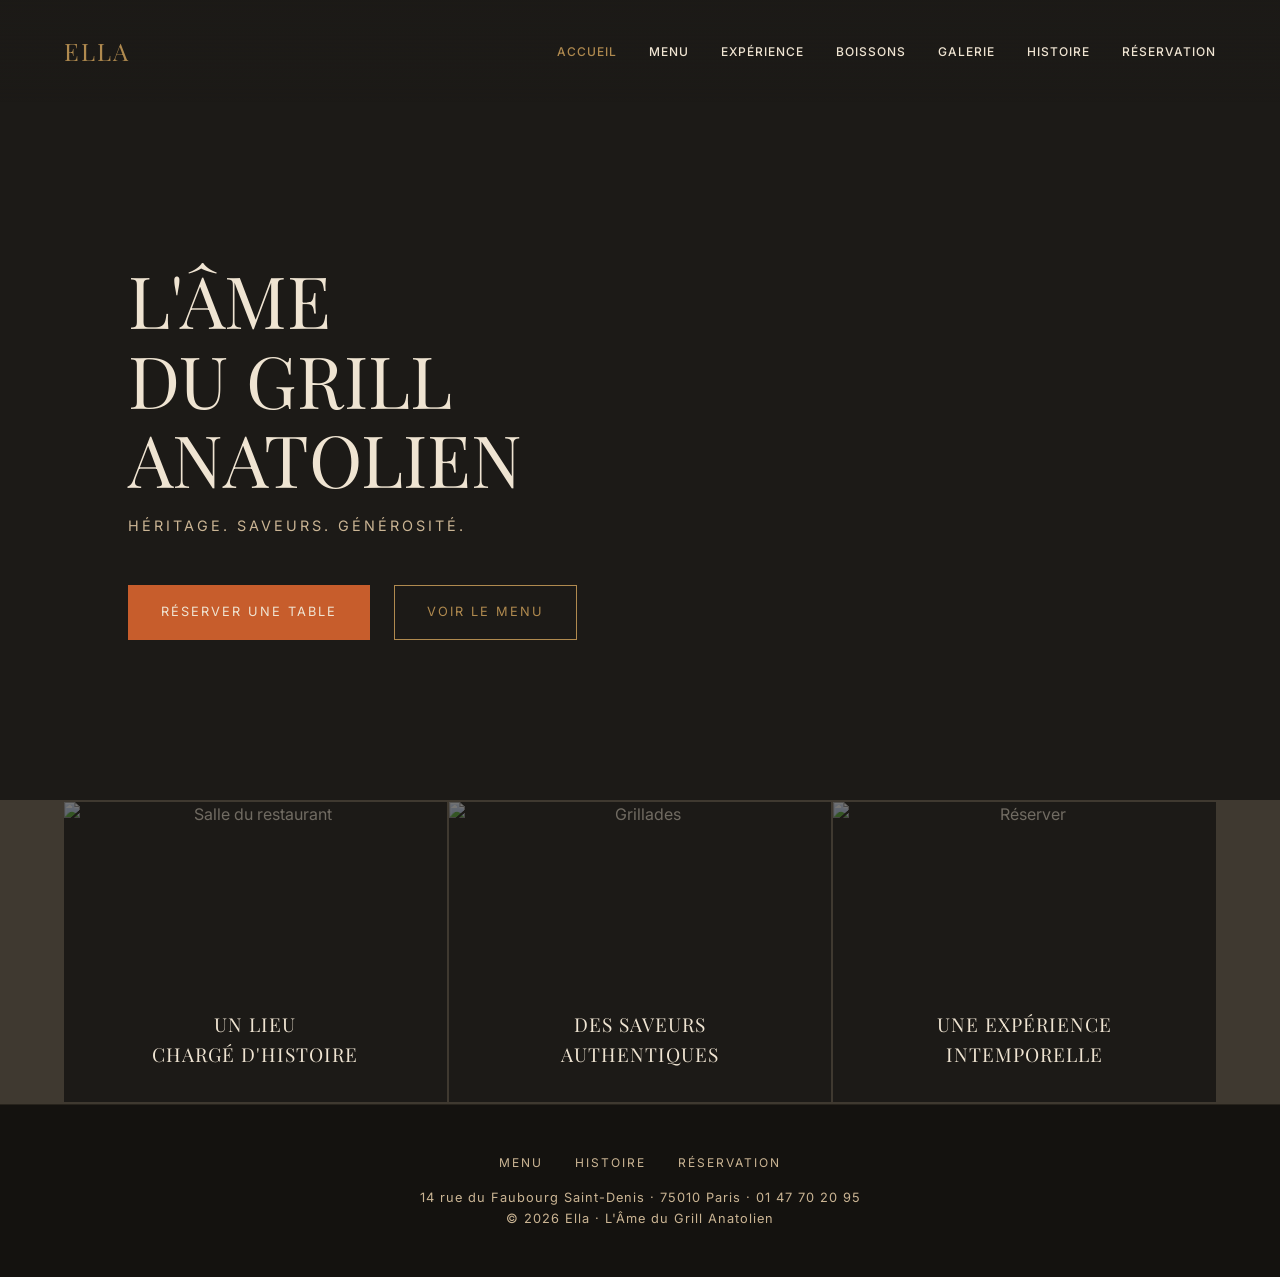
==== index.html @ bcc35d5b "Ajoute les vraies infos du restaurant Ella - Adresse : 14 rue du Faubourg Saint-Denis, 75010 Paris -" ====
<!DOCTYPE html>
<html lang="fr">
<head>
    <meta charset="UTF-8">
    <meta name="viewport" content="width=device-width, initial-scale=1.0">
    <meta name="description" content="Ella — L'Âme du Grill Anatolien. Cuisine traditionnelle, charbon de bois et hospitalité turque au cœur de Paris.">
    <title>Ella · L'Âme du Grill Anatolien</title>

    <link rel="preconnect" href="https://fonts.googleapis.com">
    <link rel="preconnect" href="https://fonts.gstatic.com" crossorigin>
    <link href="https://fonts.googleapis.com/css2?family=Inter:wght@300;400;500&family=Playfair+Display:wght@400;500;600;700&display=swap" rel="stylesheet">

    <link rel="stylesheet" href="style.css">
</head>
<body>

    <header>
        <a href="index.html" class="logo" aria-label="Accueil">ELLA</a>

        <nav id="primary-nav">
            <ul>
                <li><a href="index.html" class="active">Accueil</a></li>
                <li><a href="menu.html">Menu</a></li>
                <li><a href="experience.html">Expérience</a></li>
                <li><a href="boissons.html">Boissons</a></li>
                <li><a href="galerie.html">Galerie</a></li>
                <li><a href="histoire.html">Histoire</a></li>
                <li><a href="reservation.html">Réservation</a></li>
            </ul>
        </nav>

        <button class="menu-btn" aria-label="Ouvrir le menu" aria-expanded="false" aria-controls="primary-nav">☰</button>
    </header>

    <main>
        <section class="hero" aria-labelledby="hero-title">
            <h1 id="hero-title">L'ÂME<br>DU GRILL<br>ANATOLIEN</h1>
            <p class="subtitle">Héritage. Saveurs. Générosité.</p>
            <div class="btn-container">
                <a href="reservation.html" class="btn btn-primary">Réserver une table</a>
                <a href="menu.html" class="btn">Voir le menu</a>
            </div>
        </section>

        <section class="features" aria-label="Notre univers">
            <a href="experience.html" class="feature-card">
                <img src="https://images.unsplash.com/photo-1514933651103-005eec06c04b?auto=format&fit=crop&w=800&q=80" alt="Salle du restaurant" loading="lazy">
                <h3>Un lieu<br>chargé d'histoire</h3>
            </a>

            <a href="menu.html" class="feature-card">
                <img src="https://images.unsplash.com/photo-1544025162-81111420d4d8?auto=format&fit=crop&w=800&q=80" alt="Grillades" loading="lazy">
                <h3>Des saveurs<br>authentiques</h3>
            </a>

            <a href="reservation.html" class="feature-card">
                <img src="https://images.unsplash.com/photo-1559339352-11d035aa65de?auto=format&fit=crop&w=800&q=80" alt="Réserver" loading="lazy">
                <h3>Une expérience<br>intemporelle</h3>
            </a>
        </section>
    </main>

    <footer>
        <div class="footer-links">
            <a href="menu.html">Menu</a>
            <a href="histoire.html">Histoire</a>
            <a href="reservation.html">Réservation</a>
        </div>
        <p>14 rue du Faubourg Saint-Denis · 75010 Paris · 01 47 70 20 95</p>
        <p>© 2026 Ella · L&#39;Âme du Grill Anatolien</p>
    </footer>

    <script src="script.js"></script>
</body>
</html>
---- style.css ----
/* =========================================
   SYSTÈME DE DESIGN & VARIABLES
   ========================================= */
:root {
    --charcoal: #1C1A17;
    --ember-orange: #C75D2C;
    --aged-brass: #B08A4F;
    --cream: #EFE4D2;
    --deep-burgundy: #5C1F1F;
    --stone-beige: #CBB594;

    --font-headings: 'Playfair Display', serif;
    --font-body: 'Inter', sans-serif;
}

/* =========================================
   RÉINITIALISATION DE BASE
   ========================================= */
* {
    margin: 0;
    padding: 0;
    box-sizing: border-box;
}

body {
    background-color: var(--charcoal);
    color: var(--cream);
    font-family: var(--font-body);
    line-height: 1.6;
    -webkit-font-smoothing: antialiased;
}

h1, h2, h3, h4, h5, h6 {
    font-family: var(--font-headings);
    font-weight: normal;
}

a {
    color: var(--cream);
    text-decoration: none;
    transition: color 0.3s ease;
}

img {
    max-width: 100%;
    display: block;
}

/* =========================================
   NAVIGATION (HEADER)
   ========================================= */
header {
    position: fixed;
    top: 0;
    width: 100%;
    padding: 2rem 5%;
    display: flex;
    justify-content: space-between;
    align-items: center;
    background: linear-gradient(to bottom, rgba(28,26,23,0.95) 0%, rgba(28,26,23,0) 100%);
    z-index: 1000;
}

.logo {
    font-family: var(--font-headings);
    font-size: 1.5rem;
    color: var(--aged-brass);
    letter-spacing: 2px;
}

nav ul {
    display: flex;
    list-style: none;
    gap: 2rem;
}

nav ul li a {
    font-size: 0.75rem;
    text-transform: uppercase;
    letter-spacing: 1px;
    font-weight: 500;
}

nav ul li a:hover,
nav ul li a.active {
    color: var(--aged-brass);
}

.menu-btn {
    display: none;
    color: var(--cream);
    font-size: 1.5rem;
    cursor: pointer;
    background: transparent;
    border: none;
}

/* =========================================
   SECTION 01 : HERO (ACCUEIL)
   ========================================= */
.hero {
    height: 100vh;
    background-image: linear-gradient(to right, rgba(28,26,23,0.9) 0%, rgba(28,26,23,0.4) 50%, rgba(28,26,23,0.8) 100%), url('https://images.unsplash.com/photo-1555939594-58d7cb561ad1?ixlib=rb-4.0.3&auto=format&fit=crop&w=1920&q=80');
    background-size: cover;
    background-position: center;
    display: flex;
    flex-direction: column;
    justify-content: center;
    padding: 0 10%;
}

.hero h1 {
    font-size: 4.5rem;
    line-height: 1.1;
    margin-bottom: 1rem;
    max-width: 600px;
    color: var(--cream);
}

.hero p.subtitle {
    font-size: 0.9rem;
    text-transform: uppercase;
    letter-spacing: 3px;
    color: var(--stone-beige);
    margin-bottom: 3rem;
}

.btn-container {
    display: flex;
    gap: 1.5rem;
    flex-wrap: wrap;
}

.btn {
    display: inline-block;
    padding: 1rem 2rem;
    border: 1px solid var(--aged-brass);
    color: var(--aged-brass);
    text-transform: uppercase;
    font-size: 0.8rem;
    letter-spacing: 2px;
    transition: all 0.3s ease;
    cursor: pointer;
    background: transparent;
}

.btn:hover {
    background-color: var(--aged-brass);
    color: var(--charcoal);
}

.btn-primary {
    background-color: var(--ember-orange);
    border-color: var(--ember-orange);
    color: var(--cream);
}

.btn-primary:hover {
    background-color: #a84d23;
    color: var(--cream);
}

/* =========================================
   SECTION 02 : GRILLE DE PRÉSENTATION
   ========================================= */
.features {
    display: grid;
    grid-template-columns: repeat(3, 1fr);
    gap: 2px;
    background-color: rgba(203, 181, 148, 0.2);
    padding: 2px 5%;
    margin-top: -100px;
    position: relative;
    z-index: 10;
}

.feature-card {
    position: relative;
    height: 300px;
    background-color: var(--charcoal);
    overflow: hidden;
    display: flex;
    align-items: flex-end;
    justify-content: center;
    padding: 2rem;
    text-align: center;
    text-decoration: none;
}

.feature-card img {
    position: absolute;
    top: 0;
    left: 0;
    width: 100%;
    height: 100%;
    object-fit: cover;
    opacity: 0.4;
    transition: opacity 0.5s ease, transform 0.5s ease;
    z-index: 1;
}

.feature-card:hover img {
    opacity: 0.6;
    transform: scale(1.05);
}

.feature-card h3 {
    position: relative;
    z-index: 2;
    font-size: 1.2rem;
    color: var(--cream);
    letter-spacing: 1px;
    text-transform: uppercase;
    transition: color 0.3s ease;
}

.feature-card:hover h3 {
    color: var(--aged-brass);
}

/* =========================================
   SECTION : PAGE TITRE GÉNÉRIQUE
   ========================================= */
.page-section {
    padding: 8rem 5% 5rem;
    min-height: 100vh;
    background-color: var(--charcoal);
}

.page-header {
    margin-bottom: 4rem;
    max-width: 700px;
}

.page-header h2 {
    font-size: 3rem;
    color: var(--cream);
    margin-bottom: 1rem;
    text-transform: uppercase;
    letter-spacing: 2px;
}

.page-header p {
    color: var(--stone-beige);
    font-size: 1rem;
}

/* =========================================
   SECTION : MENU
   ========================================= */
.menu-grid {
    display: grid;
    grid-template-columns: repeat(2, 1fr);
    gap: 4rem;
    max-width: 1100px;
    margin: 0 auto;
}

.menu-category h3 {
    font-size: 1.4rem;
    color: var(--aged-brass);
    text-transform: uppercase;
    letter-spacing: 3px;
    border-bottom: 1px solid rgba(203, 181, 148, 0.2);
    padding-bottom: 1rem;
    margin-bottom: 2rem;
}

.menu-item {
    display: flex;
    justify-content: space-between;
    align-items: baseline;
    gap: 1rem;
    margin-bottom: 1.5rem;
    padding-bottom: 1rem;
    border-bottom: 1px dashed rgba(203, 181, 148, 0.1);
}

.menu-item-info {
    flex: 1;
}

.menu-item-name {
    color: var(--cream);
    font-size: 1rem;
    margin-bottom: 0.3rem;
    font-weight: 500;
}

.menu-item-desc {
    color: var(--stone-beige);
    font-size: 0.85rem;
    font-style: italic;
}

.menu-item-price {
    color: var(--ember-orange);
    font-family: var(--font-headings);
    font-size: 1.2rem;
    white-space: nowrap;
}

/* =========================================
   SECTION : EXPÉRIENCE
   ========================================= */
.experience-hero {
    position: relative;
    min-height: 70vh;
    background-image:
        linear-gradient(to right, rgba(28,26,23,0.9) 0%, rgba(28,26,23,0.4) 60%, rgba(28,26,23,0.8) 100%),
        url('https://images.unsplash.com/photo-1599933371654-20d0eb3f124c?auto=format&fit=crop&w=1920&q=80');
    background-size: cover;
    background-position: center;
    display: flex;
    align-items: center;
    padding: 0 5%;
}

.experience-hero-text {
    max-width: 550px;
}

.experience-hero-text h2 {
    font-size: 3.5rem;
    color: var(--cream);
    margin-bottom: 1.5rem;
    text-transform: uppercase;
    line-height: 1.1;
    letter-spacing: 2px;
}

.experience-hero-text p {
    color: var(--stone-beige);
    margin-bottom: 2.5rem;
    font-size: 1rem;
}

.experience-features {
    display: grid;
    grid-template-columns: repeat(3, 1fr);
    gap: 1px;
    background-color: rgba(203, 181, 148, 0.2);
    border-top: 1px solid rgba(203, 181, 148, 0.2);
    border-bottom: 1px solid rgba(203, 181, 148, 0.2);
}

.exp-feature-card {
    background-color: var(--charcoal);
    padding: 5rem 2rem;
    text-align: center;
    display: flex;
    flex-direction: column;
    justify-content: center;
    align-items: center;
    min-height: 300px;
}

.exp-feature-card.textured {
    background-image:
        linear-gradient(rgba(28,26,23,0.6), rgba(28,26,23,0.6)),
        url('https://images.unsplash.com/photo-1600180758890-6b94519a8ba6?auto=format&fit=crop&w=800&q=80');
    background-size: cover;
    background-position: center;
}

.exp-feature-card h3 {
    color: var(--cream);
    font-size: 1.2rem;
    margin-bottom: 1rem;
    text-transform: uppercase;
    letter-spacing: 3px;
}

.exp-feature-card p {
    color: var(--stone-beige);
    font-size: 0.9rem;
    max-width: 280px;
    margin: 0 auto;
}

/* =========================================
   SECTION : BOISSONS
   ========================================= */
.drinks-section {
    background-color: var(--charcoal);
    padding: 8rem 5% 5rem;
    min-height: 100vh;
}

.drinks-container {
    display: grid;
    grid-template-columns: 1fr 1fr;
    gap: 5rem;
    align-items: start;
    max-width: 1200px;
    margin: 0 auto;
}

.drinks-header h2 {
    font-size: 3rem;
    color: var(--cream);
    margin-bottom: 1rem;
    text-transform: uppercase;
    letter-spacing: 2px;
}

.drinks-header p {
    color: var(--stone-beige);
    font-size: 1rem;
    max-width: 400px;
    margin-bottom: 2.5rem;
}

.drinks-tabs {
    display: flex;
    gap: 1rem;
    margin-bottom: 3rem;
    border-bottom: 1px solid rgba(203, 181, 148, 0.2);
    padding-bottom: 1rem;
    flex-wrap: wrap;
}

.tab-btn {
    padding: 0.8rem 2rem;
    font-size: 0.75rem;
    text-transform: uppercase;
    letter-spacing: 2px;
    cursor: pointer;
    border: 1px solid var(--aged-brass);
    transition: all 0.3s ease;
    font-family: var(--font-body);
}

.tab-btn.active {
    background-color: var(--aged-brass);
    color: var(--charcoal);
    font-weight: 600;
}

.tab-btn:not(.active) {
    background-color: transparent;
    color: var(--stone-beige);
}

.tab-btn:not(.active):hover {
    color: var(--aged-brass);
}

.drink-list {
    display: none;
}

.drink-list.active {
    display: block;
}

.drink-item {
    display: flex;
    justify-content: space-between;
    align-items: baseline;
    gap: 1rem;
    margin-bottom: 1.2rem;
    padding-bottom: 0.8rem;
    border-bottom: 1px dashed rgba(203, 181, 148, 0.1);
}

.drink-name {
    color: var(--cream);
    font-size: 0.95rem;
}

.drink-desc {
    color: var(--stone-beige);
    font-size: 0.8rem;
    font-style: italic;
}

.drink-price {
    color: var(--ember-orange);
    font-family: var(--font-headings);
    font-size: 1.1rem;
    white-space: nowrap;
}

.drinks-images {
    display: grid;
    grid-template-rows: repeat(2, 400px);
    gap: 2rem;
}

.drinks-images img {
    width: 100%;
    height: 100%;
    object-fit: cover;
    opacity: 0.85;
    transition: opacity 0.3s ease;
}

.drinks-images img:hover {
    opacity: 1;
}

/* =========================================
   SECTION : GALERIE
   ========================================= */
.gallery-section {
    background-color: var(--charcoal);
    padding: 8rem 5% 5rem;
    min-height: 100vh;
}

.gallery-header {
    margin-bottom: 3rem;
}

.gallery-header h2 {
    font-size: 3rem;
    color: var(--cream);
    margin-bottom: 1rem;
    text-transform: uppercase;
    letter-spacing: 2px;
}

.gallery-header p {
    color: var(--stone-beige);
    font-size: 1rem;
    max-width: 500px;
}

.gallery-grid {
    display: grid;
    grid-template-columns: repeat(3, 1fr);
    grid-template-rows: repeat(2, 300px);
    gap: 15px;
    margin-bottom: 3rem;
}

.gallery-item {
    position: relative;
    overflow: hidden;
    border-radius: 2px;
}

.gallery-item img {
    width: 100%;
    height: 100%;
    object-fit: cover;
    opacity: 0.8;
    transition: opacity 0.4s ease, transform 0.4s ease;
}

.gallery-item:hover img {
    opacity: 1;
    transform: scale(1.05);
}

.gal-tall {
    grid-column: 1 / 2;
    grid-row: 1 / 3;
}

.gal-wide {
    grid-column: 2 / 4;
    grid-row: 1 / 2;
}

.gal-small-1 {
    grid-column: 2 / 3;
    grid-row: 2 / 3;
}

.gal-small-2 {
    grid-column: 3 / 4;
    grid-row: 2 / 3;
}

/* =========================================
   SECTION : HISTOIRE
   ========================================= */
.history-section {
    background-color: var(--charcoal);
    padding: 8rem 5% 5rem;
}

.history-grid {
    display: grid;
    grid-template-columns: 0.8fr 1.2fr;
    gap: 2rem;
    margin-bottom: 3rem;
    max-width: 1200px;
    margin-left: auto;
    margin-right: auto;
}

.history-text {
    display: flex;
    flex-direction: column;
    justify-content: center;
}

.history-text h2 {
    font-size: 2.5rem;
    color: var(--cream);
    margin-bottom: 1rem;
    text-transform: uppercase;
    letter-spacing: 2px;
}

.history-text h3 {
    font-size: 1.2rem;
    color: var(--aged-brass);
    margin-top: 2rem;
    margin-bottom: 1rem;
    text-transform: uppercase;
    letter-spacing: 2px;
}

.history-text p {
    color: var(--stone-beige);
    font-size: 0.95rem;
    line-height: 1.8;
    margin-bottom: 1rem;
}

.history-img-wrapper {
    width: 100%;
    min-height: 300px;
    overflow: hidden;
}

.history-img-wrapper img {
    width: 100%;
    height: 100%;
    object-fit: cover;
    opacity: 0.85;
    transition: opacity 0.3s ease;
}

.history-img-wrapper img:hover {
    opacity: 1;
}

/* =========================================
   SECTION : RÉSERVATION
   ========================================= */
.reservation-section {
    background-color: var(--charcoal);
    padding: 8rem 5% 5rem;
    min-height: 100vh;
}

.reservation-grid {
    display: grid;
    grid-template-columns: 1fr 1fr;
    gap: 5rem;
    max-width: 1200px;
    margin: 0 auto;
}

.reservation-content h2 {
    font-size: 2.5rem;
    color: var(--cream);
    margin-bottom: 1rem;
    text-transform: uppercase;
    letter-spacing: 2px;
}

.reservation-content > p {
    color: var(--stone-beige);
    margin-bottom: 3rem;
    font-size: 0.95rem;
    max-width: 400px;
}

.reservation-form {
    display: flex;
    flex-direction: column;
    gap: 1.5rem;
    margin-bottom: 4rem;
}

.form-row {
    display: grid;
    grid-template-columns: 1fr 1fr;
    gap: 1.5rem;
}

.form-group {
    display: flex;
    flex-direction: column;
    gap: 0.5rem;
}

.form-group label {
    color: var(--stone-beige);
    font-size: 0.7rem;
    text-transform: uppercase;
    letter-spacing: 2px;
}

.form-group input,
.form-group select,
.form-group textarea {
    background-color: transparent;
    border: 1px solid rgba(203, 181, 148, 0.2);
    padding: 1rem;
    color: var(--cream);
    font-family: var(--font-body);
    font-size: 0.95rem;
    transition: border-color 0.3s ease;
}

.form-group input:focus,
.form-group select:focus,
.form-group textarea:focus {
    outline: none;
    border-color: var(--aged-brass);
}

.form-group textarea {
    min-height: 120px;
    resize: vertical;
}

.form-success {
    color: var(--aged-brass);
    margin-top: 1rem;
    font-size: 0.9rem;
    display: none;
}

.form-success.show {
    display: block;
}

.contact-info {
    border-left: 1px solid rgba(203, 181, 148, 0.2);
    padding-left: 3rem;
}

.contact-info h3 {
    font-size: 1.2rem;
    color: var(--aged-brass);
    text-transform: uppercase;
    letter-spacing: 2px;
    margin-bottom: 1.5rem;
}

.contact-info p {
    color: var(--stone-beige);
    margin-bottom: 0.5rem;
    font-size: 0.95rem;
}

.contact-info .info-block {
    margin-bottom: 2rem;
}

/* =========================================
   FOOTER
   ========================================= */
footer {
    background-color: #14120F;
    padding: 3rem 5%;
    text-align: center;
    border-top: 1px solid rgba(203, 181, 148, 0.1);
}

footer p {
    color: var(--stone-beige);
    font-size: 0.8rem;
    letter-spacing: 1px;
}

footer .footer-links {
    margin-bottom: 1rem;
    display: flex;
    justify-content: center;
    gap: 2rem;
    flex-wrap: wrap;
}

footer .footer-links a {
    color: var(--stone-beige);
    font-size: 0.75rem;
    text-transform: uppercase;
    letter-spacing: 2px;
}

footer .footer-links a:hover {
    color: var(--aged-brass);
}

/* =========================================
   RESPONSIVE (MOBILES)
   ========================================= */
@media (max-width: 900px) {
    .hero h1 { font-size: 3rem; }

    nav ul {
        display: none;
        position: absolute;
        top: 100%;
        left: 0;
        right: 0;
        background-color: var(--charcoal);
        flex-direction: column;
        gap: 0;
        padding: 1rem 5%;
    }

    nav ul.open {
        display: flex;
    }

    nav ul li {
        padding: 1rem 0;
        border-bottom: 1px solid rgba(203, 181, 148, 0.1);
    }

    .menu-btn { display: block; }

    .features {
        grid-template-columns: 1fr;
        margin-top: 0;
        padding: 0;
    }

    .feature-card {
        height: 250px;
    }

    .menu-grid {
        grid-template-columns: 1fr;
        gap: 2.5rem;
    }

    .experience-hero {
        min-height: 60vh;
        padding-top: 100px;
    }

    .experience-hero-text h2 {
        font-size: 2.5rem;
    }

    .experience-features {
        grid-template-columns: 1fr;
    }

    .drinks-container {
        grid-template-columns: 1fr;
        gap: 3rem;
    }

    .drinks-images {
        grid-template-rows: repeat(2, 300px);
    }

    .gallery-grid {
        grid-template-columns: 1fr;
        grid-template-rows: auto;
    }

    .gal-tall, .gal-wide, .gal-small-1, .gal-small-2 {
        grid-column: 1 / -1;
        grid-row: auto;
        height: 300px;
    }

    .history-grid {
        grid-template-columns: 1fr;
    }

    .history-text {
        margin-bottom: 2rem;
    }

    .reservation-grid {
        grid-template-columns: 1fr;
        gap: 3rem;
    }

    .contact-info {
        border-left: none;
        padding-left: 0;
        border-top: 1px solid rgba(203, 181, 148, 0.2);
        padding-top: 2rem;
    }

    .form-row {
        grid-template-columns: 1fr;
    }

    .page-header h2 {
        font-size: 2.2rem;
    }
}
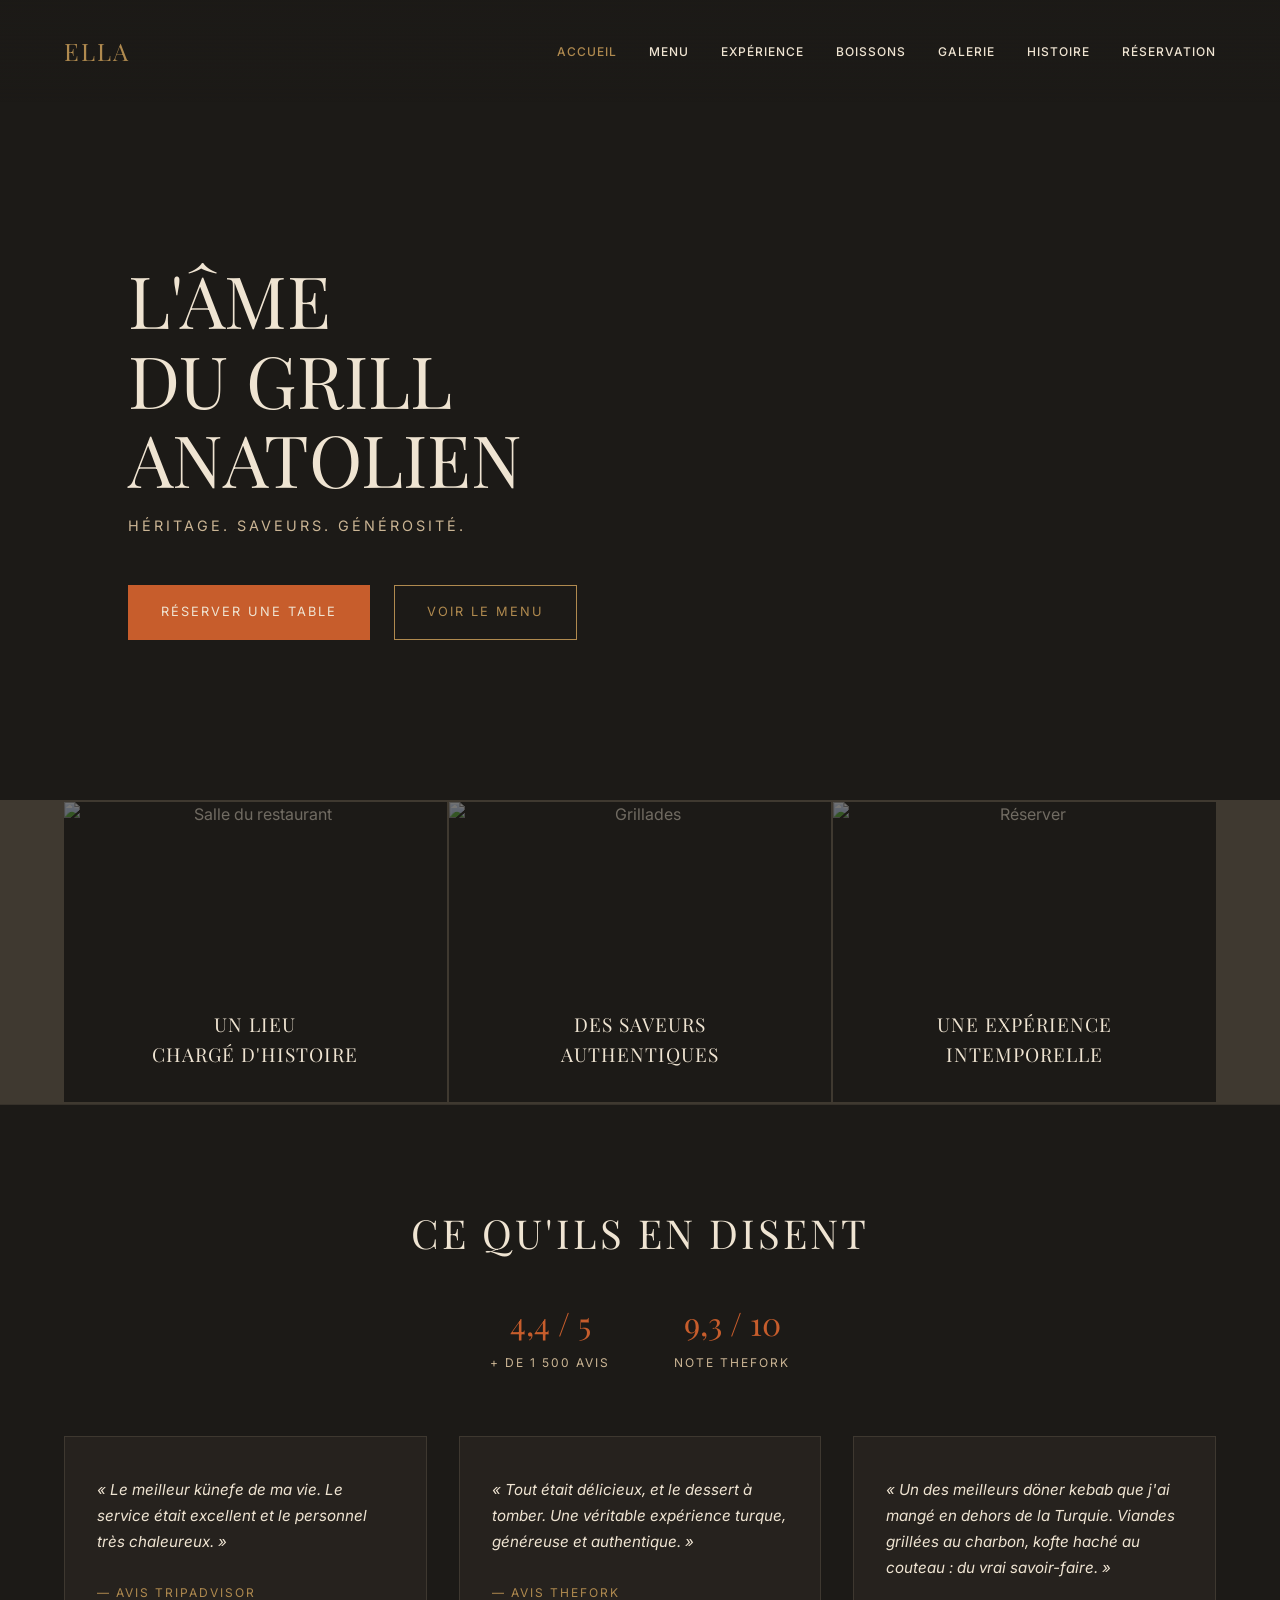
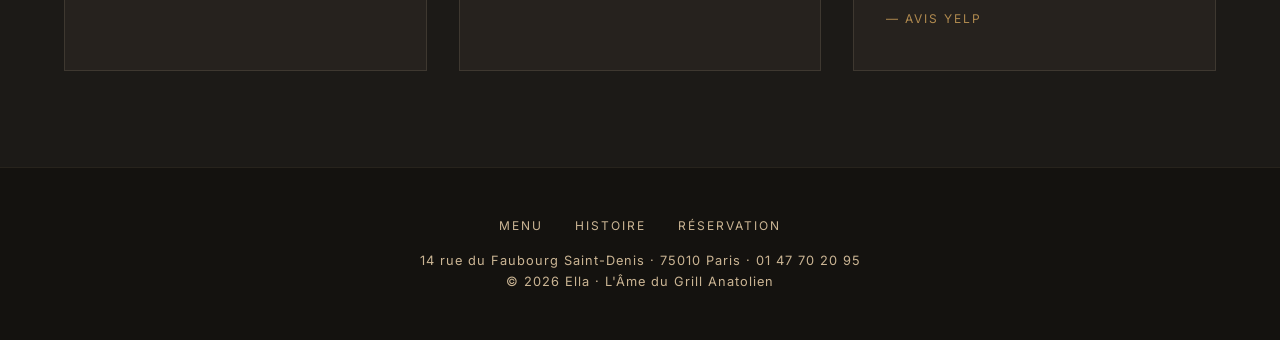
==== commit c9a9ff39: "Ajoute section avis clients sur l'accueil - 3 vrais avis (Tripadvisor, TheFork, Yelp) sur kunefe, ke" ====
--- a/index.html
+++ b/index.html
@@ -58,6 +58,39 @@
                 <h3>Une expérience<br>intemporelle</h3>
             </a>
         </section>
+
+        <section class="reviews" aria-labelledby="reviews-title">
+            <div class="reviews-header">
+                <h2 id="reviews-title">Ce qu'ils en disent</h2>
+                <div class="reviews-stats">
+                    <div class="stat">
+                        <span class="stat-value">4,4 / 5</span>
+                        <span class="stat-label">+ de 1 500 avis</span>
+                    </div>
+                    <div class="stat">
+                        <span class="stat-value">9,3 / 10</span>
+                        <span class="stat-label">Note TheFork</span>
+                    </div>
+                </div>
+            </div>
+
+            <div class="reviews-grid">
+                <blockquote class="review-card">
+                    <p>« Le meilleur künefe de ma vie. Le service était excellent et le personnel très chaleureux. »</p>
+                    <cite>— Avis Tripadvisor</cite>
+                </blockquote>
+
+                <blockquote class="review-card">
+                    <p>« Tout était délicieux, et le dessert à tomber. Une véritable expérience turque, généreuse et authentique. »</p>
+                    <cite>— Avis TheFork</cite>
+                </blockquote>
+
+                <blockquote class="review-card">
+                    <p>« Un des meilleurs döner kebab que j'ai mangé en dehors de la Turquie. Viandes grillées au charbon, kofte haché au couteau : du vrai savoir-faire. »</p>
+                    <cite>— Avis Yelp</cite>
+                </blockquote>
+            </div>
+        </section>
     </main>
 
     <footer>
--- a/style.css
+++ b/style.css
@@ -757,6 +757,99 @@
 }
 
 /* =========================================
+   SECTION : AVIS
+   ========================================= */
+.reviews {
+    background-color: var(--charcoal);
+    padding: 6rem 5%;
+    border-top: 1px solid rgba(203, 181, 148, 0.15);
+}
+
+.reviews-header {
+    text-align: center;
+    margin-bottom: 4rem;
+}
+
+.reviews-header h2 {
+    font-size: 2.5rem;
+    color: var(--cream);
+    text-transform: uppercase;
+    letter-spacing: 3px;
+    margin-bottom: 2rem;
+}
+
+.reviews-stats {
+    display: flex;
+    justify-content: center;
+    gap: 4rem;
+    flex-wrap: wrap;
+}
+
+.stat {
+    display: flex;
+    flex-direction: column;
+    align-items: center;
+    gap: 0.3rem;
+}
+
+.stat-value {
+    font-family: var(--font-headings);
+    font-size: 2rem;
+    color: var(--ember-orange);
+}
+
+.stat-label {
+    font-size: 0.75rem;
+    color: var(--stone-beige);
+    text-transform: uppercase;
+    letter-spacing: 2px;
+}
+
+.reviews-grid {
+    display: grid;
+    grid-template-columns: repeat(3, 1fr);
+    gap: 2rem;
+    max-width: 1200px;
+    margin: 0 auto;
+}
+
+.review-card {
+    background-color: rgba(203, 181, 148, 0.05);
+    border: 1px solid rgba(203, 181, 148, 0.15);
+    padding: 2.5rem 2rem;
+    margin: 0;
+    position: relative;
+}
+
+.review-card p {
+    color: var(--cream);
+    font-size: 0.95rem;
+    line-height: 1.7;
+    font-style: italic;
+    margin-bottom: 1.5rem;
+}
+
+.review-card cite {
+    color: var(--aged-brass);
+    font-size: 0.75rem;
+    text-transform: uppercase;
+    letter-spacing: 2px;
+    font-style: normal;
+}
+
+@media (max-width: 900px) {
+    .reviews-grid {
+        grid-template-columns: 1fr;
+    }
+    .reviews-stats {
+        gap: 2rem;
+    }
+    .reviews-header h2 {
+        font-size: 2rem;
+    }
+}
+
+/* =========================================
    FOOTER
    ========================================= */
 footer {
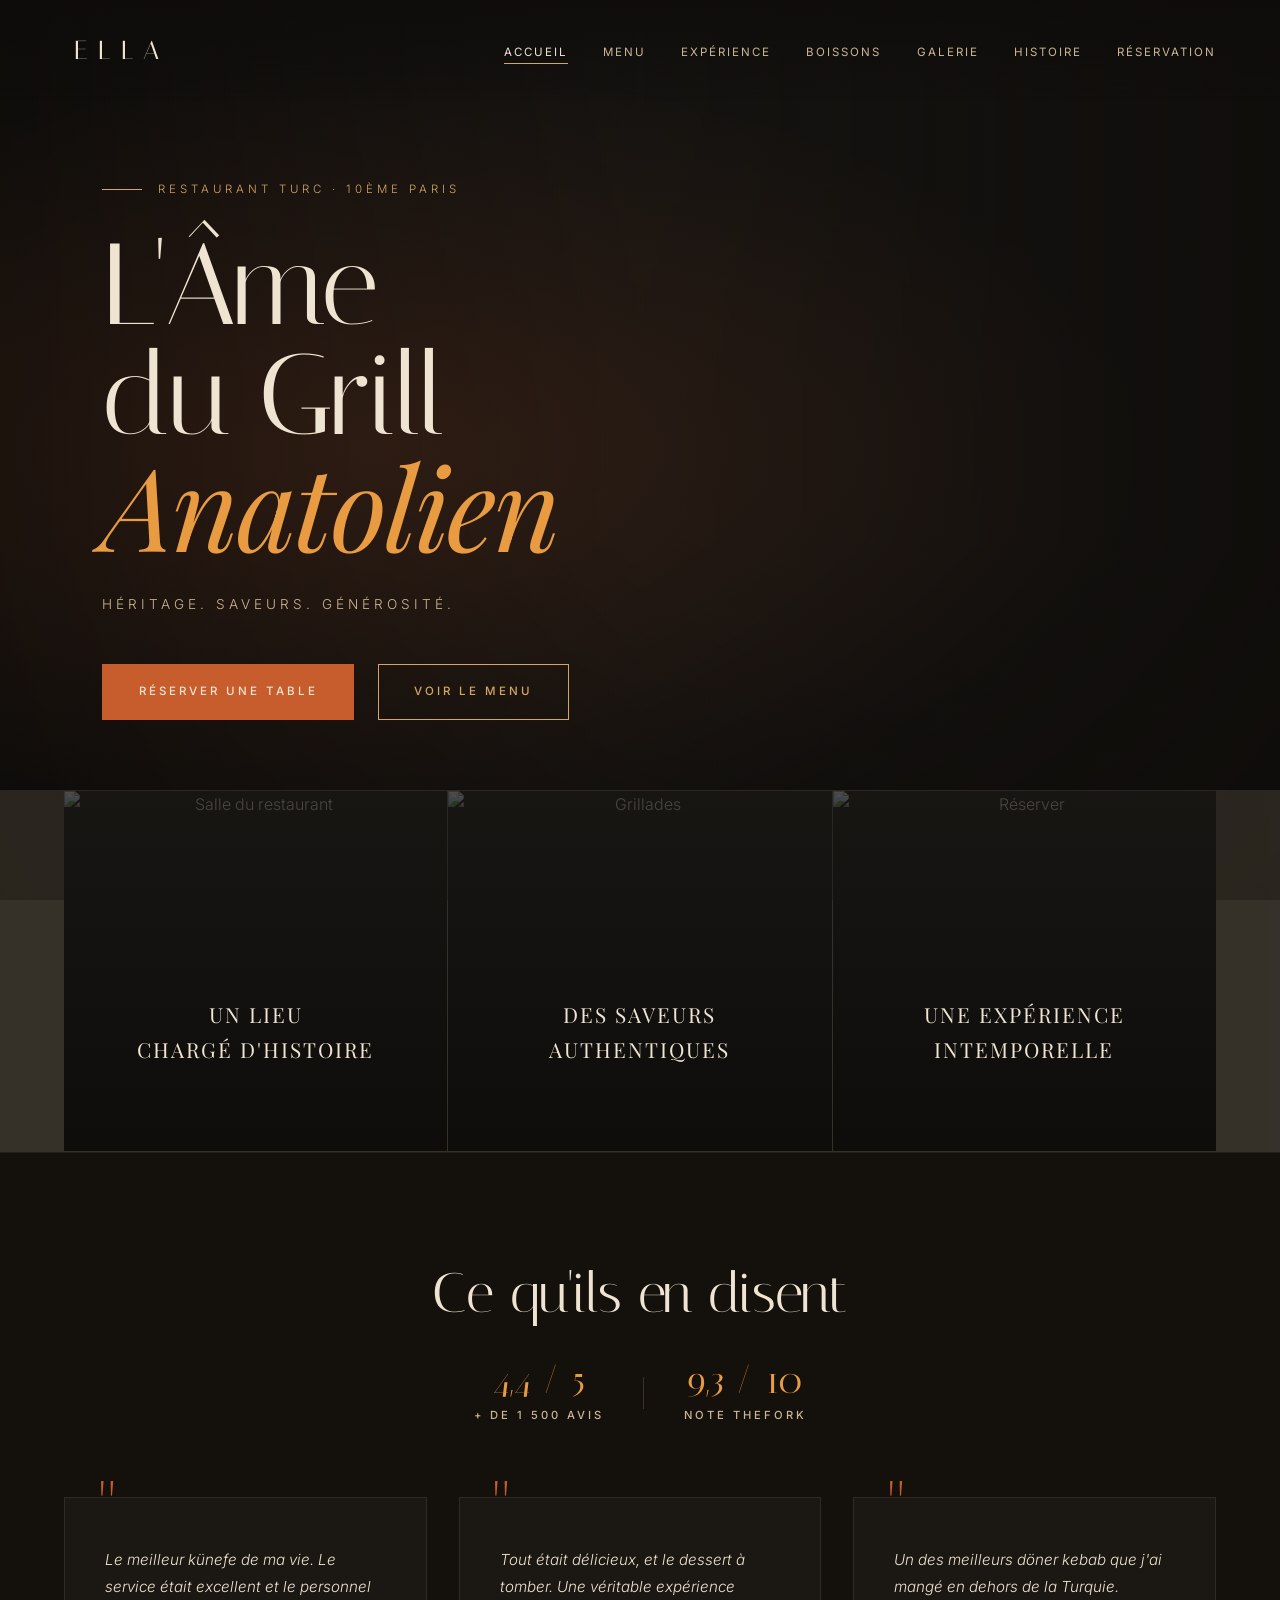
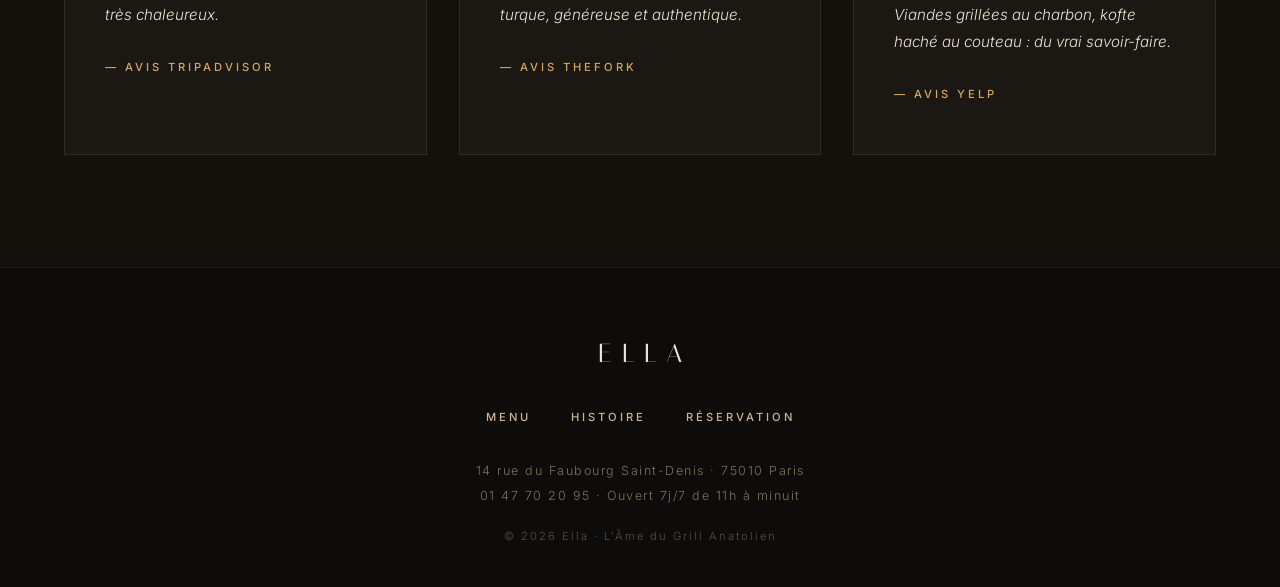
==== commit a220c053: "Refonte complete du design : palette, typo, animations Palette - Ajout de gold (#D4A661), ember-glow" ====
--- a/index.html
+++ b/index.html
@@ -8,7 +8,7 @@
 
     <link rel="preconnect" href="https://fonts.googleapis.com">
     <link rel="preconnect" href="https://fonts.gstatic.com" crossorigin>
-    <link href="https://fonts.googleapis.com/css2?family=Inter:wght@300;400;500&family=Playfair+Display:wght@400;500;600;700&display=swap" rel="stylesheet">
+    <link href="https://fonts.googleapis.com/css2?family=Inter:wght@300;400;500;600&family=Italiana&family=Playfair+Display:ital,wght@0,400;0,500;0,600;0,700;1,400;1,500;1,600&display=swap" rel="stylesheet">
 
     <link rel="stylesheet" href="style.css">
 </head>
@@ -34,33 +34,38 @@
 
     <main>
         <section class="hero" aria-labelledby="hero-title">
-            <h1 id="hero-title">L'ÂME<br>DU GRILL<br>ANATOLIEN</h1>
+            <span class="hero-eyebrow">Restaurant turc · 10ème Paris</span>
+            <h1 id="hero-title">L'Âme<br>du Grill<br><em>Anatolien</em></h1>
             <p class="subtitle">Héritage. Saveurs. Générosité.</p>
             <div class="btn-container">
                 <a href="reservation.html" class="btn btn-primary">Réserver une table</a>
                 <a href="menu.html" class="btn">Voir le menu</a>
             </div>
+            <span class="scroll-indicator" aria-hidden="true">Découvrir</span>
         </section>
 
         <section class="features" aria-label="Notre univers">
-            <a href="experience.html" class="feature-card">
+            <a href="experience.html" class="feature-card reveal">
                 <img src="https://images.unsplash.com/photo-1514933651103-005eec06c04b?auto=format&fit=crop&w=800&q=80" alt="Salle du restaurant" loading="lazy">
                 <h3>Un lieu<br>chargé d'histoire</h3>
+                <span class="feature-arrow">Découvrir →</span>
             </a>
 
-            <a href="menu.html" class="feature-card">
+            <a href="menu.html" class="feature-card reveal reveal-delay-1">
                 <img src="https://images.unsplash.com/photo-1544025162-81111420d4d8?auto=format&fit=crop&w=800&q=80" alt="Grillades" loading="lazy">
                 <h3>Des saveurs<br>authentiques</h3>
+                <span class="feature-arrow">Voir le menu →</span>
             </a>
 
-            <a href="reservation.html" class="feature-card">
+            <a href="reservation.html" class="feature-card reveal reveal-delay-2">
                 <img src="https://images.unsplash.com/photo-1559339352-11d035aa65de?auto=format&fit=crop&w=800&q=80" alt="Réserver" loading="lazy">
                 <h3>Une expérience<br>intemporelle</h3>
+                <span class="feature-arrow">Réserver →</span>
             </a>
         </section>
 
         <section class="reviews" aria-labelledby="reviews-title">
-            <div class="reviews-header">
+            <div class="reviews-header reveal">
                 <h2 id="reviews-title">Ce qu'ils en disent</h2>
                 <div class="reviews-stats">
                     <div class="stat">
@@ -75,18 +80,18 @@
             </div>
 
             <div class="reviews-grid">
-                <blockquote class="review-card">
-                    <p>« Le meilleur künefe de ma vie. Le service était excellent et le personnel très chaleureux. »</p>
+                <blockquote class="review-card reveal">
+                    <p>Le meilleur künefe de ma vie. Le service était excellent et le personnel très chaleureux.</p>
                     <cite>— Avis Tripadvisor</cite>
                 </blockquote>
 
-                <blockquote class="review-card">
-                    <p>« Tout était délicieux, et le dessert à tomber. Une véritable expérience turque, généreuse et authentique. »</p>
+                <blockquote class="review-card reveal reveal-delay-1">
+                    <p>Tout était délicieux, et le dessert à tomber. Une véritable expérience turque, généreuse et authentique.</p>
                     <cite>— Avis TheFork</cite>
                 </blockquote>
 
-                <blockquote class="review-card">
-                    <p>« Un des meilleurs döner kebab que j'ai mangé en dehors de la Turquie. Viandes grillées au charbon, kofte haché au couteau : du vrai savoir-faire. »</p>
+                <blockquote class="review-card reveal reveal-delay-2">
+                    <p>Un des meilleurs döner kebab que j'ai mangé en dehors de la Turquie. Viandes grillées au charbon, kofte haché au couteau : du vrai savoir-faire.</p>
                     <cite>— Avis Yelp</cite>
                 </blockquote>
             </div>
@@ -94,13 +99,15 @@
     </main>
 
     <footer>
+        <div class="footer-brand">ELLA</div>
         <div class="footer-links">
             <a href="menu.html">Menu</a>
             <a href="histoire.html">Histoire</a>
             <a href="reservation.html">Réservation</a>
         </div>
-        <p>14 rue du Faubourg Saint-Denis · 75010 Paris · 01 47 70 20 95</p>
-        <p>© 2026 Ella · L&#39;Âme du Grill Anatolien</p>
+        <p>14 rue du Faubourg Saint-Denis · 75010 Paris</p>
+        <p>01 47 70 20 95 · Ouvert 7j/7 de 11h à minuit</p>
+        <p class="copyright">© 2026 Ella · L'Âme du Grill Anatolien</p>
     </footer>
 
     <script src="script.js"></script>
--- a/style.css
+++ b/style.css
@@ -1,20 +1,39 @@
 /* =========================================
-   SYSTÈME DE DESIGN & VARIABLES
+   SYSTÈME DE DESIGN — ELLA
    ========================================= */
 :root {
+    /* Palette enrichie */
+    --night: #0E0C0A;
     --charcoal: #1C1A17;
+    --charcoal-soft: #14110D;
     --ember-orange: #C75D2C;
+    --ember-glow: #E89B40;
     --aged-brass: #B08A4F;
+    --gold: #D4A661;
     --cream: #EFE4D2;
+    --cream-soft: #F5EDDD;
     --deep-burgundy: #5C1F1F;
     --stone-beige: #CBB594;
-
+    --stone-muted: rgba(203, 181, 148, 0.6);
+
+    /* Polices */
+    --font-display: 'Italiana', 'Playfair Display', serif;
     --font-headings: 'Playfair Display', serif;
     --font-body: 'Inter', sans-serif;
-}
-
-/* =========================================
-   RÉINITIALISATION DE BASE
+
+    /* Échelle fluide */
+    --fs-display: clamp(3.5rem, 9vw, 7.5rem);
+    --fs-h1: clamp(2.5rem, 6vw, 5rem);
+    --fs-h2: clamp(2rem, 4.5vw, 3.5rem);
+    --fs-h3: clamp(1.1rem, 1.5vw, 1.4rem);
+
+    /* Easing */
+    --ease-out: cubic-bezier(0.22, 1, 0.36, 1);
+    --ease-in-out: cubic-bezier(0.65, 0, 0.35, 1);
+}
+
+/* =========================================
+   RÉINITIALISATION
    ========================================= */
 * {
     margin: 0;
@@ -22,28 +41,119 @@
     box-sizing: border-box;
 }
 
+html {
+    scroll-behavior: smooth;
+}
+
 body {
     background-color: var(--charcoal);
     color: var(--cream);
     font-family: var(--font-body);
-    line-height: 1.6;
+    font-weight: 300;
+    line-height: 1.7;
     -webkit-font-smoothing: antialiased;
+    -moz-osx-font-smoothing: grayscale;
+    overflow-x: hidden;
+}
+
+::selection {
+    background-color: var(--ember-orange);
+    color: var(--cream);
+}
+
+/* Custom scrollbar */
+::-webkit-scrollbar {
+    width: 10px;
+}
+::-webkit-scrollbar-track {
+    background: var(--night);
+}
+::-webkit-scrollbar-thumb {
+    background: var(--aged-brass);
+    border-radius: 0;
+}
+::-webkit-scrollbar-thumb:hover {
+    background: var(--ember-orange);
 }
 
 h1, h2, h3, h4, h5, h6 {
     font-family: var(--font-headings);
-    font-weight: normal;
+    font-weight: 400;
+    letter-spacing: -0.01em;
 }
 
 a {
     color: var(--cream);
     text-decoration: none;
-    transition: color 0.3s ease;
+    transition: color 0.4s var(--ease-out);
 }
 
 img {
     max-width: 100%;
     display: block;
+}
+
+/* =========================================
+   ANIMATIONS GLOBALES
+   ========================================= */
+@keyframes fadeInUp {
+    from {
+        opacity: 0;
+        transform: translateY(40px);
+    }
+    to {
+        opacity: 1;
+        transform: translateY(0);
+    }
+}
+
+@keyframes fadeIn {
+    from { opacity: 0; }
+    to { opacity: 1; }
+}
+
+@keyframes kenBurns {
+    0% { transform: scale(1); }
+    100% { transform: scale(1.08); }
+}
+
+@keyframes shimmer {
+    0% { transform: translateX(-100%); }
+    100% { transform: translateX(100%); }
+}
+
+@keyframes scrollBounce {
+    0%, 100% { transform: translateY(0); opacity: 0.6; }
+    50% { transform: translateY(8px); opacity: 1; }
+}
+
+@keyframes glow {
+    0%, 100% { opacity: 0.4; }
+    50% { opacity: 1; }
+}
+
+.reveal {
+    opacity: 0;
+    transform: translateY(40px);
+    transition: opacity 1s var(--ease-out), transform 1s var(--ease-out);
+}
+
+.reveal.is-visible {
+    opacity: 1;
+    transform: translateY(0);
+}
+
+.reveal-delay-1 { transition-delay: 0.1s; }
+.reveal-delay-2 { transition-delay: 0.25s; }
+.reveal-delay-3 { transition-delay: 0.4s; }
+.reveal-delay-4 { transition-delay: 0.55s; }
+
+@media (prefers-reduced-motion: reduce) {
+    *, *::before, *::after {
+        animation-duration: 0.01ms !important;
+        transition-duration: 0.01ms !important;
+    }
+    .reveal { opacity: 1; transform: none; }
 }
 
 /* =========================================
@@ -53,100 +163,241 @@
     position: fixed;
     top: 0;
     width: 100%;
-    padding: 2rem 5%;
+    padding: 1.8rem 5%;
     display: flex;
     justify-content: space-between;
     align-items: center;
-    background: linear-gradient(to bottom, rgba(28,26,23,0.95) 0%, rgba(28,26,23,0) 100%);
+    background: linear-gradient(to bottom, rgba(14,12,10,0.85) 0%, rgba(14,12,10,0) 100%);
     z-index: 1000;
+    transition: padding 0.4s var(--ease-out), background-color 0.4s var(--ease-out), backdrop-filter 0.4s var(--ease-out);
+}
+
+header.scrolled {
+    padding: 1rem 5%;
+    background: rgba(14,12,10,0.92);
+    backdrop-filter: blur(8px);
+    -webkit-backdrop-filter: blur(8px);
+    border-bottom: 1px solid rgba(203, 181, 148, 0.08);
 }
 
 .logo {
-    font-family: var(--font-headings);
-    font-size: 1.5rem;
-    color: var(--aged-brass);
+    font-family: var(--font-display);
+    font-size: 1.6rem;
+    color: var(--cream);
+    letter-spacing: 0.4em;
+    text-indent: 0.4em;
+    transition: color 0.4s var(--ease-out);
+}
+
+.logo:hover {
+    color: var(--gold);
+}
+
+nav ul {
+    display: flex;
+    list-style: none;
+    gap: 2.2rem;
+}
+
+nav ul li a {
+    font-size: 0.72rem;
+    text-transform: uppercase;
     letter-spacing: 2px;
-}
-
-nav ul {
-    display: flex;
-    list-style: none;
-    gap: 2rem;
-}
-
-nav ul li a {
-    font-size: 0.75rem;
-    text-transform: uppercase;
-    letter-spacing: 1px;
-    font-weight: 500;
+    font-weight: 400;
+    color: var(--stone-beige);
+    position: relative;
+    padding: 0.3rem 0;
+}
+
+nav ul li a::after {
+    content: '';
+    position: absolute;
+    bottom: 0;
+    left: 0;
+    width: 0;
+    height: 1px;
+    background-color: var(--gold);
+    transition: width 0.4s var(--ease-out);
 }
 
 nav ul li a:hover,
 nav ul li a.active {
-    color: var(--aged-brass);
+    color: var(--cream);
+}
+
+nav ul li a:hover::after,
+nav ul li a.active::after {
+    width: 100%;
 }
 
 .menu-btn {
     display: none;
     color: var(--cream);
-    font-size: 1.5rem;
+    font-size: 1.4rem;
     cursor: pointer;
     background: transparent;
     border: none;
-}
-
-/* =========================================
-   SECTION 01 : HERO (ACCUEIL)
+    transition: color 0.3s var(--ease-out);
+}
+
+.menu-btn:hover {
+    color: var(--gold);
+}
+
+/* =========================================
+   HERO (ACCUEIL)
    ========================================= */
 .hero {
     height: 100vh;
-    background-image: linear-gradient(to right, rgba(28,26,23,0.9) 0%, rgba(28,26,23,0.4) 50%, rgba(28,26,23,0.8) 100%), url('https://images.unsplash.com/photo-1555939594-58d7cb561ad1?ixlib=rb-4.0.3&auto=format&fit=crop&w=1920&q=80');
+    min-height: 700px;
+    position: relative;
+    display: flex;
+    flex-direction: column;
+    justify-content: center;
+    padding: 0 8%;
+    overflow: hidden;
+}
+
+.hero::before {
+    content: '';
+    position: absolute;
+    inset: 0;
+    background-image: url('https://images.unsplash.com/photo-1555939594-58d7cb561ad1?ixlib=rb-4.0.3&auto=format&fit=crop&w=1920&q=80');
     background-size: cover;
     background-position: center;
+    z-index: -2;
+    animation: kenBurns 18s ease-out forwards;
+}
+
+.hero::after {
+    content: '';
+    position: absolute;
+    inset: 0;
+    background:
+        radial-gradient(ellipse at 30% 50%, rgba(199, 93, 44, 0.15) 0%, transparent 60%),
+        linear-gradient(to right, rgba(14,12,10,0.92) 0%, rgba(14,12,10,0.5) 50%, rgba(14,12,10,0.85) 100%),
+        linear-gradient(to top, rgba(14,12,10,0.6) 0%, transparent 40%);
+    z-index: -1;
+}
+
+.hero-eyebrow {
+    display: inline-flex;
+    align-items: center;
+    gap: 1rem;
+    color: var(--gold);
+    font-size: 0.72rem;
+    text-transform: uppercase;
+    letter-spacing: 4px;
+    margin-bottom: 2rem;
+    animation: fadeIn 1.2s var(--ease-out) 0.3s both;
+}
+
+.hero-eyebrow::before {
+    content: '';
+    width: 40px;
+    height: 1px;
+    background-color: var(--gold);
+}
+
+.hero h1 {
+    font-family: var(--font-display);
+    font-size: var(--fs-display);
+    font-weight: 400;
+    line-height: 0.95;
+    margin-bottom: 1.5rem;
+    max-width: 900px;
+    color: var(--cream);
+    letter-spacing: -0.02em;
+    animation: fadeInUp 1.2s var(--ease-out) 0.5s both;
+}
+
+.hero h1 em {
+    font-family: var(--font-headings);
+    font-style: italic;
+    font-weight: 400;
+    color: var(--ember-glow);
+    display: inline-block;
+}
+
+.hero p.subtitle {
+    font-size: 0.85rem;
+    text-transform: uppercase;
+    letter-spacing: 4px;
+    color: var(--stone-beige);
+    margin-bottom: 3rem;
+    max-width: 500px;
+    animation: fadeInUp 1.2s var(--ease-out) 0.8s both;
+}
+
+.btn-container {
+    display: flex;
+    gap: 1.5rem;
+    flex-wrap: wrap;
+    animation: fadeInUp 1.2s var(--ease-out) 1s both;
+}
+
+.scroll-indicator {
+    position: absolute;
+    bottom: 2.5rem;
+    left: 50%;
+    transform: translateX(-50%);
     display: flex;
     flex-direction: column;
-    justify-content: center;
-    padding: 0 10%;
-}
-
-.hero h1 {
-    font-size: 4.5rem;
-    line-height: 1.1;
-    margin-bottom: 1rem;
-    max-width: 600px;
-    color: var(--cream);
-}
-
-.hero p.subtitle {
-    font-size: 0.9rem;
+    align-items: center;
+    gap: 0.8rem;
+    color: var(--stone-beige);
+    font-size: 0.65rem;
     text-transform: uppercase;
     letter-spacing: 3px;
-    color: var(--stone-beige);
-    margin-bottom: 3rem;
-}
-
-.btn-container {
-    display: flex;
-    gap: 1.5rem;
-    flex-wrap: wrap;
-}
-
+    animation: fadeIn 1.5s var(--ease-out) 1.5s both;
+}
+
+.scroll-indicator::after {
+    content: '';
+    width: 1px;
+    height: 40px;
+    background: linear-gradient(to bottom, var(--stone-beige), transparent);
+    animation: scrollBounce 2s ease-in-out infinite;
+}
+
+/* =========================================
+   BOUTONS
+   ========================================= */
 .btn {
-    display: inline-block;
-    padding: 1rem 2rem;
-    border: 1px solid var(--aged-brass);
-    color: var(--aged-brass);
+    display: inline-flex;
+    align-items: center;
+    gap: 0.8rem;
+    padding: 1.1rem 2.2rem;
+    border: 1px solid var(--gold);
+    color: var(--gold);
     text-transform: uppercase;
-    font-size: 0.8rem;
-    letter-spacing: 2px;
-    transition: all 0.3s ease;
+    font-size: 0.72rem;
+    letter-spacing: 3px;
+    font-weight: 500;
+    transition: all 0.5s var(--ease-out);
     cursor: pointer;
     background: transparent;
+    position: relative;
+    overflow: hidden;
+    font-family: var(--font-body);
+}
+
+.btn::before {
+    content: '';
+    position: absolute;
+    inset: 0;
+    background-color: var(--gold);
+    transform: translateX(-101%);
+    transition: transform 0.5s var(--ease-out);
+    z-index: -1;
 }
 
 .btn:hover {
-    background-color: var(--aged-brass);
     color: var(--charcoal);
+}
+
+.btn:hover::before {
+    transform: translateX(0);
 }
 
 .btn-primary {
@@ -155,125 +406,196 @@
     color: var(--cream);
 }
 
+.btn-primary::before {
+    background-color: var(--ember-glow);
+}
+
 .btn-primary:hover {
-    background-color: #a84d23;
-    color: var(--cream);
-}
-
-/* =========================================
-   SECTION 02 : GRILLE DE PRÉSENTATION
+    color: var(--charcoal);
+    border-color: var(--ember-glow);
+}
+
+/* =========================================
+   FEATURES (3 CARTES)
    ========================================= */
 .features {
     display: grid;
     grid-template-columns: repeat(3, 1fr);
-    gap: 2px;
-    background-color: rgba(203, 181, 148, 0.2);
-    padding: 2px 5%;
-    margin-top: -100px;
+    gap: 1px;
+    background-color: rgba(203, 181, 148, 0.15);
+    padding: 1px 5%;
+    margin-top: -110px;
     position: relative;
     z-index: 10;
 }
 
 .feature-card {
     position: relative;
-    height: 300px;
+    height: 360px;
     background-color: var(--charcoal);
     overflow: hidden;
     display: flex;
-    align-items: flex-end;
-    justify-content: center;
-    padding: 2rem;
+    flex-direction: column;
+    align-items: center;
+    justify-content: flex-end;
+    padding: 2.5rem;
     text-align: center;
     text-decoration: none;
 }
 
 .feature-card img {
     position: absolute;
-    top: 0;
-    left: 0;
+    inset: 0;
     width: 100%;
     height: 100%;
     object-fit: cover;
-    opacity: 0.4;
-    transition: opacity 0.5s ease, transform 0.5s ease;
+    opacity: 0.35;
+    transition: opacity 0.7s var(--ease-out), transform 0.9s var(--ease-out);
     z-index: 1;
 }
 
+.feature-card::after {
+    content: '';
+    position: absolute;
+    inset: 0;
+    background: linear-gradient(to top, rgba(14,12,10,0.95) 0%, rgba(14,12,10,0.3) 100%);
+    z-index: 2;
+    transition: opacity 0.5s var(--ease-out);
+}
+
 .feature-card:hover img {
-    opacity: 0.6;
-    transform: scale(1.05);
+    opacity: 0.55;
+    transform: scale(1.08);
 }
 
 .feature-card h3 {
     position: relative;
-    z-index: 2;
-    font-size: 1.2rem;
-    color: var(--cream);
-    letter-spacing: 1px;
+    z-index: 3;
+    font-size: 1.3rem;
+    color: var(--cream);
+    letter-spacing: 2px;
     text-transform: uppercase;
-    transition: color 0.3s ease;
+    transition: color 0.4s var(--ease-out);
+}
+
+.feature-card .feature-arrow {
+    position: relative;
+    z-index: 3;
+    color: var(--gold);
+    font-size: 1rem;
+    margin-top: 1rem;
+    opacity: 0;
+    transform: translateY(10px);
+    transition: opacity 0.5s var(--ease-out), transform 0.5s var(--ease-out);
 }
 
 .feature-card:hover h3 {
-    color: var(--aged-brass);
-}
-
-/* =========================================
-   SECTION : PAGE TITRE GÉNÉRIQUE
+    color: var(--ember-glow);
+}
+
+.feature-card:hover .feature-arrow {
+    opacity: 1;
+    transform: translateY(0);
+}
+
+/* =========================================
+   SECTIONS GÉNÉRIQUES
    ========================================= */
 .page-section {
-    padding: 8rem 5% 5rem;
+    padding: 10rem 5% 6rem;
     min-height: 100vh;
     background-color: var(--charcoal);
 }
 
 .page-header {
-    margin-bottom: 4rem;
-    max-width: 700px;
+    margin-bottom: 5rem;
+    max-width: 760px;
+}
+
+.page-header .eyebrow {
+    color: var(--gold);
+    font-size: 0.7rem;
+    text-transform: uppercase;
+    letter-spacing: 4px;
+    margin-bottom: 1.2rem;
+    display: inline-flex;
+    align-items: center;
+    gap: 1rem;
+}
+
+.page-header .eyebrow::before {
+    content: '';
+    width: 30px;
+    height: 1px;
+    background-color: var(--gold);
 }
 
 .page-header h2 {
-    font-size: 3rem;
-    color: var(--cream);
-    margin-bottom: 1rem;
-    text-transform: uppercase;
-    letter-spacing: 2px;
+    font-family: var(--font-display);
+    font-size: var(--fs-h1);
+    color: var(--cream);
+    margin-bottom: 1.5rem;
+    line-height: 1;
+    letter-spacing: -0.01em;
 }
 
 .page-header p {
     color: var(--stone-beige);
-    font-size: 1rem;
-}
-
-/* =========================================
-   SECTION : MENU
+    font-size: 1.05rem;
+    line-height: 1.8;
+    font-weight: 300;
+}
+
+/* =========================================
+   MENU
    ========================================= */
 .menu-grid {
     display: grid;
     grid-template-columns: repeat(2, 1fr);
-    gap: 4rem;
-    max-width: 1100px;
+    gap: 5rem;
+    max-width: 1200px;
     margin: 0 auto;
 }
 
+.menu-category {
+    position: relative;
+}
+
 .menu-category h3 {
-    font-size: 1.4rem;
-    color: var(--aged-brass);
+    font-family: var(--font-display);
+    font-size: 1.8rem;
+    color: var(--cream);
     text-transform: uppercase;
-    letter-spacing: 3px;
-    border-bottom: 1px solid rgba(203, 181, 148, 0.2);
-    padding-bottom: 1rem;
-    margin-bottom: 2rem;
+    letter-spacing: 4px;
+    border-bottom: 1px solid rgba(212, 166, 97, 0.3);
+    padding-bottom: 1.2rem;
+    margin-bottom: 2.5rem;
+    position: relative;
+}
+
+.menu-category h3::after {
+    content: '';
+    position: absolute;
+    bottom: -1px;
+    left: 0;
+    width: 60px;
+    height: 1px;
+    background-color: var(--ember-orange);
 }
 
 .menu-item {
     display: flex;
     justify-content: space-between;
     align-items: baseline;
-    gap: 1rem;
+    gap: 1.5rem;
     margin-bottom: 1.5rem;
-    padding-bottom: 1rem;
-    border-bottom: 1px dashed rgba(203, 181, 148, 0.1);
+    padding-bottom: 1.2rem;
+    border-bottom: 1px solid rgba(203, 181, 148, 0.08);
+    transition: border-color 0.4s var(--ease-out);
+}
+
+.menu-item:hover {
+    border-bottom-color: rgba(212, 166, 97, 0.4);
 }
 
 .menu-item-info {
@@ -282,172 +604,214 @@
 
 .menu-item-name {
     color: var(--cream);
-    font-size: 1rem;
-    margin-bottom: 0.3rem;
-    font-weight: 500;
+    font-size: 1.05rem;
+    margin-bottom: 0.4rem;
+    font-weight: 400;
+    letter-spacing: 0.02em;
 }
 
 .menu-item-desc {
-    color: var(--stone-beige);
+    color: var(--stone-muted);
     font-size: 0.85rem;
     font-style: italic;
+    line-height: 1.6;
+    font-weight: 300;
 }
 
 .menu-item-price {
-    color: var(--ember-orange);
+    color: var(--ember-glow);
     font-family: var(--font-headings);
-    font-size: 1.2rem;
+    font-size: 1.3rem;
+    font-style: italic;
     white-space: nowrap;
 }
 
 /* =========================================
-   SECTION : EXPÉRIENCE
+   EXPÉRIENCE
    ========================================= */
 .experience-hero {
     position: relative;
-    min-height: 70vh;
+    min-height: 80vh;
     background-image:
-        linear-gradient(to right, rgba(28,26,23,0.9) 0%, rgba(28,26,23,0.4) 60%, rgba(28,26,23,0.8) 100%),
+        linear-gradient(to right, rgba(14,12,10,0.92) 0%, rgba(14,12,10,0.4) 60%, rgba(14,12,10,0.85) 100%),
         url('https://images.unsplash.com/photo-1599933371654-20d0eb3f124c?auto=format&fit=crop&w=1920&q=80');
     background-size: cover;
     background-position: center;
     display: flex;
     align-items: center;
-    padding: 0 5%;
+    padding: 0 8%;
+    overflow: hidden;
 }
 
 .experience-hero-text {
-    max-width: 550px;
+    max-width: 600px;
+    position: relative;
+    z-index: 2;
+}
+
+.experience-hero-text .eyebrow {
+    color: var(--gold);
+    font-size: 0.7rem;
+    text-transform: uppercase;
+    letter-spacing: 4px;
+    margin-bottom: 1.2rem;
+    display: inline-flex;
+    align-items: center;
+    gap: 1rem;
+}
+
+.experience-hero-text .eyebrow::before {
+    content: '';
+    width: 30px;
+    height: 1px;
+    background-color: var(--gold);
 }
 
 .experience-hero-text h2 {
-    font-size: 3.5rem;
+    font-family: var(--font-display);
+    font-size: var(--fs-h1);
     color: var(--cream);
     margin-bottom: 1.5rem;
-    text-transform: uppercase;
-    line-height: 1.1;
-    letter-spacing: 2px;
+    line-height: 1;
+    letter-spacing: -0.01em;
 }
 
 .experience-hero-text p {
     color: var(--stone-beige);
     margin-bottom: 2.5rem;
-    font-size: 1rem;
+    font-size: 1.05rem;
+    line-height: 1.8;
+    font-weight: 300;
 }
 
 .experience-features {
     display: grid;
     grid-template-columns: repeat(3, 1fr);
     gap: 1px;
-    background-color: rgba(203, 181, 148, 0.2);
-    border-top: 1px solid rgba(203, 181, 148, 0.2);
-    border-bottom: 1px solid rgba(203, 181, 148, 0.2);
+    background-color: rgba(203, 181, 148, 0.15);
 }
 
 .exp-feature-card {
     background-color: var(--charcoal);
-    padding: 5rem 2rem;
+    padding: 6rem 2.5rem;
     text-align: center;
     display: flex;
     flex-direction: column;
     justify-content: center;
     align-items: center;
-    min-height: 300px;
+    min-height: 340px;
+    position: relative;
+    overflow: hidden;
+    transition: background-color 0.5s var(--ease-out);
+}
+
+.exp-feature-card:hover {
+    background-color: var(--charcoal-soft);
 }
 
 .exp-feature-card.textured {
     background-image:
-        linear-gradient(rgba(28,26,23,0.6), rgba(28,26,23,0.6)),
+        linear-gradient(rgba(14,12,10,0.75), rgba(14,12,10,0.75)),
         url('https://images.unsplash.com/photo-1600180758890-6b94519a8ba6?auto=format&fit=crop&w=800&q=80');
     background-size: cover;
     background-position: center;
 }
 
+.exp-feature-card .number {
+    font-family: var(--font-display);
+    font-size: 3rem;
+    color: var(--ember-orange);
+    margin-bottom: 1.5rem;
+    line-height: 1;
+}
+
 .exp-feature-card h3 {
     color: var(--cream);
-    font-size: 1.2rem;
+    font-size: 1.3rem;
     margin-bottom: 1rem;
     text-transform: uppercase;
-    letter-spacing: 3px;
+    letter-spacing: 4px;
 }
 
 .exp-feature-card p {
     color: var(--stone-beige);
-    font-size: 0.9rem;
+    font-size: 0.92rem;
     max-width: 280px;
     margin: 0 auto;
-}
-
-/* =========================================
-   SECTION : BOISSONS
+    line-height: 1.8;
+    font-weight: 300;
+}
+
+/* =========================================
+   BOISSONS
    ========================================= */
 .drinks-section {
     background-color: var(--charcoal);
-    padding: 8rem 5% 5rem;
+    padding: 10rem 5% 6rem;
     min-height: 100vh;
 }
 
 .drinks-container {
     display: grid;
     grid-template-columns: 1fr 1fr;
-    gap: 5rem;
+    gap: 6rem;
     align-items: start;
-    max-width: 1200px;
+    max-width: 1300px;
     margin: 0 auto;
 }
 
 .drinks-header h2 {
-    font-size: 3rem;
-    color: var(--cream);
-    margin-bottom: 1rem;
-    text-transform: uppercase;
-    letter-spacing: 2px;
+    font-family: var(--font-display);
+    font-size: var(--fs-h1);
+    color: var(--cream);
+    margin-bottom: 1.5rem;
+    line-height: 1;
 }
 
 .drinks-header p {
     color: var(--stone-beige);
-    font-size: 1rem;
-    max-width: 400px;
-    margin-bottom: 2.5rem;
+    font-size: 1.05rem;
+    max-width: 450px;
+    margin-bottom: 3rem;
+    font-weight: 300;
+    line-height: 1.8;
 }
 
 .drinks-tabs {
     display: flex;
-    gap: 1rem;
+    gap: 0.8rem;
     margin-bottom: 3rem;
-    border-bottom: 1px solid rgba(203, 181, 148, 0.2);
-    padding-bottom: 1rem;
     flex-wrap: wrap;
 }
 
 .tab-btn {
-    padding: 0.8rem 2rem;
-    font-size: 0.75rem;
+    padding: 0.9rem 1.8rem;
+    font-size: 0.7rem;
     text-transform: uppercase;
-    letter-spacing: 2px;
+    letter-spacing: 3px;
     cursor: pointer;
-    border: 1px solid var(--aged-brass);
-    transition: all 0.3s ease;
+    border: 1px solid rgba(212, 166, 97, 0.3);
+    transition: all 0.4s var(--ease-out);
     font-family: var(--font-body);
+    font-weight: 500;
+    background: transparent;
+    color: var(--stone-beige);
 }
 
 .tab-btn.active {
-    background-color: var(--aged-brass);
+    background-color: var(--gold);
     color: var(--charcoal);
-    font-weight: 600;
-}
-
-.tab-btn:not(.active) {
-    background-color: transparent;
-    color: var(--stone-beige);
+    border-color: var(--gold);
 }
 
 .tab-btn:not(.active):hover {
-    color: var(--aged-brass);
+    color: var(--cream);
+    border-color: var(--gold);
 }
 
 .drink-list {
     display: none;
+    animation: fadeIn 0.6s var(--ease-out);
 }
 
 .drink-list.active {
@@ -459,33 +823,38 @@
     justify-content: space-between;
     align-items: baseline;
     gap: 1rem;
-    margin-bottom: 1.2rem;
-    padding-bottom: 0.8rem;
-    border-bottom: 1px dashed rgba(203, 181, 148, 0.1);
+    margin-bottom: 1.3rem;
+    padding-bottom: 1rem;
+    border-bottom: 1px solid rgba(203, 181, 148, 0.08);
 }
 
 .drink-name {
     color: var(--cream);
-    font-size: 0.95rem;
+    font-size: 1rem;
+    margin-bottom: 0.3rem;
 }
 
 .drink-desc {
-    color: var(--stone-beige);
-    font-size: 0.8rem;
+    color: var(--stone-muted);
+    font-size: 0.82rem;
     font-style: italic;
+    font-weight: 300;
 }
 
 .drink-price {
-    color: var(--ember-orange);
+    color: var(--ember-glow);
     font-family: var(--font-headings);
-    font-size: 1.1rem;
+    font-style: italic;
+    font-size: 1.2rem;
     white-space: nowrap;
 }
 
 .drinks-images {
     display: grid;
-    grid-template-rows: repeat(2, 400px);
+    grid-template-rows: repeat(2, 380px);
     gap: 2rem;
+    position: sticky;
+    top: 100px;
 }
 
 .drinks-images img {
@@ -493,101 +862,119 @@
     height: 100%;
     object-fit: cover;
     opacity: 0.85;
-    transition: opacity 0.3s ease;
+    transition: opacity 0.5s var(--ease-out), transform 0.7s var(--ease-out);
+    filter: saturate(0.9);
 }
 
 .drinks-images img:hover {
     opacity: 1;
-}
-
-/* =========================================
-   SECTION : GALERIE
+    transform: scale(1.02);
+    filter: saturate(1);
+}
+
+/* =========================================
+   GALERIE
    ========================================= */
 .gallery-section {
     background-color: var(--charcoal);
-    padding: 8rem 5% 5rem;
+    padding: 10rem 5% 6rem;
     min-height: 100vh;
 }
 
 .gallery-header {
-    margin-bottom: 3rem;
+    margin-bottom: 4rem;
+    max-width: 700px;
 }
 
 .gallery-header h2 {
-    font-size: 3rem;
-    color: var(--cream);
-    margin-bottom: 1rem;
-    text-transform: uppercase;
-    letter-spacing: 2px;
+    font-family: var(--font-display);
+    font-size: var(--fs-h1);
+    color: var(--cream);
+    margin-bottom: 1.5rem;
+    line-height: 1;
 }
 
 .gallery-header p {
     color: var(--stone-beige);
-    font-size: 1rem;
-    max-width: 500px;
+    font-size: 1.05rem;
+    max-width: 550px;
+    line-height: 1.8;
+    font-weight: 300;
 }
 
 .gallery-grid {
     display: grid;
     grid-template-columns: repeat(3, 1fr);
-    grid-template-rows: repeat(2, 300px);
-    gap: 15px;
+    grid-template-rows: repeat(2, 320px);
+    gap: 12px;
     margin-bottom: 3rem;
 }
 
 .gallery-item {
     position: relative;
     overflow: hidden;
-    border-radius: 2px;
 }
 
 .gallery-item img {
     width: 100%;
     height: 100%;
     object-fit: cover;
-    opacity: 0.8;
-    transition: opacity 0.4s ease, transform 0.4s ease;
+    opacity: 0.75;
+    transition: opacity 0.5s var(--ease-out), transform 0.8s var(--ease-out);
+    filter: saturate(0.85);
+}
+
+.gallery-item::after {
+    content: '';
+    position: absolute;
+    inset: 0;
+    background: linear-gradient(to top, rgba(14,12,10,0.4) 0%, transparent 50%);
+    opacity: 0;
+    transition: opacity 0.5s var(--ease-out);
+    pointer-events: none;
 }
 
 .gallery-item:hover img {
     opacity: 1;
-    transform: scale(1.05);
+    transform: scale(1.06);
+    filter: saturate(1);
+}
+
+.gallery-item:hover::after {
+    opacity: 1;
 }
 
 .gal-tall {
     grid-column: 1 / 2;
     grid-row: 1 / 3;
 }
-
 .gal-wide {
     grid-column: 2 / 4;
     grid-row: 1 / 2;
 }
-
 .gal-small-1 {
     grid-column: 2 / 3;
     grid-row: 2 / 3;
 }
-
 .gal-small-2 {
     grid-column: 3 / 4;
     grid-row: 2 / 3;
 }
 
 /* =========================================
-   SECTION : HISTOIRE
+   HISTOIRE
    ========================================= */
 .history-section {
     background-color: var(--charcoal);
-    padding: 8rem 5% 5rem;
+    padding: 10rem 5% 6rem;
 }
 
 .history-grid {
     display: grid;
-    grid-template-columns: 0.8fr 1.2fr;
-    gap: 2rem;
-    margin-bottom: 3rem;
-    max-width: 1200px;
+    grid-template-columns: 0.9fr 1.1fr;
+    gap: 3rem;
+    margin-bottom: 4rem;
+    max-width: 1300px;
     margin-left: auto;
     margin-right: auto;
 }
@@ -599,33 +986,36 @@
 }
 
 .history-text h2 {
-    font-size: 2.5rem;
-    color: var(--cream);
-    margin-bottom: 1rem;
-    text-transform: uppercase;
-    letter-spacing: 2px;
+    font-family: var(--font-display);
+    font-size: var(--fs-h1);
+    color: var(--cream);
+    margin-bottom: 2rem;
+    line-height: 1;
 }
 
 .history-text h3 {
-    font-size: 1.2rem;
-    color: var(--aged-brass);
-    margin-top: 2rem;
-    margin-bottom: 1rem;
-    text-transform: uppercase;
-    letter-spacing: 2px;
+    font-family: var(--font-headings);
+    font-style: italic;
+    font-size: 1.3rem;
+    color: var(--gold);
+    margin-top: 2.5rem;
+    margin-bottom: 1.2rem;
+    letter-spacing: 0.5px;
 }
 
 .history-text p {
     color: var(--stone-beige);
-    font-size: 0.95rem;
-    line-height: 1.8;
+    font-size: 1rem;
+    line-height: 1.9;
     margin-bottom: 1rem;
+    font-weight: 300;
 }
 
 .history-img-wrapper {
     width: 100%;
-    min-height: 300px;
+    min-height: 400px;
     overflow: hidden;
+    position: relative;
 }
 
 .history-img-wrapper img {
@@ -633,176 +1023,230 @@
     height: 100%;
     object-fit: cover;
     opacity: 0.85;
-    transition: opacity 0.3s ease;
-}
-
-.history-img-wrapper img:hover {
+    transition: opacity 0.5s var(--ease-out), transform 0.9s var(--ease-out);
+    filter: saturate(0.9);
+}
+
+.history-img-wrapper:hover img {
     opacity: 1;
-}
-
-/* =========================================
-   SECTION : RÉSERVATION
+    transform: scale(1.04);
+}
+
+.history-bottom-row {
+    grid-column: 1 / -1;
+    display: grid;
+    grid-template-columns: 0.9fr 1.1fr;
+    gap: 3rem;
+}
+
+/* =========================================
+   RÉSERVATION
    ========================================= */
 .reservation-section {
     background-color: var(--charcoal);
-    padding: 8rem 5% 5rem;
+    padding: 10rem 5% 6rem;
     min-height: 100vh;
 }
 
 .reservation-grid {
     display: grid;
-    grid-template-columns: 1fr 1fr;
-    gap: 5rem;
-    max-width: 1200px;
+    grid-template-columns: 1.2fr 1fr;
+    gap: 6rem;
+    max-width: 1300px;
     margin: 0 auto;
 }
 
 .reservation-content h2 {
-    font-size: 2.5rem;
-    color: var(--cream);
-    margin-bottom: 1rem;
-    text-transform: uppercase;
-    letter-spacing: 2px;
+    font-family: var(--font-display);
+    font-size: var(--fs-h1);
+    color: var(--cream);
+    margin-bottom: 1.5rem;
+    line-height: 1;
 }
 
 .reservation-content > p {
     color: var(--stone-beige);
     margin-bottom: 3rem;
-    font-size: 0.95rem;
-    max-width: 400px;
+    font-size: 1.05rem;
+    max-width: 500px;
+    line-height: 1.8;
+    font-weight: 300;
 }
 
 .reservation-form {
     display: flex;
     flex-direction: column;
-    gap: 1.5rem;
-    margin-bottom: 4rem;
+    gap: 1.8rem;
+    margin-bottom: 3rem;
 }
 
 .form-row {
     display: grid;
     grid-template-columns: 1fr 1fr;
-    gap: 1.5rem;
+    gap: 1.8rem;
 }
 
 .form-group {
     display: flex;
     flex-direction: column;
-    gap: 0.5rem;
+    gap: 0.7rem;
+    position: relative;
 }
 
 .form-group label {
-    color: var(--stone-beige);
-    font-size: 0.7rem;
+    color: var(--gold);
+    font-size: 0.68rem;
     text-transform: uppercase;
-    letter-spacing: 2px;
+    letter-spacing: 3px;
+    font-weight: 500;
 }
 
 .form-group input,
 .form-group select,
 .form-group textarea {
     background-color: transparent;
-    border: 1px solid rgba(203, 181, 148, 0.2);
-    padding: 1rem;
+    border: none;
+    border-bottom: 1px solid rgba(203, 181, 148, 0.25);
+    padding: 0.8rem 0;
     color: var(--cream);
     font-family: var(--font-body);
-    font-size: 0.95rem;
-    transition: border-color 0.3s ease;
+    font-size: 1rem;
+    transition: border-color 0.4s var(--ease-out);
 }
 
 .form-group input:focus,
 .form-group select:focus,
 .form-group textarea:focus {
     outline: none;
-    border-color: var(--aged-brass);
+    border-bottom-color: var(--ember-glow);
+}
+
+.form-group select option {
+    background-color: var(--charcoal);
+    color: var(--cream);
 }
 
 .form-group textarea {
-    min-height: 120px;
+    min-height: 100px;
     resize: vertical;
+    border: 1px solid rgba(203, 181, 148, 0.25);
+    padding: 1rem;
+}
+
+.form-group textarea:focus {
+    border-color: var(--ember-glow);
 }
 
 .form-success {
-    color: var(--aged-brass);
+    color: var(--ember-glow);
     margin-top: 1rem;
     font-size: 0.9rem;
     display: none;
+    padding: 1rem;
+    border-left: 2px solid var(--ember-glow);
+    background-color: rgba(232, 155, 64, 0.08);
 }
 
 .form-success.show {
     display: block;
+    animation: fadeInUp 0.6s var(--ease-out);
 }
 
 .contact-info {
-    border-left: 1px solid rgba(203, 181, 148, 0.2);
-    padding-left: 3rem;
+    border-left: 1px solid rgba(212, 166, 97, 0.2);
+    padding-left: 4rem;
 }
 
 .contact-info h3 {
+    font-family: var(--font-headings);
+    font-style: italic;
     font-size: 1.2rem;
-    color: var(--aged-brass);
-    text-transform: uppercase;
-    letter-spacing: 2px;
-    margin-bottom: 1.5rem;
+    color: var(--gold);
+    margin-bottom: 1rem;
+    letter-spacing: 0.5px;
 }
 
 .contact-info p {
     color: var(--stone-beige);
-    margin-bottom: 0.5rem;
+    margin-bottom: 0.4rem;
     font-size: 0.95rem;
+    font-weight: 300;
+}
+
+.contact-info a {
+    color: var(--cream);
+    transition: color 0.3s var(--ease-out);
+}
+
+.contact-info a:hover {
+    color: var(--ember-glow);
 }
 
 .contact-info .info-block {
-    margin-bottom: 2rem;
-}
-
-/* =========================================
-   SECTION : AVIS
+    margin-bottom: 2.5rem;
+}
+
+/* =========================================
+   AVIS
    ========================================= */
 .reviews {
-    background-color: var(--charcoal);
-    padding: 6rem 5%;
-    border-top: 1px solid rgba(203, 181, 148, 0.15);
+    background-color: var(--charcoal-soft);
+    padding: 7rem 5%;
+    border-top: 1px solid rgba(203, 181, 148, 0.08);
 }
 
 .reviews-header {
     text-align: center;
-    margin-bottom: 4rem;
+    margin-bottom: 4.5rem;
 }
 
 .reviews-header h2 {
-    font-size: 2.5rem;
-    color: var(--cream);
+    font-family: var(--font-display);
+    font-size: var(--fs-h2);
+    color: var(--cream);
+    margin-bottom: 2.5rem;
+    line-height: 1;
+}
+
+.reviews-stats {
+    display: flex;
+    justify-content: center;
+    gap: 5rem;
+    flex-wrap: wrap;
+}
+
+.stat {
+    display: flex;
+    flex-direction: column;
+    align-items: center;
+    gap: 0.4rem;
+    position: relative;
+}
+
+.stat:not(:last-child)::after {
+    content: '';
+    position: absolute;
+    right: -2.5rem;
+    top: 50%;
+    transform: translateY(-50%);
+    width: 1px;
+    height: 50%;
+    background-color: rgba(203, 181, 148, 0.2);
+}
+
+.stat-value {
+    font-family: var(--font-display);
+    font-size: 2.4rem;
+    color: var(--ember-glow);
+    line-height: 1;
+}
+
+.stat-label {
+    font-size: 0.7rem;
+    color: var(--stone-beige);
     text-transform: uppercase;
     letter-spacing: 3px;
-    margin-bottom: 2rem;
-}
-
-.reviews-stats {
-    display: flex;
-    justify-content: center;
-    gap: 4rem;
-    flex-wrap: wrap;
-}
-
-.stat {
-    display: flex;
-    flex-direction: column;
-    align-items: center;
-    gap: 0.3rem;
-}
-
-.stat-value {
-    font-family: var(--font-headings);
-    font-size: 2rem;
-    color: var(--ember-orange);
-}
-
-.stat-label {
-    font-size: 0.75rem;
-    color: var(--stone-beige);
-    text-transform: uppercase;
-    letter-spacing: 2px;
+    font-weight: 500;
 }
 
 .reviews-grid {
@@ -814,127 +1258,157 @@
 }
 
 .review-card {
-    background-color: rgba(203, 181, 148, 0.05);
-    border: 1px solid rgba(203, 181, 148, 0.15);
-    padding: 2.5rem 2rem;
+    background-color: rgba(203, 181, 148, 0.04);
+    border: 1px solid rgba(203, 181, 148, 0.12);
+    padding: 3rem 2.5rem;
     margin: 0;
     position: relative;
+    transition: border-color 0.5s var(--ease-out), transform 0.5s var(--ease-out);
+}
+
+.review-card:hover {
+    border-color: rgba(212, 166, 97, 0.4);
+    transform: translateY(-4px);
+}
+
+.review-card::before {
+    content: '"';
+    position: absolute;
+    top: -1.5rem;
+    left: 1.8rem;
+    font-family: var(--font-display);
+    font-size: 5rem;
+    color: var(--ember-orange);
+    line-height: 1;
 }
 
 .review-card p {
     color: var(--cream);
     font-size: 0.95rem;
-    line-height: 1.7;
+    line-height: 1.8;
     font-style: italic;
     margin-bottom: 1.5rem;
+    font-weight: 300;
+    position: relative;
+    z-index: 1;
 }
 
 .review-card cite {
-    color: var(--aged-brass);
-    font-size: 0.75rem;
+    color: var(--gold);
+    font-size: 0.7rem;
     text-transform: uppercase;
-    letter-spacing: 2px;
+    letter-spacing: 3px;
     font-style: normal;
-}
-
-@media (max-width: 900px) {
-    .reviews-grid {
-        grid-template-columns: 1fr;
-    }
-    .reviews-stats {
-        gap: 2rem;
-    }
-    .reviews-header h2 {
-        font-size: 2rem;
-    }
+    font-weight: 500;
 }
 
 /* =========================================
    FOOTER
    ========================================= */
 footer {
-    background-color: #14120F;
-    padding: 3rem 5%;
+    background-color: var(--night);
+    padding: 4rem 5% 2.5rem;
     text-align: center;
-    border-top: 1px solid rgba(203, 181, 148, 0.1);
-}
-
-footer p {
-    color: var(--stone-beige);
-    font-size: 0.8rem;
-    letter-spacing: 1px;
+    border-top: 1px solid rgba(203, 181, 148, 0.08);
+}
+
+footer .footer-brand {
+    font-family: var(--font-display);
+    color: var(--cream);
+    font-size: 1.6rem;
+    letter-spacing: 0.4em;
+    text-indent: 0.4em;
+    margin-bottom: 2rem;
 }
 
 footer .footer-links {
-    margin-bottom: 1rem;
+    margin-bottom: 2rem;
     display: flex;
     justify-content: center;
-    gap: 2rem;
+    gap: 2.5rem;
     flex-wrap: wrap;
 }
 
 footer .footer-links a {
     color: var(--stone-beige);
-    font-size: 0.75rem;
+    font-size: 0.7rem;
     text-transform: uppercase;
+    letter-spacing: 3px;
+    font-weight: 500;
+    transition: color 0.4s var(--ease-out);
+}
+
+footer .footer-links a:hover {
+    color: var(--gold);
+}
+
+footer p {
+    color: var(--stone-muted);
+    font-size: 0.78rem;
+    letter-spacing: 1.5px;
+    line-height: 2;
+    font-weight: 300;
+}
+
+footer .copyright {
+    margin-top: 1rem;
+    color: rgba(203, 181, 148, 0.4);
+    font-size: 0.7rem;
     letter-spacing: 2px;
 }
 
-footer .footer-links a:hover {
-    color: var(--aged-brass);
-}
-
-/* =========================================
-   RESPONSIVE (MOBILES)
+/* =========================================
+   RESPONSIVE
    ========================================= */
 @media (max-width: 900px) {
-    .hero h1 { font-size: 3rem; }
-
     nav ul {
         display: none;
-        position: absolute;
-        top: 100%;
+        position: fixed;
+        top: 70px;
         left: 0;
         right: 0;
-        background-color: var(--charcoal);
+        background-color: var(--night);
         flex-direction: column;
         gap: 0;
-        padding: 1rem 5%;
+        padding: 2rem 5%;
+        border-bottom: 1px solid rgba(203, 181, 148, 0.1);
     }
 
     nav ul.open {
         display: flex;
+        animation: fadeInUp 0.4s var(--ease-out);
     }
 
     nav ul li {
-        padding: 1rem 0;
-        border-bottom: 1px solid rgba(203, 181, 148, 0.1);
+        padding: 1.2rem 0;
+        border-bottom: 1px solid rgba(203, 181, 148, 0.08);
     }
 
     .menu-btn { display: block; }
+
+    .hero {
+        padding: 0 5%;
+        min-height: 600px;
+    }
 
     .features {
         grid-template-columns: 1fr;
-        margin-top: 0;
+        margin-top: -50px;
         padding: 0;
     }
 
     .feature-card {
-        height: 250px;
+        height: 280px;
     }
 
     .menu-grid {
         grid-template-columns: 1fr;
-        gap: 2.5rem;
+        gap: 3.5rem;
     }
 
     .experience-hero {
-        min-height: 60vh;
-        padding-top: 100px;
-    }
-
-    .experience-hero-text h2 {
-        font-size: 2.5rem;
+        min-height: 70vh;
+        padding-top: 120px;
     }
 
     .experience-features {
@@ -943,11 +1417,12 @@
 
     .drinks-container {
         grid-template-columns: 1fr;
-        gap: 3rem;
+        gap: 4rem;
     }
 
     .drinks-images {
-        grid-template-rows: repeat(2, 300px);
+        grid-template-rows: repeat(2, 280px);
+        position: static;
     }
 
     .gallery-grid {
@@ -958,34 +1433,46 @@
     .gal-tall, .gal-wide, .gal-small-1, .gal-small-2 {
         grid-column: 1 / -1;
         grid-row: auto;
-        height: 300px;
+        height: 280px;
     }
 
     .history-grid {
         grid-template-columns: 1fr;
-    }
-
-    .history-text {
-        margin-bottom: 2rem;
+        gap: 2rem;
+    }
+
+    .history-bottom-row {
+        grid-template-columns: 1fr;
+        gap: 2rem;
     }
 
     .reservation-grid {
         grid-template-columns: 1fr;
-        gap: 3rem;
+        gap: 4rem;
     }
 
     .contact-info {
         border-left: none;
         padding-left: 0;
-        border-top: 1px solid rgba(203, 181, 148, 0.2);
-        padding-top: 2rem;
+        border-top: 1px solid rgba(212, 166, 97, 0.2);
+        padding-top: 3rem;
     }
 
     .form-row {
         grid-template-columns: 1fr;
     }
 
-    .page-header h2 {
-        font-size: 2.2rem;
-    }
-}
+    .reviews-grid {
+        grid-template-columns: 1fr;
+    }
+
+    .reviews-stats {
+        gap: 3rem;
+    }
+
+    .stat:not(:last-child)::after {
+        display: none;
+    }
+
+    .scroll-indicator { display: none; }
+}
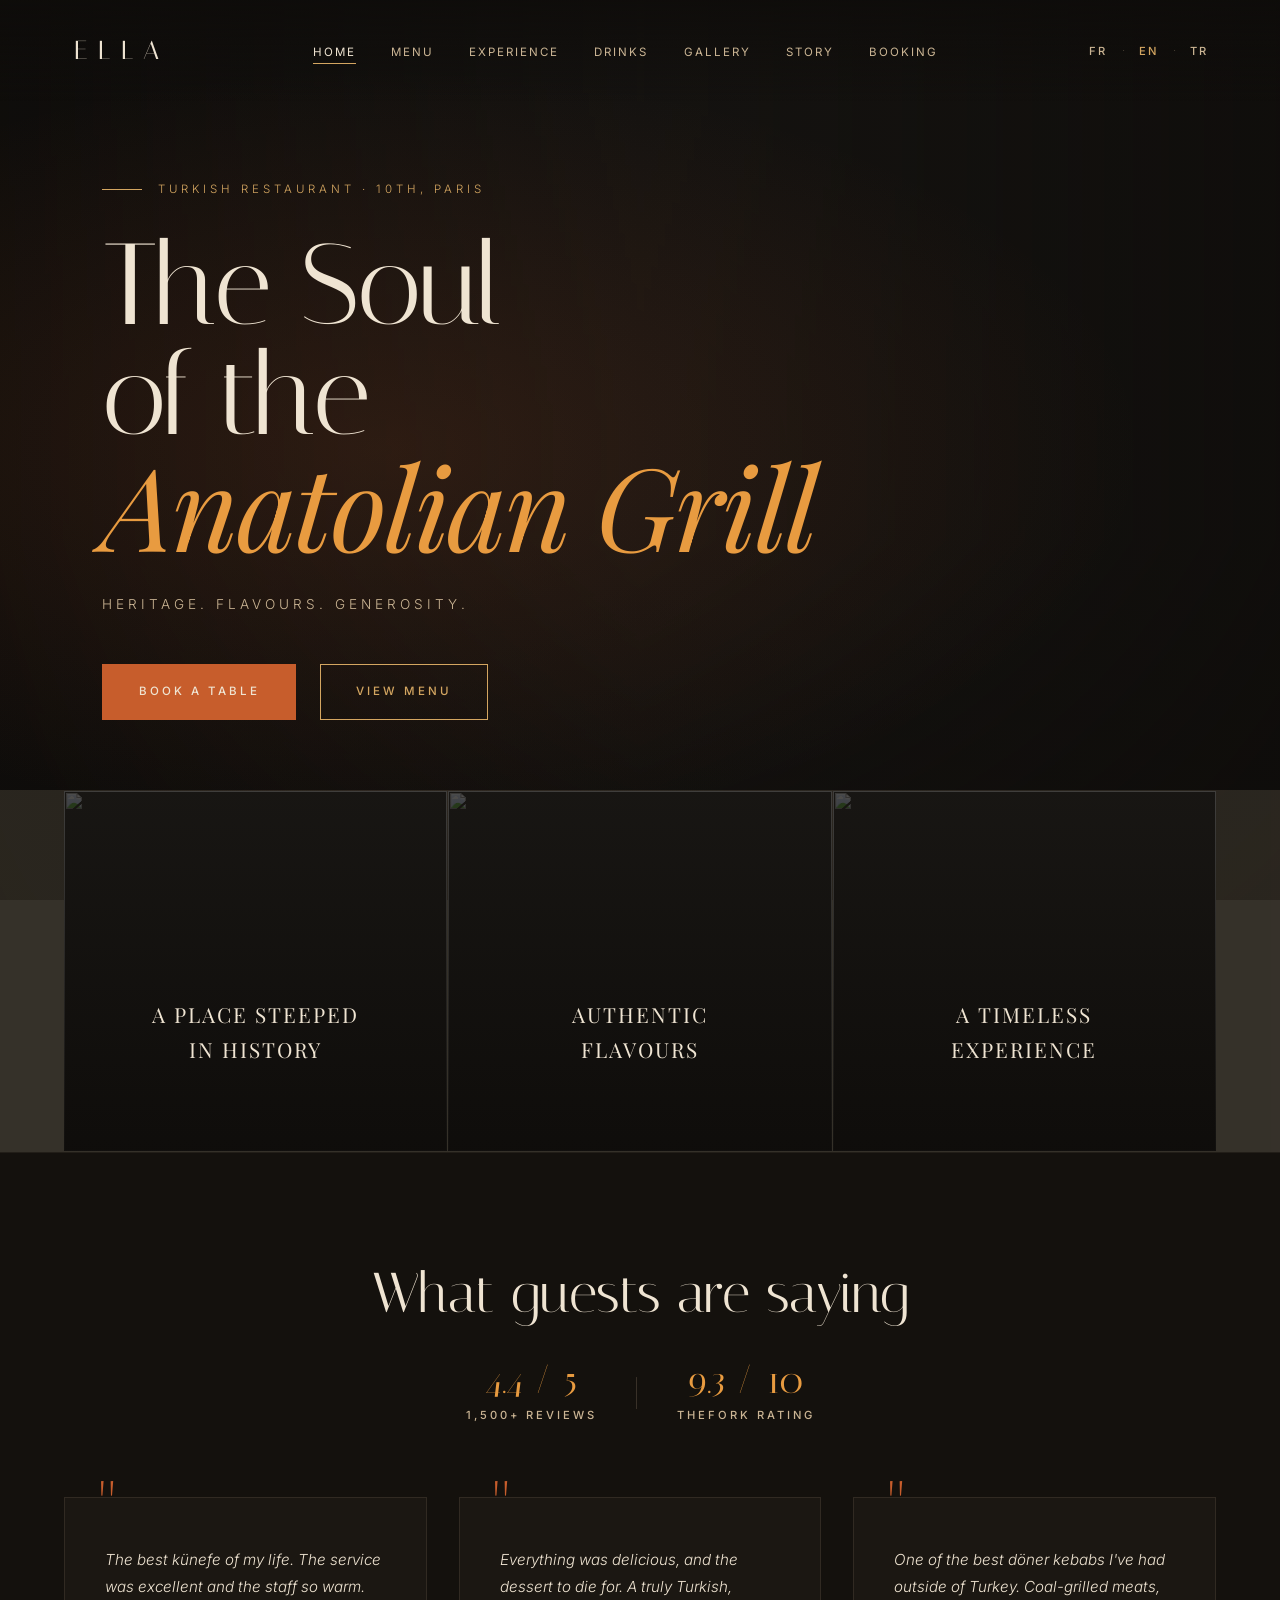
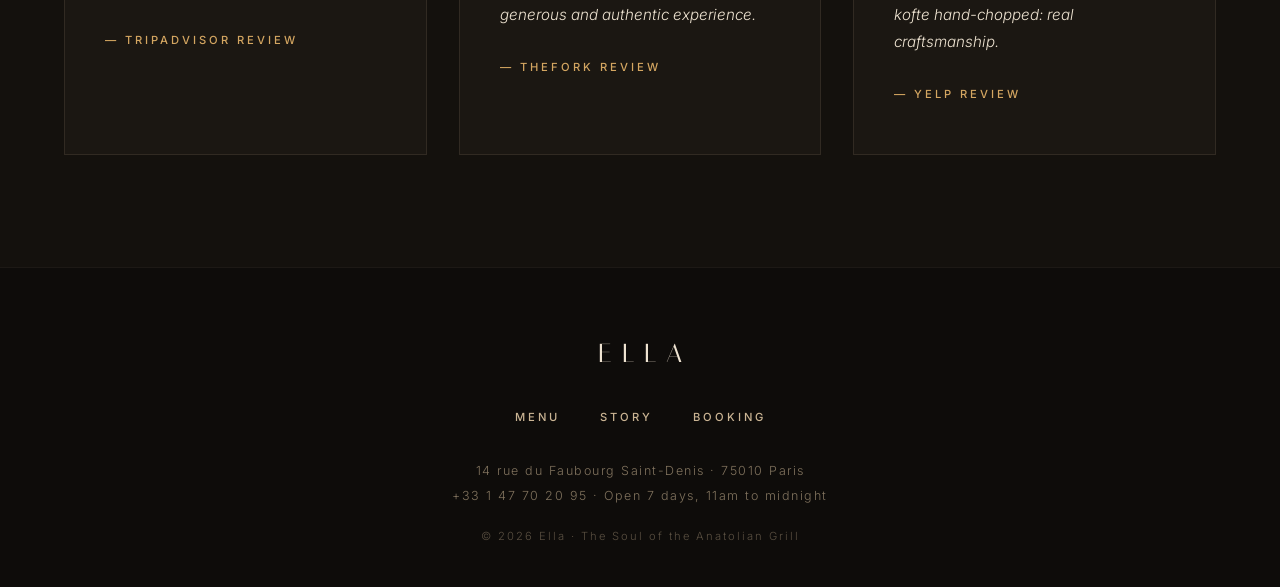
==== commit 892303e6: "Ajoute multilingue FR / EN / TR (selecteur de langue) - Nouveau i18n.js : dictionnaires complets FR " ====
--- a/index.html
+++ b/index.html
@@ -15,84 +15,93 @@
 <body>
 
     <header>
-        <a href="index.html" class="logo" aria-label="Accueil">ELLA</a>
+        <a href="index.html" class="logo" aria-label="Ella">ELLA</a>
 
         <nav id="primary-nav">
             <ul>
-                <li><a href="index.html" class="active">Accueil</a></li>
-                <li><a href="menu.html">Menu</a></li>
-                <li><a href="experience.html">Expérience</a></li>
-                <li><a href="boissons.html">Boissons</a></li>
-                <li><a href="galerie.html">Galerie</a></li>
-                <li><a href="histoire.html">Histoire</a></li>
-                <li><a href="reservation.html">Réservation</a></li>
+                <li><a href="index.html" class="active" data-i18n="nav.home">Accueil</a></li>
+                <li><a href="menu.html" data-i18n="nav.menu">Menu</a></li>
+                <li><a href="experience.html" data-i18n="nav.experience">Expérience</a></li>
+                <li><a href="boissons.html" data-i18n="nav.drinks">Boissons</a></li>
+                <li><a href="galerie.html" data-i18n="nav.gallery">Galerie</a></li>
+                <li><a href="histoire.html" data-i18n="nav.history">Histoire</a></li>
+                <li><a href="reservation.html" data-i18n="nav.reservation">Réservation</a></li>
             </ul>
         </nav>
 
-        <button class="menu-btn" aria-label="Ouvrir le menu" aria-expanded="false" aria-controls="primary-nav">☰</button>
+        <div class="header-right">
+            <div class="lang-switch" role="group" aria-label="Choix de langue">
+                <button type="button" data-lang="fr" aria-pressed="true">FR</button>
+                <span class="lang-sep">·</span>
+                <button type="button" data-lang="en" aria-pressed="false">EN</button>
+                <span class="lang-sep">·</span>
+                <button type="button" data-lang="tr" aria-pressed="false">TR</button>
+            </div>
+            <button class="menu-btn" aria-label="Menu" aria-expanded="false" aria-controls="primary-nav">☰</button>
+        </div>
     </header>
 
     <main>
         <section class="hero" aria-labelledby="hero-title">
-            <span class="hero-eyebrow">Restaurant turc · 10ème Paris</span>
-            <h1 id="hero-title">L'Âme<br>du Grill<br><em>Anatolien</em></h1>
-            <p class="subtitle">Héritage. Saveurs. Générosité.</p>
+            <span class="hero-eyebrow" data-i18n="hero.eyebrow">Restaurant turc · 10ème Paris</span>
+            <h1 id="hero-title"><span data-i18n="hero.title.l1">L'Âme</span><br><span data-i18n="hero.title.l2">du Grill</span><br><em data-i18n="hero.title.l3">Anatolien</em></h1>
+            <p class="subtitle" data-i18n="hero.subtitle">Héritage. Saveurs. Générosité.</p>
             <div class="btn-container">
-                <a href="reservation.html" class="btn btn-primary">Réserver une table</a>
-                <a href="menu.html" class="btn">Voir le menu</a>
+                <a href="reservation.html" class="btn btn-primary" data-i18n="hero.cta.book">Réserver une table</a>
+                <a href="menu.html" class="btn" data-i18n="hero.cta.menu">Voir le menu</a>
             </div>
-            <span class="scroll-indicator" aria-hidden="true">Découvrir</span>
+            <span class="scroll-indicator" aria-hidden="true" data-i18n="hero.scroll">Découvrir</span>
         </section>
 
         <section class="features" aria-label="Notre univers">
             <a href="experience.html" class="feature-card reveal">
-                <img src="https://images.unsplash.com/photo-1514933651103-005eec06c04b?auto=format&fit=crop&w=800&q=80" alt="Salle du restaurant" loading="lazy">
-                <h3>Un lieu<br>chargé d'histoire</h3>
-                <span class="feature-arrow">Découvrir →</span>
+                <img src="https://images.unsplash.com/photo-1514933651103-005eec06c04b?auto=format&fit=crop&w=800&q=80" alt="" loading="lazy">
+                <h3 data-i18n="feature.1.title">Un lieu<br>chargé d'histoire</h3>
+                <span class="feature-arrow" data-i18n="feature.1.arrow">Découvrir →</span>
             </a>
 
             <a href="menu.html" class="feature-card reveal reveal-delay-1">
-                <img src="https://images.unsplash.com/photo-1544025162-81111420d4d8?auto=format&fit=crop&w=800&q=80" alt="Grillades" loading="lazy">
-                <h3>Des saveurs<br>authentiques</h3>
-                <span class="feature-arrow">Voir le menu →</span>
+                <img src="https://images.unsplash.com/photo-1544025162-81111420d4d8?auto=format&fit=crop&w=800&q=80" alt="" loading="lazy">
+                <h3 data-i18n="feature.2.title">Des saveurs<br>authentiques</h3>
+                <span class="feature-arrow" data-i18n="feature.2.arrow">Voir le menu →</span>
             </a>
 
             <a href="reservation.html" class="feature-card reveal reveal-delay-2">
-                <img src="https://images.unsplash.com/photo-1559339352-11d035aa65de?auto=format&fit=crop&w=800&q=80" alt="Réserver" loading="lazy">
-                <h3>Une expérience<br>intemporelle</h3>
-                <span class="feature-arrow">Réserver →</span>
+                <img src="https://images.unsplash.com/photo-1559339352-11d035aa65de?auto=format&fit=crop&w=800&q=80" alt="" loading="lazy">
+                <h3 data-i18n="feature.3.title">Une expérience<br>intemporelle</h3>
+                <span class="feature-arrow" data-i18n="feature.3.arrow">Réserver →</span>
             </a>
         </section>
 
         <section class="reviews" aria-labelledby="reviews-title">
             <div class="reviews-header reveal">
-                <h2 id="reviews-title">Ce qu'ils en disent</h2>
+                <h2 id="reviews-title" data-i18n="reviews.title">Ce qu'ils en disent</h2>
                 <div class="reviews-stats">
                     <div class="stat">
-                        <span class="stat-value">4,4 / 5</span>
-                        <span class="stat-label">+ de 1 500 avis</span>
+                        <span class="stat-value" data-i18n="reviews.stat1.value">4,4 / 5</span>
+                        <span class="stat-label" data-i18n="reviews.stat1.label">+ de 1 500 avis</span>
                     </div>
                     <div class="stat">
-                        <span class="stat-value">9,3 / 10</span>
-                        <span class="stat-label">Note TheFork</span>
+                        <span class="stat-value" data-i18n="reviews.stat2.value">9,3 / 10</span>
+                        <span class="stat-label" data-i18n="reviews.stat2.label">Note TheFork</span>
                     </div>
                 </div>
             </div>
 
             <div class="reviews-grid">
                 <blockquote class="review-card reveal">
-                    <p>Le meilleur künefe de ma vie. Le service était excellent et le personnel très chaleureux.</p>
-                    <cite>— Avis Tripadvisor</cite>
+                    <p data-i18n="reviews.1.quote">Le meilleur künefe de ma vie. Le service était excellent et le personnel très chaleureux.</p>
+                    <cite data-i18n="reviews.1.cite">— Avis Tripadvisor</cite>
                 </blockquote>
 
                 <blockquote class="review-card reveal reveal-delay-1">
-                    <p>Tout était délicieux, et le dessert à tomber. Une véritable expérience turque, généreuse et authentique.</p>
-                    <cite>— Avis TheFork</cite>
+                    <p data-i18n="reviews.2.quote">Tout était délicieux, et le dessert à tomber. Une véritable expérience turque, généreuse et authentique.</p>
+                    <cite data-i18n="reviews.2.cite">— Avis TheFork</cite>
                 </blockquote>
 
                 <blockquote class="review-card reveal reveal-delay-2">
-                    <p>Un des meilleurs döner kebab que j'ai mangé en dehors de la Turquie. Viandes grillées au charbon, kofte haché au couteau : du vrai savoir-faire.</p>
-                    <cite>— Avis Yelp</cite>
+                    <p data-i18n="reviews.3.quote">Un des meilleurs döner kebab que j'ai mangé en dehors de la Turquie. Viandes grillées au charbon, kofte haché au couteau : du vrai savoir-faire.</p>
+                    <cite data-i18n="reviews.3.cite">— Avis Yelp</cite>
                 </blockquote>
             </div>
         </section>
@@ -101,15 +110,16 @@
     <footer>
         <div class="footer-brand">ELLA</div>
         <div class="footer-links">
-            <a href="menu.html">Menu</a>
-            <a href="histoire.html">Histoire</a>
-            <a href="reservation.html">Réservation</a>
+            <a href="menu.html" data-i18n="nav.menu">Menu</a>
+            <a href="histoire.html" data-i18n="nav.history">Histoire</a>
+            <a href="reservation.html" data-i18n="nav.reservation">Réservation</a>
         </div>
-        <p>14 rue du Faubourg Saint-Denis · 75010 Paris</p>
-        <p>01 47 70 20 95 · Ouvert 7j/7 de 11h à minuit</p>
-        <p class="copyright">© 2026 Ella · L'Âme du Grill Anatolien</p>
+        <p data-i18n="footer.address">14 rue du Faubourg Saint-Denis · 75010 Paris</p>
+        <p data-i18n="footer.contact">01 47 70 20 95 · Ouvert 7j/7 de 11h à minuit</p>
+        <p class="copyright" data-i18n="footer.copyright">© 2026 Ella · L'Âme du Grill Anatolien</p>
     </footer>
 
+    <script src="i18n.js"></script>
     <script src="script.js"></script>
 </body>
 </html>
--- a/style.css
+++ b/style.css
@@ -244,6 +244,47 @@
     color: var(--gold);
 }
 
+/* Sélecteur de langue */
+.header-right {
+    display: flex;
+    align-items: center;
+    gap: 2rem;
+}
+
+.lang-switch {
+    display: flex;
+    gap: 0.4rem;
+    align-items: center;
+}
+
+.lang-switch button {
+    background: transparent;
+    border: none;
+    color: var(--stone-beige);
+    font-family: var(--font-body);
+    font-size: 0.7rem;
+    text-transform: uppercase;
+    letter-spacing: 2px;
+    padding: 0.3rem 0.5rem;
+    cursor: pointer;
+    transition: color 0.3s var(--ease-out);
+    font-weight: 500;
+}
+
+.lang-switch button:hover {
+    color: var(--cream);
+}
+
+.lang-switch button.active {
+    color: var(--gold);
+}
+
+.lang-switch .lang-sep {
+    color: rgba(203, 181, 148, 0.3);
+    font-size: 0.7rem;
+    pointer-events: none;
+}
+
 /* =========================================
    HERO (ACCUEIL)
    ========================================= */
@@ -1186,6 +1227,86 @@
     margin-bottom: 2.5rem;
 }
 
+/* Carte Google Maps */
+.map-section {
+    max-width: 1300px;
+    margin: 6rem auto 0;
+}
+
+.map-header {
+    margin-bottom: 2.5rem;
+    text-align: center;
+}
+
+.map-header .eyebrow {
+    color: var(--gold);
+    font-size: 0.7rem;
+    text-transform: uppercase;
+    letter-spacing: 4px;
+    margin-bottom: 1rem;
+    display: inline-flex;
+    align-items: center;
+    gap: 1rem;
+}
+
+.map-header .eyebrow::before,
+.map-header .eyebrow::after {
+    content: '';
+    width: 30px;
+    height: 1px;
+    background-color: var(--gold);
+}
+
+.map-header h3 {
+    font-family: var(--font-display);
+    font-size: clamp(1.6rem, 3vw, 2.2rem);
+    color: var(--cream);
+    margin-bottom: 0.8rem;
+    line-height: 1.1;
+}
+
+.map-header p {
+    color: var(--stone-beige);
+    font-size: 0.95rem;
+    font-weight: 300;
+    max-width: 550px;
+    margin: 0 auto;
+}
+
+.map-frame {
+    width: 100%;
+    aspect-ratio: 16 / 7;
+    overflow: hidden;
+    border: 1px solid rgba(212, 166, 97, 0.2);
+    position: relative;
+    background-color: var(--charcoal-soft);
+}
+
+.map-frame iframe {
+    width: 100%;
+    height: 100%;
+    filter: invert(0.92) hue-rotate(180deg) saturate(0.6) brightness(0.85);
+    transition: filter 0.6s var(--ease-out);
+}
+
+.map-frame:hover iframe {
+    filter: invert(0.85) hue-rotate(180deg) saturate(0.8) brightness(0.95);
+}
+
+.map-btn {
+    display: inline-flex;
+    margin-top: 2rem;
+}
+
+@media (max-width: 900px) {
+    .map-section {
+        margin-top: 4rem;
+    }
+    .map-frame {
+        aspect-ratio: 4 / 5;
+    }
+}
+
 /* =========================================
    AVIS
    ========================================= */
@@ -1361,6 +1482,15 @@
    RESPONSIVE
    ========================================= */
 @media (max-width: 900px) {
+    .header-right {
+        gap: 1rem;
+    }
+
+    .lang-switch button {
+        padding: 0.2rem 0.3rem;
+        font-size: 0.65rem;
+    }
+
     nav ul {
         display: none;
         position: fixed;
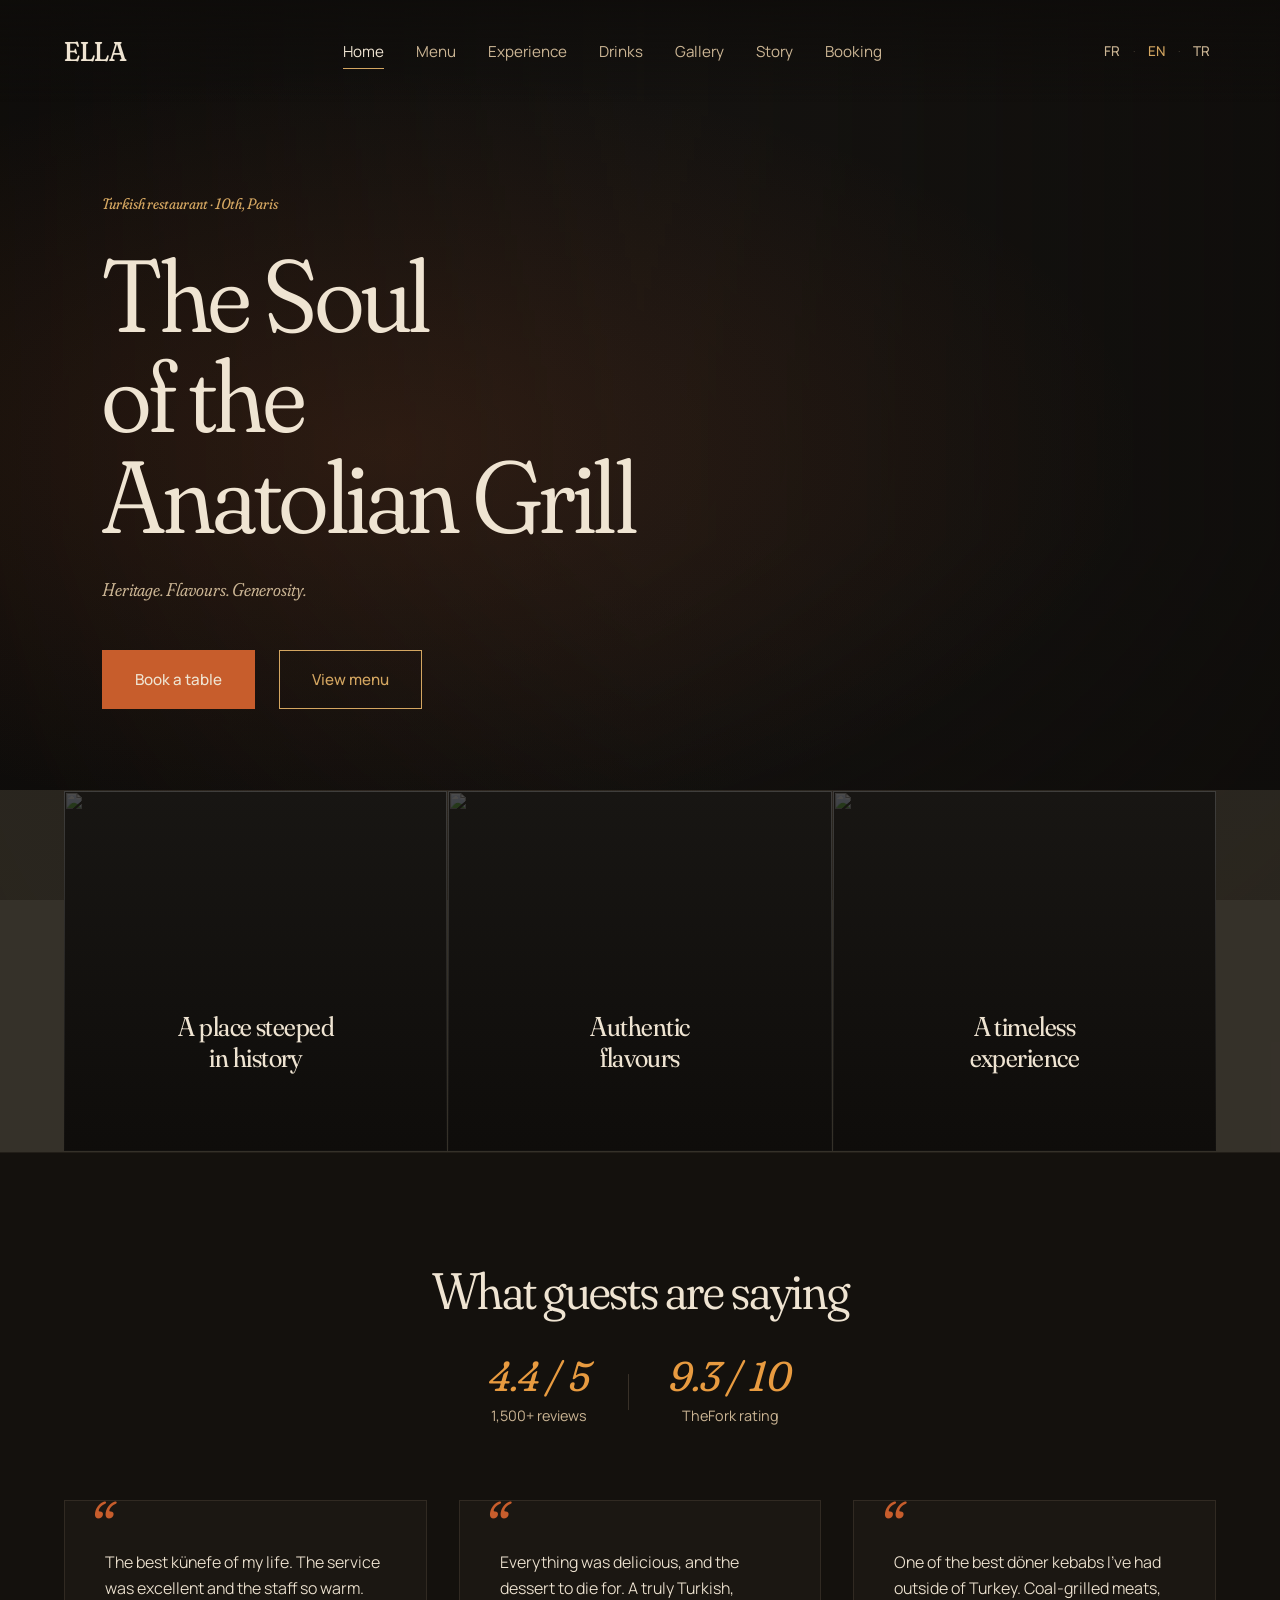
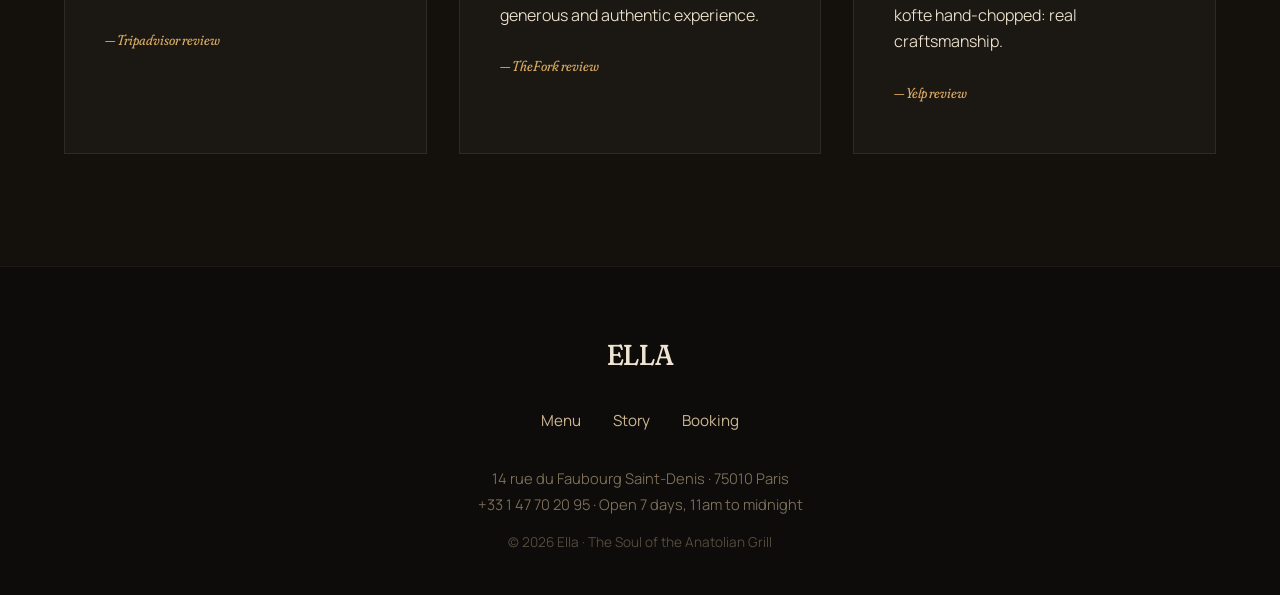
==== commit 5ce401b8: "Refonte typographique : Fraunces + Manrope, casser le look "AI" - Remplace Playfair Display + Italia" ====
--- a/index.html
+++ b/index.html
@@ -8,7 +8,7 @@
 
     <link rel="preconnect" href="https://fonts.googleapis.com">
     <link rel="preconnect" href="https://fonts.gstatic.com" crossorigin>
-    <link href="https://fonts.googleapis.com/css2?family=Inter:wght@300;400;500;600&family=Italiana&family=Playfair+Display:ital,wght@0,400;0,500;0,600;0,700;1,400;1,500;1,600&display=swap" rel="stylesheet">
+    <link href="https://fonts.googleapis.com/css2?family=Fraunces:ital,opsz,wght,SOFT@0,9..144,300..700,30..100;1,9..144,300..700,30..100&family=Manrope:wght@300..700&display=swap" rel="stylesheet">
 
     <link rel="stylesheet" href="style.css">
 </head>
@@ -44,7 +44,7 @@
     <main>
         <section class="hero" aria-labelledby="hero-title">
             <span class="hero-eyebrow" data-i18n="hero.eyebrow">Restaurant turc · 10ème Paris</span>
-            <h1 id="hero-title"><span data-i18n="hero.title.l1">L'Âme</span><br><span data-i18n="hero.title.l2">du Grill</span><br><em data-i18n="hero.title.l3">Anatolien</em></h1>
+            <h1 id="hero-title"><span data-i18n="hero.title.l1">L'Âme</span><br><span data-i18n="hero.title.l2">du Grill</span><br><span data-i18n="hero.title.l3">Anatolien</span></h1>
             <p class="subtitle" data-i18n="hero.subtitle">Héritage. Saveurs. Générosité.</p>
             <div class="btn-container">
                 <a href="reservation.html" class="btn btn-primary" data-i18n="hero.cta.book">Réserver une table</a>
--- a/style.css
+++ b/style.css
@@ -17,14 +17,14 @@
     --stone-muted: rgba(203, 181, 148, 0.6);
 
     /* Polices */
-    --font-display: 'Italiana', 'Playfair Display', serif;
-    --font-headings: 'Playfair Display', serif;
-    --font-body: 'Inter', sans-serif;
+    --font-display: 'Fraunces', 'Iowan Old Style', Georgia, serif;
+    --font-headings: 'Fraunces', 'Iowan Old Style', Georgia, serif;
+    --font-body: 'Manrope', -apple-system, BlinkMacSystemFont, sans-serif;
 
     /* Échelle fluide */
-    --fs-display: clamp(3.5rem, 9vw, 7.5rem);
-    --fs-h1: clamp(2.5rem, 6vw, 5rem);
-    --fs-h2: clamp(2rem, 4.5vw, 3.5rem);
+    --fs-display: clamp(3.2rem, 8vw, 6.5rem);
+    --fs-h1: clamp(2.4rem, 5.5vw, 4.5rem);
+    --fs-h2: clamp(1.9rem, 4vw, 3.2rem);
     --fs-h3: clamp(1.1rem, 1.5vw, 1.4rem);
 
     /* Easing */
@@ -49,8 +49,8 @@
     background-color: var(--charcoal);
     color: var(--cream);
     font-family: var(--font-body);
-    font-weight: 300;
-    line-height: 1.7;
+    font-weight: 350;
+    line-height: 1.65;
     -webkit-font-smoothing: antialiased;
     -moz-osx-font-smoothing: grayscale;
     overflow-x: hidden;
@@ -79,7 +79,8 @@
 h1, h2, h3, h4, h5, h6 {
     font-family: var(--font-headings);
     font-weight: 400;
-    letter-spacing: -0.01em;
+    letter-spacing: -0.015em;
+    font-variation-settings: "SOFT" 50, "opsz" 144;
 }
 
 a {
@@ -182,10 +183,11 @@
 
 .logo {
     font-family: var(--font-display);
-    font-size: 1.6rem;
-    color: var(--cream);
-    letter-spacing: 0.4em;
-    text-indent: 0.4em;
+    font-size: 1.7rem;
+    font-weight: 500;
+    color: var(--cream);
+    letter-spacing: -0.01em;
+    font-variation-settings: "SOFT" 100, "opsz" 144, "WONK" 1;
     transition: color 0.4s var(--ease-out);
 }
 
@@ -196,23 +198,22 @@
 nav ul {
     display: flex;
     list-style: none;
-    gap: 2.2rem;
+    gap: 2rem;
 }
 
 nav ul li a {
-    font-size: 0.72rem;
-    text-transform: uppercase;
-    letter-spacing: 2px;
+    font-size: 0.95rem;
     font-weight: 400;
     color: var(--stone-beige);
     position: relative;
     padding: 0.3rem 0;
+    letter-spacing: 0;
 }
 
 nav ul li a::after {
     content: '';
     position: absolute;
-    bottom: 0;
+    bottom: -2px;
     left: 0;
     width: 0;
     height: 1px;
@@ -262,10 +263,9 @@
     border: none;
     color: var(--stone-beige);
     font-family: var(--font-body);
-    font-size: 0.7rem;
-    text-transform: uppercase;
-    letter-spacing: 2px;
-    padding: 0.3rem 0.5rem;
+    font-size: 0.85rem;
+    letter-spacing: 0;
+    padding: 0.3rem 0.4rem;
     cursor: pointer;
     transition: color 0.3s var(--ease-out);
     font-weight: 500;
@@ -322,51 +322,48 @@
 }
 
 .hero-eyebrow {
-    display: inline-flex;
-    align-items: center;
-    gap: 1rem;
+    display: inline-block;
     color: var(--gold);
-    font-size: 0.72rem;
-    text-transform: uppercase;
-    letter-spacing: 4px;
-    margin-bottom: 2rem;
+    font-size: 0.95rem;
+    font-weight: 400;
+    margin-bottom: 1.8rem;
+    font-style: italic;
+    font-family: var(--font-headings);
+    font-variation-settings: "SOFT" 100, "opsz" 144;
     animation: fadeIn 1.2s var(--ease-out) 0.3s both;
-}
-
-.hero-eyebrow::before {
-    content: '';
-    width: 40px;
-    height: 1px;
-    background-color: var(--gold);
 }
 
 .hero h1 {
     font-family: var(--font-display);
     font-size: var(--fs-display);
+    font-weight: 350;
+    line-height: 0.98;
+    margin-bottom: 1.8rem;
+    max-width: 900px;
+    color: var(--cream);
+    letter-spacing: -0.025em;
+    font-variation-settings: "SOFT" 80, "opsz" 144, "WONK" 1;
+    animation: fadeInUp 1.2s var(--ease-out) 0.5s both;
+}
+
+.hero h1 em {
+    font-style: italic;
     font-weight: 400;
-    line-height: 0.95;
-    margin-bottom: 1.5rem;
-    max-width: 900px;
-    color: var(--cream);
-    letter-spacing: -0.02em;
-    animation: fadeInUp 1.2s var(--ease-out) 0.5s both;
-}
-
-.hero h1 em {
+    color: var(--cream);
+    display: inline-block;
+    font-variation-settings: "SOFT" 100, "opsz" 144;
+}
+
+.hero p.subtitle {
+    font-size: 1.15rem;
+    font-style: italic;
     font-family: var(--font-headings);
-    font-style: italic;
-    font-weight: 400;
-    color: var(--ember-glow);
-    display: inline-block;
-}
-
-.hero p.subtitle {
-    font-size: 0.85rem;
-    text-transform: uppercase;
-    letter-spacing: 4px;
+    font-weight: 350;
     color: var(--stone-beige);
-    margin-bottom: 3rem;
+    margin-bottom: 2.8rem;
     max-width: 500px;
+    letter-spacing: 0;
+    font-variation-settings: "SOFT" 100, "opsz" 144;
     animation: fadeInUp 1.2s var(--ease-out) 0.8s both;
 }
 
@@ -387,9 +384,10 @@
     align-items: center;
     gap: 0.8rem;
     color: var(--stone-beige);
-    font-size: 0.65rem;
-    text-transform: uppercase;
-    letter-spacing: 3px;
+    font-size: 0.75rem;
+    font-style: italic;
+    font-family: var(--font-headings);
+    letter-spacing: 0;
     animation: fadeIn 1.5s var(--ease-out) 1.5s both;
 }
 
@@ -408,12 +406,11 @@
     display: inline-flex;
     align-items: center;
     gap: 0.8rem;
-    padding: 1.1rem 2.2rem;
+    padding: 1rem 2rem;
     border: 1px solid var(--gold);
     color: var(--gold);
-    text-transform: uppercase;
-    font-size: 0.72rem;
-    letter-spacing: 3px;
+    font-size: 0.95rem;
+    letter-spacing: 0;
     font-weight: 500;
     transition: all 0.5s var(--ease-out);
     cursor: pointer;
@@ -512,10 +509,11 @@
 .feature-card h3 {
     position: relative;
     z-index: 3;
-    font-size: 1.3rem;
-    color: var(--cream);
-    letter-spacing: 2px;
-    text-transform: uppercase;
+    font-size: 1.7rem;
+    color: var(--cream);
+    letter-spacing: -0.02em;
+    font-weight: 400;
+    line-height: 1.15;
     transition: color 0.4s var(--ease-out);
 }
 
@@ -523,11 +521,14 @@
     position: relative;
     z-index: 3;
     color: var(--gold);
-    font-size: 1rem;
-    margin-top: 1rem;
+    font-size: 0.95rem;
+    font-style: italic;
+    font-family: var(--font-headings);
+    margin-top: 0.8rem;
     opacity: 0;
     transform: translateY(10px);
     transition: opacity 0.5s var(--ease-out), transform 0.5s var(--ease-out);
+    font-variation-settings: "SOFT" 100, "opsz" 144;
 }
 
 .feature-card:hover h3 {
@@ -555,20 +556,13 @@
 
 .page-header .eyebrow {
     color: var(--gold);
-    font-size: 0.7rem;
-    text-transform: uppercase;
-    letter-spacing: 4px;
-    margin-bottom: 1.2rem;
-    display: inline-flex;
-    align-items: center;
-    gap: 1rem;
-}
-
-.page-header .eyebrow::before {
-    content: '';
-    width: 30px;
-    height: 1px;
-    background-color: var(--gold);
+    font-size: 1rem;
+    font-style: italic;
+    font-family: var(--font-headings);
+    margin-bottom: 0.8rem;
+    display: inline-block;
+    letter-spacing: 0;
+    font-variation-settings: "SOFT" 100, "opsz" 144;
 }
 
 .page-header h2 {
@@ -577,14 +571,16 @@
     color: var(--cream);
     margin-bottom: 1.5rem;
     line-height: 1;
-    letter-spacing: -0.01em;
+    letter-spacing: -0.025em;
+    font-weight: 350;
+    font-variation-settings: "SOFT" 80, "opsz" 144, "WONK" 1;
 }
 
 .page-header p {
     color: var(--stone-beige);
     font-size: 1.05rem;
-    line-height: 1.8;
-    font-weight: 300;
+    line-height: 1.7;
+    font-weight: 350;
 }
 
 /* =========================================
@@ -604,14 +600,16 @@
 
 .menu-category h3 {
     font-family: var(--font-display);
-    font-size: 1.8rem;
-    color: var(--cream);
-    text-transform: uppercase;
-    letter-spacing: 4px;
+    font-size: 1.9rem;
+    color: var(--cream);
+    letter-spacing: -0.02em;
     border-bottom: 1px solid rgba(212, 166, 97, 0.3);
-    padding-bottom: 1.2rem;
-    margin-bottom: 2.5rem;
-    position: relative;
+    padding-bottom: 1rem;
+    margin-bottom: 2rem;
+    position: relative;
+    font-weight: 400;
+    font-style: italic;
+    font-variation-settings: "SOFT" 100, "opsz" 144;
 }
 
 .menu-category h3::after {
@@ -646,25 +644,26 @@
 .menu-item-name {
     color: var(--cream);
     font-size: 1.05rem;
-    margin-bottom: 0.4rem;
-    font-weight: 400;
-    letter-spacing: 0.02em;
+    margin-bottom: 0.3rem;
+    font-weight: 500;
+    letter-spacing: 0;
 }
 
 .menu-item-desc {
     color: var(--stone-muted);
-    font-size: 0.85rem;
-    font-style: italic;
-    line-height: 1.6;
-    font-weight: 300;
+    font-size: 0.92rem;
+    line-height: 1.55;
+    font-weight: 350;
 }
 
 .menu-item-price {
     color: var(--ember-glow);
     font-family: var(--font-headings);
-    font-size: 1.3rem;
-    font-style: italic;
+    font-size: 1.35rem;
+    font-style: italic;
+    font-weight: 400;
     white-space: nowrap;
+    font-variation-settings: "SOFT" 100, "opsz" 144, "WONK" 1;
 }
 
 /* =========================================
@@ -692,20 +691,12 @@
 
 .experience-hero-text .eyebrow {
     color: var(--gold);
-    font-size: 0.7rem;
-    text-transform: uppercase;
-    letter-spacing: 4px;
-    margin-bottom: 1.2rem;
-    display: inline-flex;
-    align-items: center;
-    gap: 1rem;
-}
-
-.experience-hero-text .eyebrow::before {
-    content: '';
-    width: 30px;
-    height: 1px;
-    background-color: var(--gold);
+    font-size: 1rem;
+    font-style: italic;
+    font-family: var(--font-headings);
+    margin-bottom: 0.8rem;
+    display: inline-block;
+    font-variation-settings: "SOFT" 100, "opsz" 144;
 }
 
 .experience-hero-text h2 {
@@ -714,15 +705,23 @@
     color: var(--cream);
     margin-bottom: 1.5rem;
     line-height: 1;
-    letter-spacing: -0.01em;
+    letter-spacing: -0.025em;
+    font-weight: 350;
+    font-variation-settings: "SOFT" 80, "opsz" 144, "WONK" 1;
+}
+
+.experience-hero-text h2 em {
+    font-style: italic;
+    color: var(--cream);
+    font-variation-settings: "SOFT" 100, "opsz" 144;
 }
 
 .experience-hero-text p {
     color: var(--stone-beige);
     margin-bottom: 2.5rem;
     font-size: 1.05rem;
-    line-height: 1.8;
-    font-weight: 300;
+    line-height: 1.7;
+    font-weight: 350;
 }
 
 .experience-features {
@@ -760,27 +759,30 @@
 
 .exp-feature-card .number {
     font-family: var(--font-display);
-    font-size: 3rem;
+    font-size: 2.8rem;
     color: var(--ember-orange);
-    margin-bottom: 1.5rem;
+    margin-bottom: 1.2rem;
     line-height: 1;
+    font-style: italic;
+    font-weight: 400;
+    font-variation-settings: "SOFT" 100, "opsz" 144, "WONK" 1;
 }
 
 .exp-feature-card h3 {
     color: var(--cream);
-    font-size: 1.3rem;
+    font-size: 1.6rem;
     margin-bottom: 1rem;
-    text-transform: uppercase;
-    letter-spacing: 4px;
+    letter-spacing: -0.015em;
+    font-weight: 400;
 }
 
 .exp-feature-card p {
     color: var(--stone-beige);
-    font-size: 0.92rem;
+    font-size: 0.95rem;
     max-width: 280px;
     margin: 0 auto;
-    line-height: 1.8;
-    font-weight: 300;
+    line-height: 1.7;
+    font-weight: 350;
 }
 
 /* =========================================
@@ -807,6 +809,9 @@
     color: var(--cream);
     margin-bottom: 1.5rem;
     line-height: 1;
+    letter-spacing: -0.025em;
+    font-weight: 350;
+    font-variation-settings: "SOFT" 80, "opsz" 144, "WONK" 1;
 }
 
 .drinks-header p {
@@ -814,8 +819,8 @@
     font-size: 1.05rem;
     max-width: 450px;
     margin-bottom: 3rem;
-    font-weight: 300;
-    line-height: 1.8;
+    font-weight: 350;
+    line-height: 1.7;
 }
 
 .drinks-tabs {
@@ -826,10 +831,9 @@
 }
 
 .tab-btn {
-    padding: 0.9rem 1.8rem;
-    font-size: 0.7rem;
-    text-transform: uppercase;
-    letter-spacing: 3px;
+    padding: 0.7rem 1.4rem;
+    font-size: 0.95rem;
+    letter-spacing: 0;
     cursor: pointer;
     border: 1px solid rgba(212, 166, 97, 0.3);
     transition: all 0.4s var(--ease-out);
@@ -872,22 +876,24 @@
 .drink-name {
     color: var(--cream);
     font-size: 1rem;
-    margin-bottom: 0.3rem;
+    margin-bottom: 0.25rem;
+    font-weight: 500;
 }
 
 .drink-desc {
     color: var(--stone-muted);
-    font-size: 0.82rem;
-    font-style: italic;
-    font-weight: 300;
+    font-size: 0.88rem;
+    font-weight: 350;
 }
 
 .drink-price {
     color: var(--ember-glow);
     font-family: var(--font-headings);
     font-style: italic;
-    font-size: 1.2rem;
+    font-weight: 400;
+    font-size: 1.25rem;
     white-space: nowrap;
+    font-variation-settings: "SOFT" 100, "opsz" 144, "WONK" 1;
 }
 
 .drinks-images {
@@ -933,14 +939,17 @@
     color: var(--cream);
     margin-bottom: 1.5rem;
     line-height: 1;
+    letter-spacing: -0.025em;
+    font-weight: 350;
+    font-variation-settings: "SOFT" 80, "opsz" 144, "WONK" 1;
 }
 
 .gallery-header p {
     color: var(--stone-beige);
     font-size: 1.05rem;
     max-width: 550px;
-    line-height: 1.8;
-    font-weight: 300;
+    line-height: 1.7;
+    font-weight: 350;
 }
 
 .gallery-grid {
@@ -1032,24 +1041,29 @@
     color: var(--cream);
     margin-bottom: 2rem;
     line-height: 1;
+    letter-spacing: -0.025em;
+    font-weight: 350;
+    font-variation-settings: "SOFT" 80, "opsz" 144, "WONK" 1;
 }
 
 .history-text h3 {
     font-family: var(--font-headings);
     font-style: italic;
-    font-size: 1.3rem;
+    font-size: 1.5rem;
     color: var(--gold);
     margin-top: 2.5rem;
-    margin-bottom: 1.2rem;
-    letter-spacing: 0.5px;
+    margin-bottom: 1rem;
+    letter-spacing: -0.01em;
+    font-weight: 400;
+    font-variation-settings: "SOFT" 100, "opsz" 144;
 }
 
 .history-text p {
     color: var(--stone-beige);
     font-size: 1rem;
-    line-height: 1.9;
+    line-height: 1.75;
     margin-bottom: 1rem;
-    font-weight: 300;
+    font-weight: 350;
 }
 
 .history-img-wrapper {
@@ -1103,6 +1117,9 @@
     color: var(--cream);
     margin-bottom: 1.5rem;
     line-height: 1;
+    letter-spacing: -0.025em;
+    font-weight: 350;
+    font-variation-settings: "SOFT" 80, "opsz" 144, "WONK" 1;
 }
 
 .reservation-content > p {
@@ -1110,8 +1127,8 @@
     margin-bottom: 3rem;
     font-size: 1.05rem;
     max-width: 500px;
-    line-height: 1.8;
-    font-weight: 300;
+    line-height: 1.7;
+    font-weight: 350;
 }
 
 .reservation-form {
@@ -1136,10 +1153,12 @@
 
 .form-group label {
     color: var(--gold);
-    font-size: 0.68rem;
-    text-transform: uppercase;
-    letter-spacing: 3px;
+    font-size: 0.85rem;
+    letter-spacing: 0;
     font-weight: 500;
+    font-style: italic;
+    font-family: var(--font-headings);
+    font-variation-settings: "SOFT" 100, "opsz" 144;
 }
 
 .form-group input,
@@ -1201,10 +1220,12 @@
 .contact-info h3 {
     font-family: var(--font-headings);
     font-style: italic;
-    font-size: 1.2rem;
+    font-size: 1.3rem;
     color: var(--gold);
-    margin-bottom: 1rem;
-    letter-spacing: 0.5px;
+    margin-bottom: 0.8rem;
+    letter-spacing: -0.01em;
+    font-weight: 400;
+    font-variation-settings: "SOFT" 100, "opsz" 144;
 }
 
 .contact-info p {
@@ -1240,35 +1261,29 @@
 
 .map-header .eyebrow {
     color: var(--gold);
-    font-size: 0.7rem;
-    text-transform: uppercase;
-    letter-spacing: 4px;
-    margin-bottom: 1rem;
-    display: inline-flex;
-    align-items: center;
-    gap: 1rem;
-}
-
-.map-header .eyebrow::before,
-.map-header .eyebrow::after {
-    content: '';
-    width: 30px;
-    height: 1px;
-    background-color: var(--gold);
+    font-size: 1rem;
+    font-style: italic;
+    font-family: var(--font-headings);
+    margin-bottom: 0.6rem;
+    display: inline-block;
+    font-variation-settings: "SOFT" 100, "opsz" 144;
 }
 
 .map-header h3 {
     font-family: var(--font-display);
-    font-size: clamp(1.6rem, 3vw, 2.2rem);
+    font-size: clamp(1.8rem, 3vw, 2.4rem);
     color: var(--cream);
     margin-bottom: 0.8rem;
     line-height: 1.1;
+    letter-spacing: -0.02em;
+    font-weight: 350;
+    font-variation-settings: "SOFT" 80, "opsz" 144, "WONK" 1;
 }
 
 .map-header p {
     color: var(--stone-beige);
     font-size: 0.95rem;
-    font-weight: 300;
+    font-weight: 350;
     max-width: 550px;
     margin: 0 auto;
 }
@@ -1327,6 +1342,9 @@
     color: var(--cream);
     margin-bottom: 2.5rem;
     line-height: 1;
+    letter-spacing: -0.025em;
+    font-weight: 350;
+    font-variation-settings: "SOFT" 80, "opsz" 144, "WONK" 1;
 }
 
 .reviews-stats {
@@ -1357,17 +1375,19 @@
 
 .stat-value {
     font-family: var(--font-display);
-    font-size: 2.4rem;
+    font-size: 2.6rem;
     color: var(--ember-glow);
     line-height: 1;
+    font-weight: 400;
+    font-style: italic;
+    font-variation-settings: "SOFT" 100, "opsz" 144, "WONK" 1;
 }
 
 .stat-label {
-    font-size: 0.7rem;
+    font-size: 0.9rem;
     color: var(--stone-beige);
-    text-transform: uppercase;
-    letter-spacing: 3px;
-    font-weight: 500;
+    letter-spacing: 0;
+    font-weight: 400;
 }
 
 .reviews-grid {
@@ -1393,34 +1413,36 @@
 }
 
 .review-card::before {
-    content: '"';
+    content: '\201C';
     position: absolute;
-    top: -1.5rem;
-    left: 1.8rem;
+    top: -0.5rem;
+    left: 1.4rem;
     font-family: var(--font-display);
-    font-size: 5rem;
+    font-size: 4.5rem;
     color: var(--ember-orange);
     line-height: 1;
+    font-style: italic;
+    font-variation-settings: "SOFT" 100, "opsz" 144, "WONK" 1;
 }
 
 .review-card p {
     color: var(--cream);
-    font-size: 0.95rem;
-    line-height: 1.8;
-    font-style: italic;
+    font-size: 1rem;
+    line-height: 1.65;
     margin-bottom: 1.5rem;
-    font-weight: 300;
+    font-weight: 350;
     position: relative;
     z-index: 1;
 }
 
 .review-card cite {
     color: var(--gold);
-    font-size: 0.7rem;
-    text-transform: uppercase;
-    letter-spacing: 3px;
-    font-style: normal;
-    font-weight: 500;
+    font-size: 0.9rem;
+    letter-spacing: 0;
+    font-style: italic;
+    font-family: var(--font-headings);
+    font-weight: 400;
+    font-variation-settings: "SOFT" 100, "opsz" 144;
 }
 
 /* =========================================
@@ -1436,26 +1458,26 @@
 footer .footer-brand {
     font-family: var(--font-display);
     color: var(--cream);
-    font-size: 1.6rem;
-    letter-spacing: 0.4em;
-    text-indent: 0.4em;
-    margin-bottom: 2rem;
+    font-size: 1.8rem;
+    font-weight: 500;
+    letter-spacing: -0.01em;
+    margin-bottom: 1.8rem;
+    font-variation-settings: "SOFT" 100, "opsz" 144, "WONK" 1;
 }
 
 footer .footer-links {
     margin-bottom: 2rem;
     display: flex;
     justify-content: center;
-    gap: 2.5rem;
+    gap: 2rem;
     flex-wrap: wrap;
 }
 
 footer .footer-links a {
     color: var(--stone-beige);
-    font-size: 0.7rem;
-    text-transform: uppercase;
-    letter-spacing: 3px;
-    font-weight: 500;
+    font-size: 0.95rem;
+    letter-spacing: 0;
+    font-weight: 400;
     transition: color 0.4s var(--ease-out);
 }
 
@@ -1465,17 +1487,17 @@
 
 footer p {
     color: var(--stone-muted);
-    font-size: 0.78rem;
-    letter-spacing: 1.5px;
-    line-height: 2;
-    font-weight: 300;
+    font-size: 0.92rem;
+    letter-spacing: 0;
+    line-height: 1.8;
+    font-weight: 350;
 }
 
 footer .copyright {
-    margin-top: 1rem;
+    margin-top: 0.8rem;
     color: rgba(203, 181, 148, 0.4);
-    font-size: 0.7rem;
-    letter-spacing: 2px;
+    font-size: 0.85rem;
+    letter-spacing: 0;
 }
 
 /* =========================================
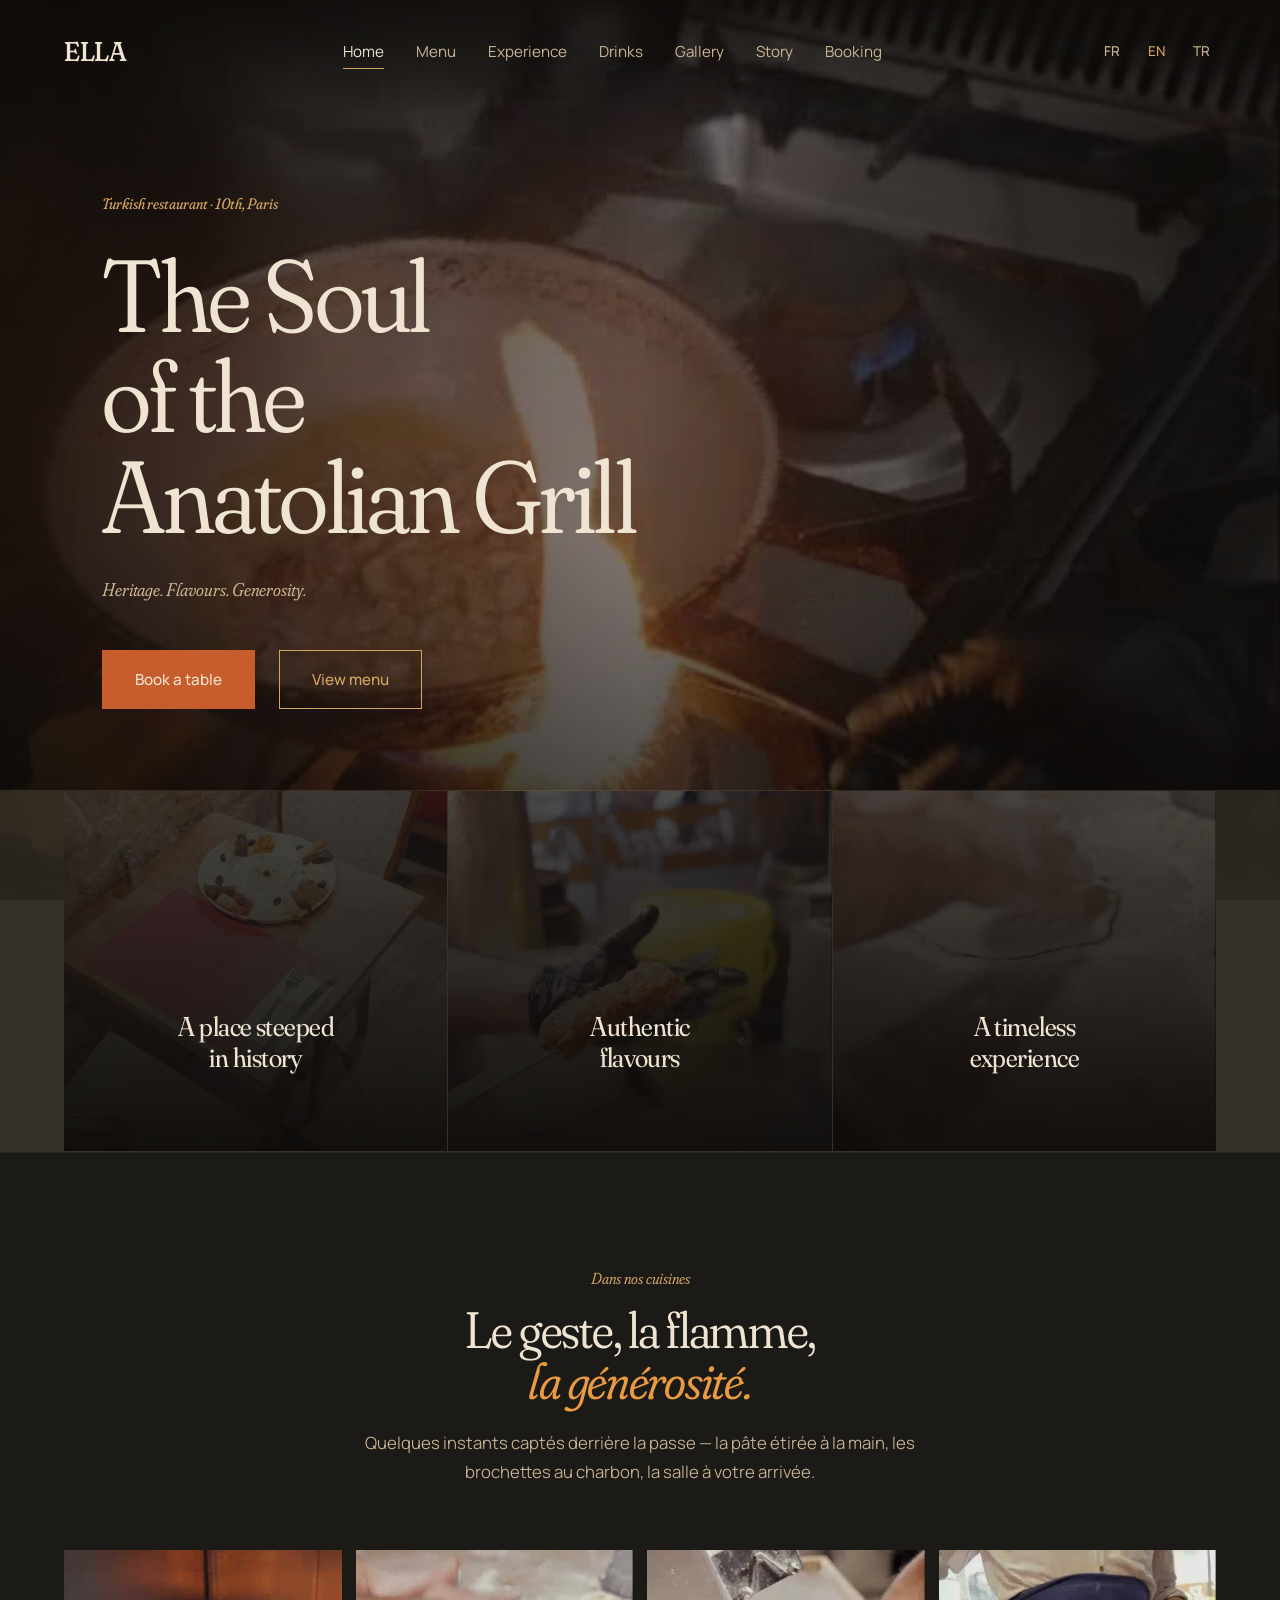
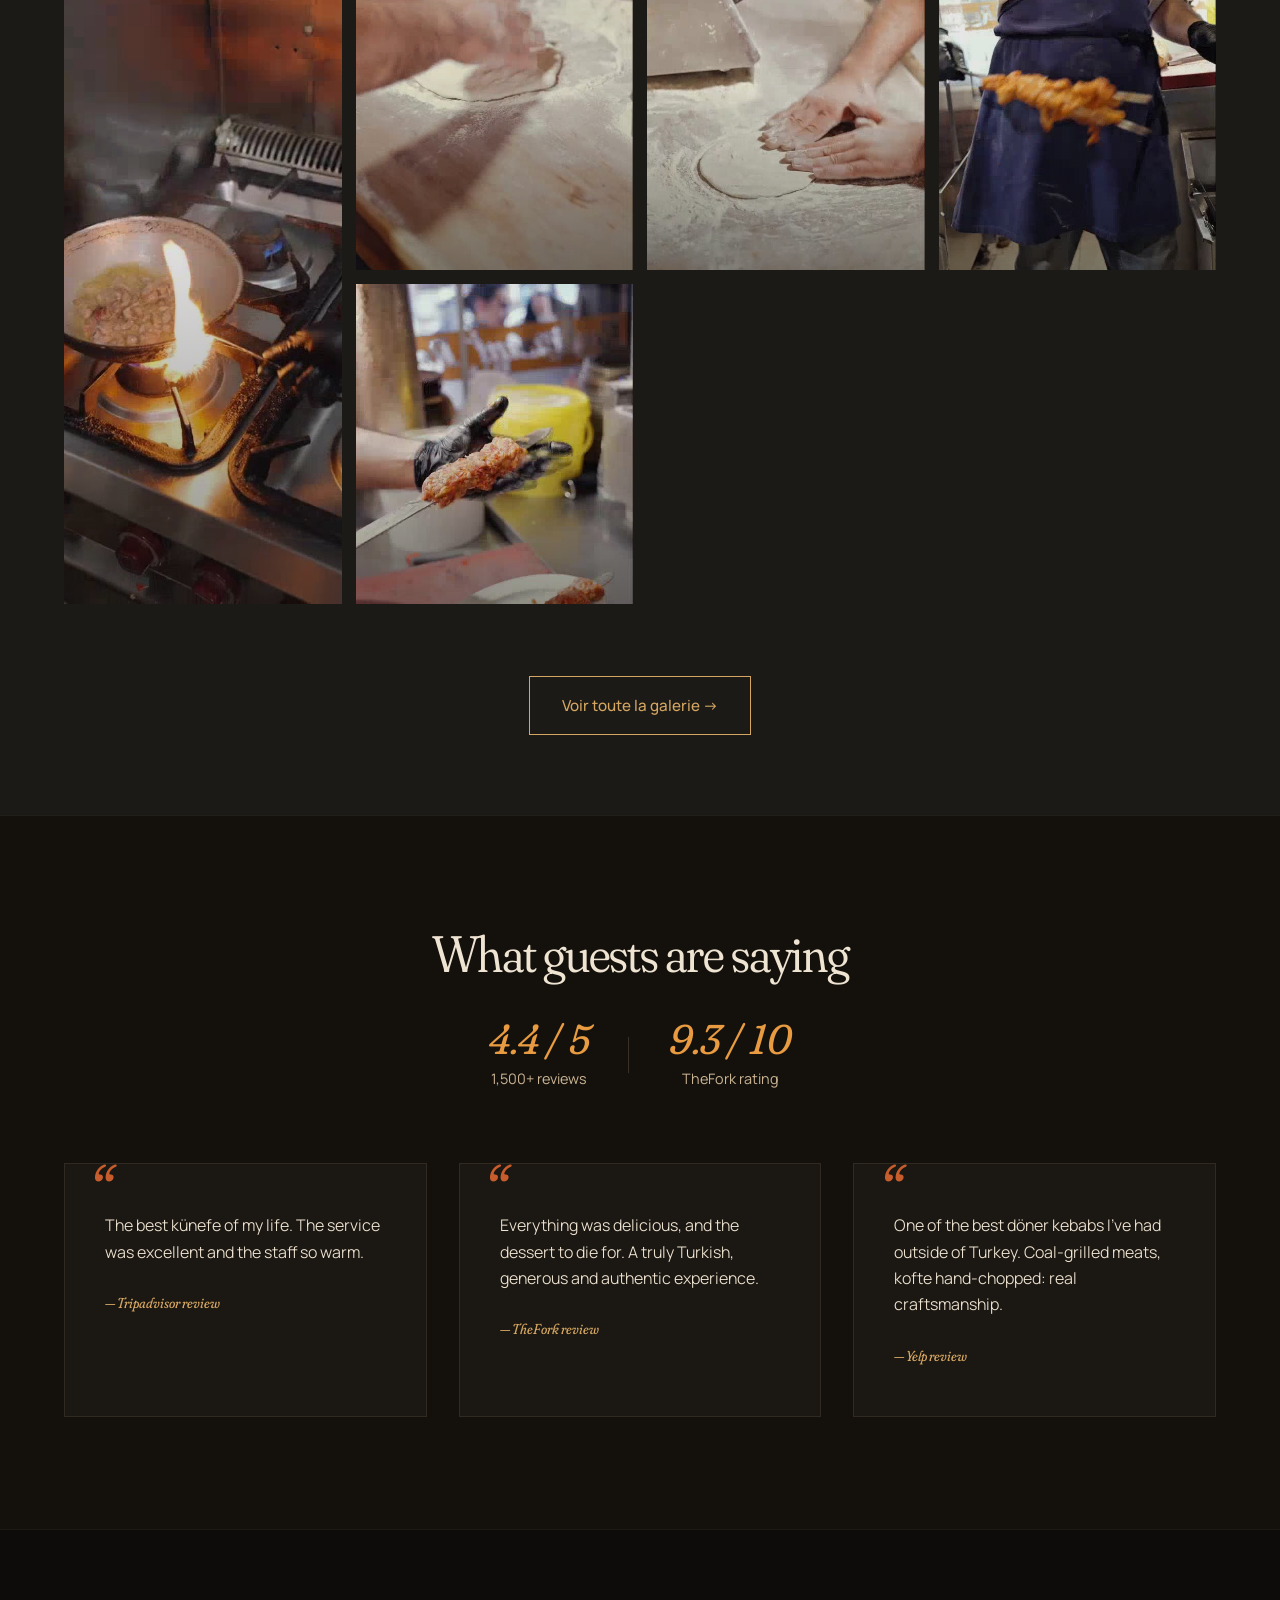
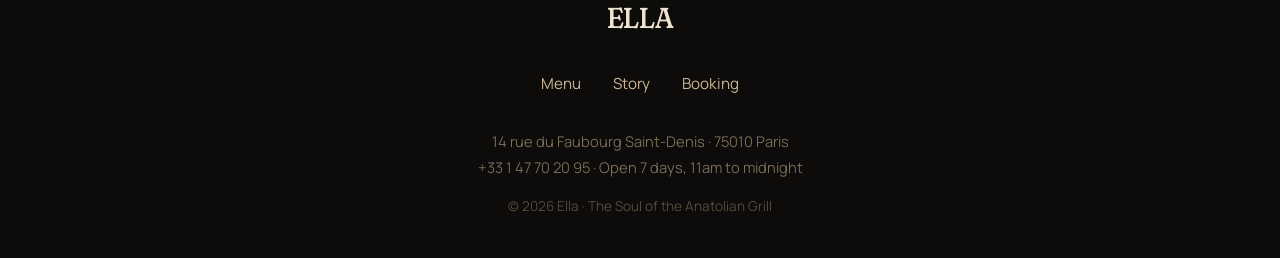
==== commit 74d62605: "Intégration vidéos + remplacement Unsplash + SEO" ====
--- a/index.html
+++ b/index.html
@@ -4,28 +4,78 @@
     <meta charset="UTF-8">
     <meta name="viewport" content="width=device-width, initial-scale=1.0">
     <meta name="description" content="Ella — L'Âme du Grill Anatolien. Cuisine traditionnelle, charbon de bois et hospitalité turque au cœur de Paris.">
-    <title>Ella · L'Âme du Grill Anatolien</title>
+    <meta name="theme-color" content="#0E0C0A">
+    <link rel="canonical" href="https://dynamic-llama-959391.netlify.app/">
+
+    <!-- Open Graph / Facebook -->
+    <meta property="og:type" content="restaurant.restaurant">
+    <meta property="og:url" content="https://dynamic-llama-959391.netlify.app/">
+    <meta property="og:title" content="Ella · L'Âme du Grill Anatolien">
+    <meta property="og:description" content="Cuisine traditionnelle turque, charbon de bois et hospitalité au cœur du 10ème à Paris.">
+    <meta property="og:image" content="https://dynamic-llama-959391.netlify.app/media/posters/ella-5.jpg">
+    <meta property="og:locale" content="fr_FR">
+
+    <!-- Twitter -->
+    <meta name="twitter:card" content="summary_large_image">
+    <meta name="twitter:title" content="Ella · L'Âme du Grill Anatolien">
+    <meta name="twitter:description" content="Cuisine traditionnelle turque, charbon de bois et hospitalité au cœur du 10ème à Paris.">
+    <meta name="twitter:image" content="https://dynamic-llama-959391.netlify.app/media/posters/ella-5.jpg">
+
+    <title>Ella · L'Âme du Grill Anatolien · Restaurant turc Paris 10ème</title>
 
     <link rel="preconnect" href="https://fonts.googleapis.com">
     <link rel="preconnect" href="https://fonts.gstatic.com" crossorigin>
     <link href="https://fonts.googleapis.com/css2?family=Fraunces:ital,opsz,wght,SOFT@0,9..144,300..700,30..100;1,9..144,300..700,30..100&family=Manrope:wght@300..700&display=swap" rel="stylesheet">
 
     <link rel="stylesheet" href="style.css">
+
+    <!-- Schema.org Restaurant -->
+    <script type="application/ld+json">
+    {
+      "@context": "https://schema.org",
+      "@type": "Restaurant",
+      "name": "Ella",
+      "description": "Restaurant turc à Paris 10ème — cuisine anatolienne, grill au charbon de bois, kebab, lahmacun, künefe.",
+      "image": "https://dynamic-llama-959391.netlify.app/media/posters/ella-5.jpg",
+      "url": "https://dynamic-llama-959391.netlify.app/",
+      "telephone": "+33147702095",
+      "servesCuisine": ["Turque", "Anatolienne", "Méditerranéenne"],
+      "priceRange": "€€",
+      "address": {
+        "@type": "PostalAddress",
+        "streetAddress": "14 rue du Faubourg Saint-Denis",
+        "addressLocality": "Paris",
+        "postalCode": "75010",
+        "addressCountry": "FR"
+      },
+      "openingHoursSpecification": [{
+        "@type": "OpeningHoursSpecification",
+        "dayOfWeek": ["Monday","Tuesday","Wednesday","Thursday","Friday","Saturday","Sunday"],
+        "opens": "11:00",
+        "closes": "00:00"
+      }],
+      "aggregateRating": {
+        "@type": "AggregateRating",
+        "ratingValue": "4.4",
+        "reviewCount": "1500"
+      }
+    }
+    </script>
 </head>
 <body>
 
     <header>
-        <a href="index.html" class="logo" aria-label="Ella">ELLA</a>
+        <a aria-label='Ella' class='logo' href='/'>ELLA</a>
 
         <nav id="primary-nav">
             <ul>
-                <li><a href="index.html" class="active" data-i18n="nav.home">Accueil</a></li>
-                <li><a href="menu.html" data-i18n="nav.menu">Menu</a></li>
-                <li><a href="experience.html" data-i18n="nav.experience">Expérience</a></li>
-                <li><a href="boissons.html" data-i18n="nav.drinks">Boissons</a></li>
-                <li><a href="galerie.html" data-i18n="nav.gallery">Galerie</a></li>
-                <li><a href="histoire.html" data-i18n="nav.history">Histoire</a></li>
-                <li><a href="reservation.html" data-i18n="nav.reservation">Réservation</a></li>
+                <li><a class='active' data-i18n='nav.home' href='/'>Accueil</a></li>
+                <li><a data-i18n='nav.menu' href='/menu'>Menu</a></li>
+                <li><a data-i18n='nav.experience' href='/experience'>Expérience</a></li>
+                <li><a data-i18n='nav.drinks' href='/boissons'>Boissons</a></li>
+                <li><a data-i18n='nav.gallery' href='/galerie'>Galerie</a></li>
+                <li><a data-i18n='nav.history' href='/histoire'>Histoire</a></li>
+                <li><a data-i18n='nav.reservation' href='/reservation'>Réservation</a></li>
             </ul>
         </nav>
 
@@ -42,35 +92,80 @@
     </header>
 
     <main>
-        <section class="hero" aria-labelledby="hero-title">
+        <section class="hero hero-video" aria-labelledby="hero-title">
+            <!-- Vidéo de fond du hero. Autoplay muet, en boucle, sans contrôle -->
+            <video class="hero-bg-video" autoplay muted loop playsinline preload="metadata"
+                   poster="media/posters/ella-5.jpg" aria-hidden="true">
+                <source src="media/videos/ella-5.mp4" type="video/mp4">
+            </video>
+
             <span class="hero-eyebrow" data-i18n="hero.eyebrow">Restaurant turc · 10ème Paris</span>
             <h1 id="hero-title"><span data-i18n="hero.title.l1">L'Âme</span><br><span data-i18n="hero.title.l2">du Grill</span><br><span data-i18n="hero.title.l3">Anatolien</span></h1>
             <p class="subtitle" data-i18n="hero.subtitle">Héritage. Saveurs. Générosité.</p>
             <div class="btn-container">
-                <a href="reservation.html" class="btn btn-primary" data-i18n="hero.cta.book">Réserver une table</a>
-                <a href="menu.html" class="btn" data-i18n="hero.cta.menu">Voir le menu</a>
+                <a class='btn btn-primary' data-i18n='hero.cta.book' href='/reservation'>Réserver une table</a>
+                <a class='btn' data-i18n='hero.cta.menu' href='/menu'>Voir le menu</a>
             </div>
             <span class="scroll-indicator" aria-hidden="true" data-i18n="hero.scroll">Découvrir</span>
         </section>
 
         <section class="features" aria-label="Notre univers">
-            <a href="experience.html" class="feature-card reveal">
-                <img src="https://images.unsplash.com/photo-1514933651103-005eec06c04b?auto=format&fit=crop&w=800&q=80" alt="" loading="lazy">
+            <a class='feature-card reveal' href='/experience'>
+                <img src="media/posters/ella-7.jpg" alt="Salle d'Ella avec mezze à la table, pierres apparentes" loading="lazy" width="800" height="1422">
                 <h3 data-i18n="feature.1.title">Un lieu<br>chargé d'histoire</h3>
                 <span class="feature-arrow" data-i18n="feature.1.arrow">Découvrir →</span>
             </a>
 
-            <a href="menu.html" class="feature-card reveal reveal-delay-1">
-                <img src="https://images.unsplash.com/photo-1544025162-81111420d4d8?auto=format&fit=crop&w=800&q=80" alt="" loading="lazy">
+            <a class='feature-card reveal reveal-delay-1' href='/menu'>
+                <img src="media/posters/ella-4.jpg" alt="Adana kebab haché au couteau dressé sur planche" loading="lazy" width="800" height="1422">
                 <h3 data-i18n="feature.2.title">Des saveurs<br>authentiques</h3>
                 <span class="feature-arrow" data-i18n="feature.2.arrow">Voir le menu →</span>
             </a>
 
-            <a href="reservation.html" class="feature-card reveal reveal-delay-2">
-                <img src="https://images.unsplash.com/photo-1559339352-11d035aa65de?auto=format&fit=crop&w=800&q=80" alt="" loading="lazy">
+            <a class='feature-card reveal reveal-delay-2' href='/reservation'>
+                <img src="media/posters/ella-1.jpg" alt="Pâte étalée à la main sur planche farinée" loading="lazy" width="800" height="1422">
                 <h3 data-i18n="feature.3.title">Une expérience<br>intemporelle</h3>
                 <span class="feature-arrow" data-i18n="feature.3.arrow">Réserver →</span>
             </a>
+        </section>
+
+        <!-- NOUVELLE SECTION : MOSAÏQUE VIDÉO STYLE INSTAGRAM -->
+        <section class="video-mosaic" aria-labelledby="mosaic-title">
+            <div class="mosaic-header reveal">
+                <span class="eyebrow" data-i18n="mosaic.eyebrow">Dans nos cuisines</span>
+                <h2 id="mosaic-title" data-i18n="mosaic.title">Le geste, la flamme,<br><em>la générosité.</em></h2>
+                <p data-i18n="mosaic.intro">Quelques instants captés derrière la passe — la pâte étirée à la main, les brochettes au charbon, la salle à votre arrivée.</p>
+            </div>
+
+            <div class="mosaic-grid reveal reveal-delay-1">
+                <figure class="mosaic-item">
+                    <video autoplay muted loop playsinline preload="none" poster="media/posters/ella-1.jpg" aria-label="Pâte étalée à la main">
+                        <source src="media/videos/ella-1.mp4" type="video/mp4">
+                    </video>
+                </figure>
+                <figure class="mosaic-item">
+                    <video autoplay muted loop playsinline preload="none" poster="media/posters/ella-2.jpg" aria-label="Façonnage de la pâte">
+                        <source src="media/videos/ella-2.mp4" type="video/mp4">
+                    </video>
+                </figure>
+                <figure class="mosaic-item mosaic-tall">
+                    <video autoplay muted loop playsinline preload="none" poster="media/posters/ella-5.jpg" aria-label="Flambage au mangal">
+                        <source src="media/videos/ella-5.mp4" type="video/mp4">
+                    </video>
+                </figure>
+                <figure class="mosaic-item">
+                    <video autoplay muted loop playsinline preload="none" poster="media/posters/ella-3.jpg" aria-label="Brochettes prêtes à servir">
+                        <source src="media/videos/ella-3.mp4" type="video/mp4">
+                    </video>
+                </figure>
+                <figure class="mosaic-item">
+                    <video autoplay muted loop playsinline preload="none" poster="media/posters/ella-4.jpg" aria-label="Adana kebab dressé">
+                        <source src="media/videos/ella-4.mp4" type="video/mp4">
+                    </video>
+                </figure>
+            </div>
+
+            <a class='btn mosaic-cta' href='/galerie' data-i18n="mosaic.cta">Voir toute la galerie →</a>
         </section>
 
         <section class="reviews" aria-labelledby="reviews-title">
@@ -110,9 +205,9 @@
     <footer>
         <div class="footer-brand">ELLA</div>
         <div class="footer-links">
-            <a href="menu.html" data-i18n="nav.menu">Menu</a>
-            <a href="histoire.html" data-i18n="nav.history">Histoire</a>
-            <a href="reservation.html" data-i18n="nav.reservation">Réservation</a>
+            <a data-i18n='nav.menu' href='/menu'>Menu</a>
+            <a data-i18n='nav.history' href='/histoire'>Histoire</a>
+            <a data-i18n='nav.reservation' href='/reservation'>Réservation</a>
         </div>
         <p data-i18n="footer.address">14 rue du Faubourg Saint-Denis · 75010 Paris</p>
         <p data-i18n="footer.contact">01 47 70 20 95 · Ouvert 7j/7 de 11h à minuit</p>
--- a/style.css
+++ b/style.css
@@ -955,60 +955,94 @@
 .gallery-grid {
     display: grid;
     grid-template-columns: repeat(3, 1fr);
-    grid-template-rows: repeat(2, 320px);
-    gap: 12px;
+    grid-template-rows: repeat(3, minmax(280px, auto));
+    gap: 14px;
     margin-bottom: 3rem;
 }
 
 .gallery-item {
     position: relative;
     overflow: hidden;
+    margin: 0;
+    cursor: zoom-in;
 }
 
 .gallery-item img {
     width: 100%;
     height: 100%;
     object-fit: cover;
-    opacity: 0.75;
+    opacity: 0.92;
     transition: opacity 0.5s var(--ease-out), transform 0.8s var(--ease-out);
-    filter: saturate(0.85);
+    filter: saturate(0.95);
 }
 
 .gallery-item::after {
     content: '';
     position: absolute;
     inset: 0;
-    background: linear-gradient(to top, rgba(14,12,10,0.4) 0%, transparent 50%);
+    background: linear-gradient(to top, rgba(14,12,10,0.85) 0%, rgba(14,12,10,0.1) 50%, transparent 100%);
     opacity: 0;
     transition: opacity 0.5s var(--ease-out);
     pointer-events: none;
 }
 
+.gallery-item figcaption {
+    position: absolute;
+    bottom: 1.5rem;
+    left: 1.5rem;
+    right: 1.5rem;
+    color: var(--cream);
+    font-family: var(--font-headings);
+    font-style: italic;
+    font-size: 1.4rem;
+    z-index: 2;
+    opacity: 0;
+    transform: translateY(10px);
+    transition: opacity 0.5s var(--ease-out), transform 0.5s var(--ease-out);
+    font-variation-settings: "SOFT" 100, "opsz" 144;
+    letter-spacing: -0.01em;
+    pointer-events: none;
+}
+
 .gallery-item:hover img {
     opacity: 1;
     transform: scale(1.06);
-    filter: saturate(1);
-}
-
-.gallery-item:hover::after {
+    filter: saturate(1.05);
+}
+
+.gallery-item:hover::after,
+.gallery-item:hover figcaption {
     opacity: 1;
+}
+
+.gallery-item:hover figcaption {
+    transform: translateY(0);
 }
 
 .gal-tall {
     grid-column: 1 / 2;
     grid-row: 1 / 3;
 }
-.gal-wide {
-    grid-column: 2 / 4;
-    grid-row: 1 / 2;
-}
 .gal-small-1 {
     grid-column: 2 / 3;
-    grid-row: 2 / 3;
+    grid-row: 1 / 2;
 }
 .gal-small-2 {
     grid-column: 3 / 4;
+    grid-row: 1 / 2;
+}
+.gal-small-3 {
+    grid-column: 2 / 3;
     grid-row: 2 / 3;
+}
+.gal-small-4 {
+    grid-column: 3 / 4;
+    grid-row: 2 / 3;
+}
+.gal-wide-bottom {
+    grid-column: 1 / 4;
+    grid-row: 3 / 4;
+    min-height: 360px;
 }
 
 /* =========================================
@@ -1582,10 +1616,21 @@
         grid-template-rows: auto;
     }
 
-    .gal-tall, .gal-wide, .gal-small-1, .gal-small-2 {
+    .gal-tall, .gal-small-1, .gal-small-2,
+    .gal-small-3, .gal-small-4, .gal-wide-bottom {
         grid-column: 1 / -1;
         grid-row: auto;
-        height: 280px;
+        min-height: 320px;
+        height: auto;
+    }
+
+    .gallery-item figcaption {
+        opacity: 1;
+        transform: none;
+    }
+
+    .gallery-item::after {
+        opacity: 1;
     }
 
     .history-grid {
@@ -1628,3 +1673,341 @@
 
     .scroll-indicator { display: none; }
 }
+
+
+/* =========================================
+   AJOUTS VIDÉO — à coller à la fin de style.css
+   ========================================= */
+
+/* ---------- HERO avec vidéo de fond ---------- */
+.hero-video::before {
+    /* On masque le background-image existant quand la vidéo prend le relais */
+    background-image: none !important;
+    animation: none !important;
+}
+
+.hero-bg-video {
+    position: absolute;
+    inset: 0;
+    width: 100%;
+    height: 100%;
+    object-fit: cover;
+    object-position: center;
+    z-index: -2;
+    /* Fade-in doux quand la vidéo charge */
+    opacity: 0;
+    animation: fadeIn 1.4s var(--ease-out) 0.2s forwards;
+    /* Légère désaturation cinéma pour s'aligner sur le poster Unsplash existant */
+    filter: saturate(0.9) brightness(0.9);
+}
+
+/* Sur mobile, vidéo plus lourde qu'utile : on garde un poster JPG */
+@media (max-width: 600px) {
+    .hero-bg-video {
+        /* La vidéo joue quand même sur mobile mais avec un poster qui charge en premier */
+        filter: saturate(0.85) brightness(0.85);
+    }
+}
+
+/* Respect des préférences utilisateur : pas d'animation si demandé */
+@media (prefers-reduced-motion: reduce) {
+    .hero-bg-video {
+        display: none;
+    }
+    .hero-video::before {
+        background-image: url('media/posters/ella-5.jpg') !important;
+        background-size: cover;
+        background-position: center;
+    }
+}
+
+/* ---------- MOSAÏQUE VIDÉO STYLE INSTAGRAM (page d'accueil) ---------- */
+.video-mosaic {
+    background-color: var(--charcoal);
+    padding: 7rem 5% 5rem;
+    text-align: center;
+    border-top: 1px solid rgba(203, 181, 148, 0.08);
+}
+
+.mosaic-header {
+    max-width: 720px;
+    margin: 0 auto 4rem;
+    text-align: center;
+}
+
+.mosaic-header .eyebrow {
+    color: var(--gold);
+    font-size: 1rem;
+    font-style: italic;
+    font-family: var(--font-headings);
+    margin-bottom: 0.8rem;
+    display: inline-block;
+    font-variation-settings: "SOFT" 100, "opsz" 144;
+}
+
+.mosaic-header h2 {
+    font-family: var(--font-display);
+    font-size: var(--fs-h2);
+    color: var(--cream);
+    line-height: 1;
+    margin-bottom: 1.4rem;
+    letter-spacing: -0.025em;
+    font-weight: 350;
+    font-variation-settings: "SOFT" 80, "opsz" 144, "WONK" 1;
+}
+
+.mosaic-header h2 em {
+    font-style: italic;
+    color: var(--ember-glow);
+    font-variation-settings: "SOFT" 100, "opsz" 144;
+}
+
+.mosaic-header p {
+    color: var(--stone-beige);
+    font-size: 1.05rem;
+    line-height: 1.7;
+    font-weight: 350;
+    max-width: 560px;
+    margin: 0 auto;
+}
+
+.mosaic-grid {
+    display: grid;
+    grid-template-columns: repeat(4, 1fr);
+    grid-template-rows: 320px 320px;
+    gap: 14px;
+    max-width: 1300px;
+    margin: 0 auto 3rem;
+}
+
+.mosaic-item {
+    position: relative;
+    overflow: hidden;
+    margin: 0;
+    background-color: var(--charcoal-soft);
+    transition: transform 0.5s var(--ease-out);
+}
+
+.mosaic-item video {
+    width: 100%;
+    height: 100%;
+    object-fit: cover;
+    object-position: center;
+    display: block;
+    opacity: 0.9;
+    transition: opacity 0.5s var(--ease-out), transform 0.8s var(--ease-out);
+    filter: saturate(0.95);
+}
+
+.mosaic-item::after {
+    content: '';
+    position: absolute;
+    inset: 0;
+    background: linear-gradient(to top, rgba(14,12,10,0.4) 0%, transparent 60%);
+    pointer-events: none;
+    transition: opacity 0.5s var(--ease-out);
+}
+
+.mosaic-item:hover {
+    transform: translateY(-3px);
+}
+
+.mosaic-item:hover video {
+    opacity: 1;
+    filter: saturate(1.05);
+}
+
+/* Disposition asymétrique : la 3ème case fait double hauteur */
+.mosaic-tall {
+    grid-row: 1 / 3;
+}
+
+.mosaic-cta {
+    margin-top: 1.5rem;
+}
+
+@media (max-width: 900px) {
+    .mosaic-grid {
+        grid-template-columns: repeat(2, 1fr);
+        grid-template-rows: repeat(3, 220px);
+        gap: 8px;
+    }
+    .mosaic-tall {
+        grid-row: auto;
+        grid-column: 1 / -1;
+        height: 320px;
+    }
+    .video-mosaic {
+        padding: 5rem 5% 4rem;
+    }
+}
+
+/* ---------- GALERIE VIDÉO DÉDIÉE (page galerie) ---------- */
+.gallery-tabs {
+    display: flex;
+    gap: 0.6rem;
+    margin-bottom: 3rem;
+    flex-wrap: wrap;
+}
+
+.gtab-btn {
+    padding: 0.6rem 1.4rem;
+    font-size: 0.9rem;
+    letter-spacing: 0;
+    cursor: pointer;
+    border: 1px solid rgba(212, 166, 97, 0.3);
+    transition: all 0.4s var(--ease-out);
+    font-family: var(--font-body);
+    font-weight: 500;
+    background: transparent;
+    color: var(--stone-beige);
+}
+
+.gtab-btn.active {
+    background-color: var(--gold);
+    color: var(--charcoal);
+    border-color: var(--gold);
+}
+
+.gtab-btn:not(.active):hover {
+    color: var(--cream);
+    border-color: var(--gold);
+}
+
+.video-gallery {
+    display: grid;
+    grid-template-columns: repeat(3, 1fr);
+    grid-auto-rows: 320px;
+    gap: 14px;
+    margin-bottom: 4rem;
+}
+
+.video-item {
+    position: relative;
+    overflow: hidden;
+    margin: 0;
+    background-color: var(--charcoal-soft);
+}
+
+.video-item video {
+    width: 100%;
+    height: 100%;
+    object-fit: cover;
+    display: block;
+    opacity: 0.92;
+    transition: opacity 0.5s var(--ease-out), transform 0.8s var(--ease-out);
+    filter: saturate(0.95);
+}
+
+.video-item::after {
+    content: '';
+    position: absolute;
+    inset: 0;
+    background: linear-gradient(to top, rgba(14,12,10,0.85) 0%, rgba(14,12,10,0.1) 50%, transparent 100%);
+    opacity: 0;
+    transition: opacity 0.5s var(--ease-out);
+    pointer-events: none;
+}
+
+.video-item figcaption {
+    position: absolute;
+    bottom: 1.4rem;
+    left: 1.4rem;
+    right: 1.4rem;
+    color: var(--cream);
+    font-family: var(--font-headings);
+    font-style: italic;
+    font-size: 1.2rem;
+    z-index: 2;
+    opacity: 0;
+    transform: translateY(10px);
+    transition: opacity 0.5s var(--ease-out), transform 0.5s var(--ease-out);
+    font-variation-settings: "SOFT" 100, "opsz" 144;
+    letter-spacing: -0.01em;
+    pointer-events: none;
+}
+
+.video-item:hover video {
+    opacity: 1;
+    transform: scale(1.04);
+    filter: saturate(1.05);
+}
+
+.video-item:hover::after,
+.video-item:hover figcaption {
+    opacity: 1;
+}
+
+.video-item:hover figcaption {
+    transform: translateY(0);
+}
+
+.video-tall {
+    grid-row: span 2;
+}
+
+@media (max-width: 900px) {
+    .video-gallery {
+        grid-template-columns: repeat(2, 1fr);
+        grid-auto-rows: 240px;
+    }
+    .video-tall {
+        grid-row: auto;
+        grid-column: 1 / -1;
+        height: 360px;
+    }
+    .video-item figcaption {
+        opacity: 1;
+        transform: none;
+        font-size: 1rem;
+    }
+    .video-item::after {
+        opacity: 1;
+    }
+}
+
+/* ---------- VIDÉOS DANS LES PAGES EXISTANTES ---------- */
+/* Page histoire — vidéos qui remplacent les <img> dans .history-img-wrapper */
+.history-img-wrapper video {
+    width: 100%;
+    height: 100%;
+    object-fit: cover;
+    opacity: 0.85;
+    transition: opacity 0.5s var(--ease-out), transform 0.9s var(--ease-out);
+    filter: saturate(0.9);
+    display: block;
+}
+.history-img-wrapper:hover video {
+    opacity: 1;
+    transform: scale(1.04);
+}
+
+/* Page boissons — vidéos qui remplacent les <img> dans .drinks-images */
+.drinks-images video {
+    width: 100%;
+    height: 100%;
+    object-fit: cover;
+    opacity: 0.85;
+    transition: opacity 0.5s var(--ease-out), transform 0.7s var(--ease-out);
+    filter: saturate(0.9);
+    display: block;
+}
+.drinks-images video:hover {
+    opacity: 1;
+    transform: scale(1.02);
+    filter: saturate(1);
+}
+
+/* ---------- PAGE EXPÉRIENCE — override des background-image Unsplash ---------- */
+.experience-hero {
+    background-image:
+        linear-gradient(to right, rgba(14,12,10,0.92) 0%, rgba(14,12,10,0.4) 60%, rgba(14,12,10,0.85) 100%),
+        url('media/posters/ella-5.jpg') !important;
+}
+
+/* La carte feature texturée passe sur ton poster aussi */
+.exp-feature-card.textured {
+    background-image:
+        linear-gradient(rgba(14,12,10,0.75), rgba(14,12,10,0.75)),
+        url('media/posters/ella-1.jpg') !important;
+}
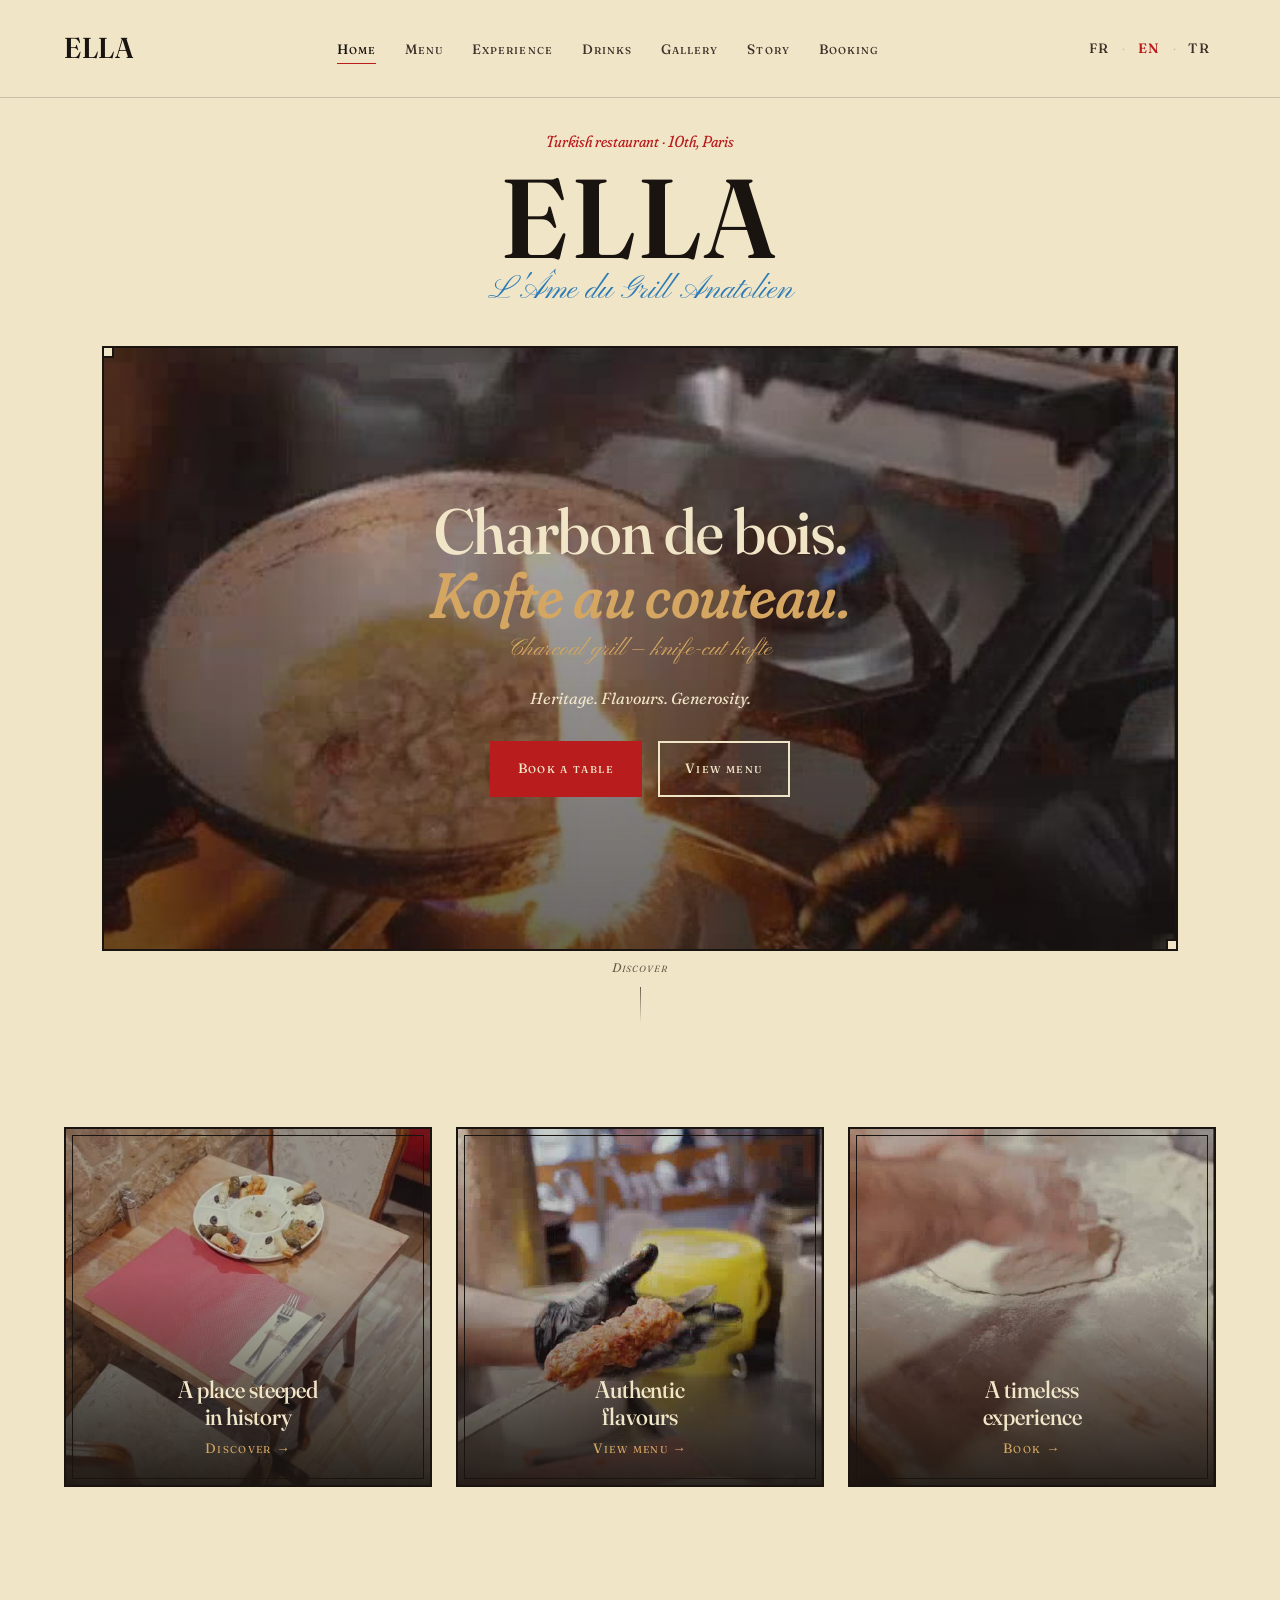
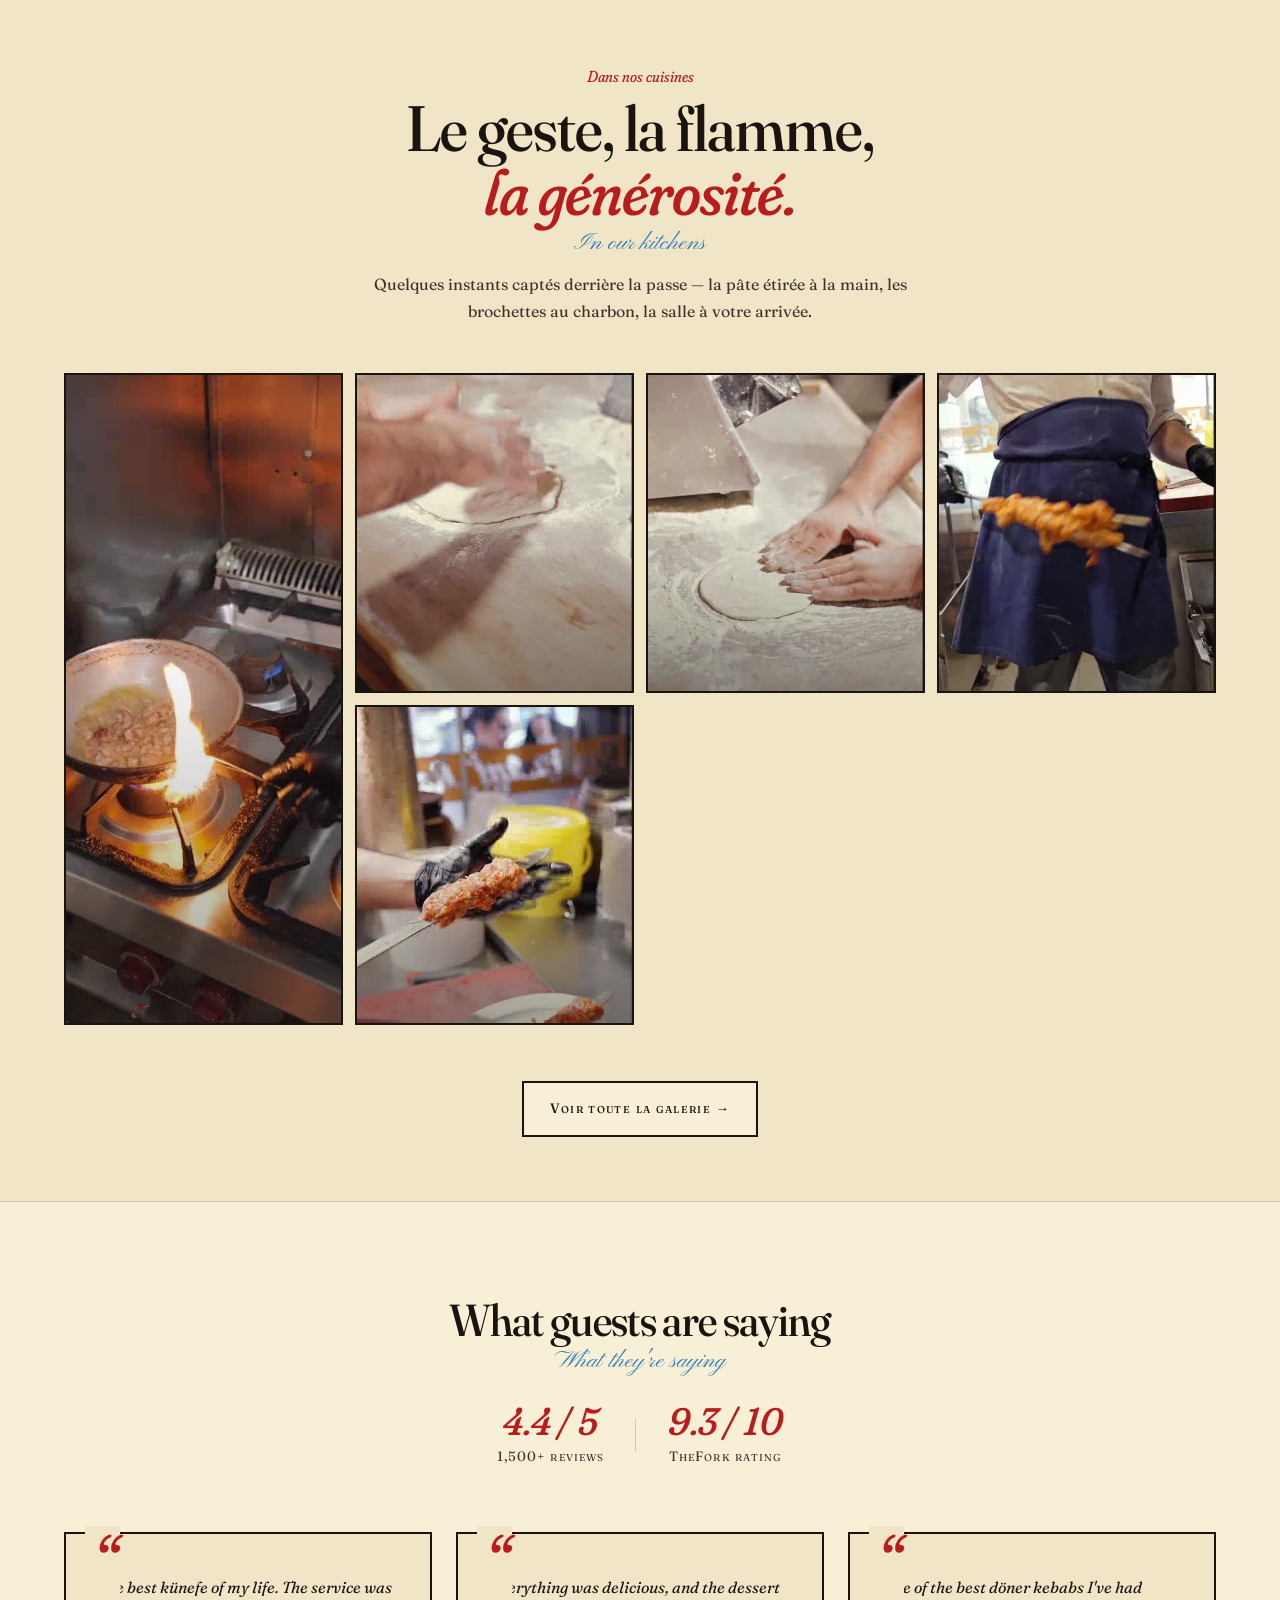
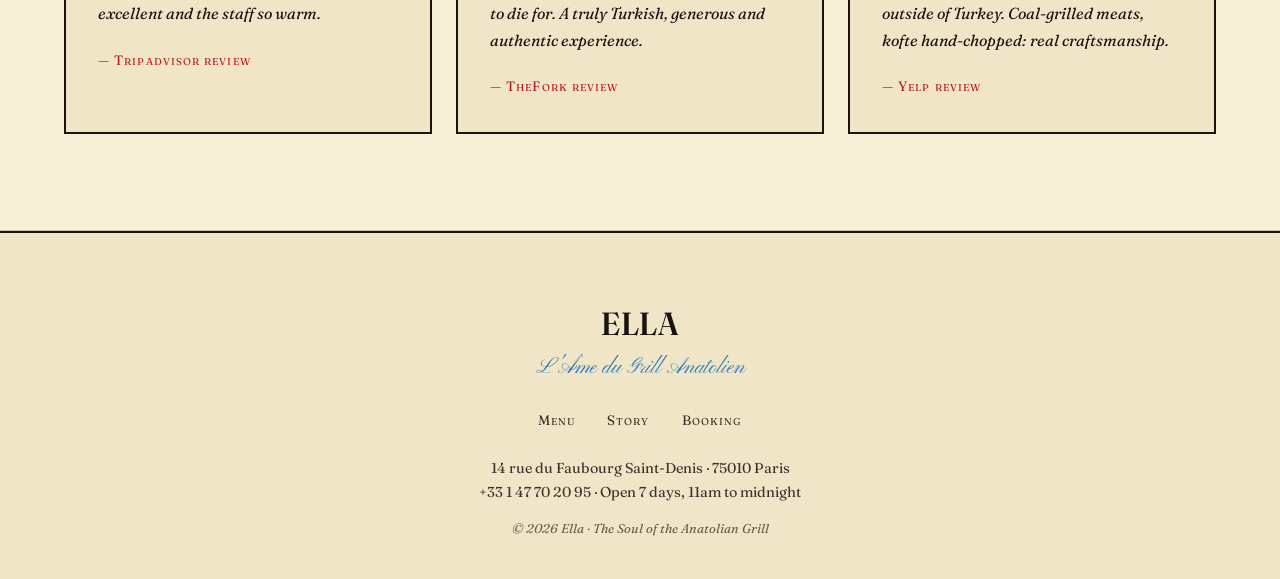
==== commit f0c70c3c: "Refonte DA parchemin: palette cream/ink/rouge, Pinyon Script bilingue, bordures cadres, fork-spoon d" ====
--- a/index.html
+++ b/index.html
@@ -4,10 +4,9 @@
     <meta charset="UTF-8">
     <meta name="viewport" content="width=device-width, initial-scale=1.0">
     <meta name="description" content="Ella — L'Âme du Grill Anatolien. Cuisine traditionnelle, charbon de bois et hospitalité turque au cœur de Paris.">
-    <meta name="theme-color" content="#0E0C0A">
+    <meta name="theme-color" content="#F1E5C8">
     <link rel="canonical" href="https://dynamic-llama-959391.netlify.app/">
 
-    <!-- Open Graph / Facebook -->
     <meta property="og:type" content="restaurant.restaurant">
     <meta property="og:url" content="https://dynamic-llama-959391.netlify.app/">
     <meta property="og:title" content="Ella · L'Âme du Grill Anatolien">
@@ -15,7 +14,6 @@
     <meta property="og:image" content="https://dynamic-llama-959391.netlify.app/media/posters/ella-5.jpg">
     <meta property="og:locale" content="fr_FR">
 
-    <!-- Twitter -->
     <meta name="twitter:card" content="summary_large_image">
     <meta name="twitter:title" content="Ella · L'Âme du Grill Anatolien">
     <meta name="twitter:description" content="Cuisine traditionnelle turque, charbon de bois et hospitalité au cœur du 10ème à Paris.">
@@ -25,11 +23,10 @@
 
     <link rel="preconnect" href="https://fonts.googleapis.com">
     <link rel="preconnect" href="https://fonts.gstatic.com" crossorigin>
-    <link href="https://fonts.googleapis.com/css2?family=Fraunces:ital,opsz,wght,SOFT@0,9..144,300..700,30..100;1,9..144,300..700,30..100&family=Manrope:wght@300..700&display=swap" rel="stylesheet">
+    <link href="https://fonts.googleapis.com/css2?family=Fraunces:ital,opsz,wght,SOFT@0,9..144,400..700,30..100;1,9..144,400..700,30..100&family=Pinyon+Script&display=swap" rel="stylesheet">
 
     <link rel="stylesheet" href="style.css">
 
-    <!-- Schema.org Restaurant -->
     <script type="application/ld+json">
     {
       "@context": "https://schema.org",
@@ -92,48 +89,59 @@
     </header>
 
     <main>
-        <section class="hero hero-video" aria-labelledby="hero-title">
-            <!-- Vidéo de fond du hero. Autoplay muet, en boucle, sans contrôle -->
-            <video class="hero-bg-video" autoplay muted loop playsinline preload="metadata"
-                   poster="media/posters/ella-5.jpg" aria-hidden="true">
-                <source src="media/videos/ella-5.mp4" type="video/mp4">
-            </video>
-
+        <section class="hero" aria-labelledby="hero-title">
             <span class="hero-eyebrow" data-i18n="hero.eyebrow">Restaurant turc · 10ème Paris</span>
-            <h1 id="hero-title"><span data-i18n="hero.title.l1">L'Âme</span><br><span data-i18n="hero.title.l2">du Grill</span><br><span data-i18n="hero.title.l3">Anatolien</span></h1>
-            <p class="subtitle" data-i18n="hero.subtitle">Héritage. Saveurs. Générosité.</p>
-            <div class="btn-container">
-                <a class='btn btn-primary' data-i18n='hero.cta.book' href='/reservation'>Réserver une table</a>
-                <a class='btn' data-i18n='hero.cta.menu' href='/menu'>Voir le menu</a>
-            </div>
+
+            <div class="hero-mark">
+                <h1 id="hero-title" class="mark-name">ELLA</h1>
+                <span class="mark-tagline">L'Âme du Grill Anatolien</span>
+            </div>
+
+            <div class="hero-frame">
+                <video class="hero-bg-video" autoplay muted loop playsinline preload="metadata"
+                       poster="media/posters/ella-5.jpg" aria-hidden="true">
+                    <source src="media/videos/ella-5.mp4" type="video/mp4">
+                </video>
+
+                <div class="hero-overlay">
+                    <h1 data-i18n="hero.title.main">Charbon de bois.<br><em>Kofte au couteau.</em></h1>
+                    <span class="script-sub">Charcoal grill — knife-cut kofte</span>
+                    <p class="subtitle" data-i18n="hero.subtitle">Cuisine traditionnelle turque, kurde et anatolienne. Paris 10ème.</p>
+                    <div class="btn-container">
+                        <a class='btn btn-primary' data-i18n='hero.cta.book' href='/reservation'>Réserver une table</a>
+                        <a class='btn' data-i18n='hero.cta.menu' href='/menu'>Voir le menu</a>
+                    </div>
+                </div>
+            </div>
+
             <span class="scroll-indicator" aria-hidden="true" data-i18n="hero.scroll">Découvrir</span>
         </section>
 
         <section class="features" aria-label="Notre univers">
             <a class='feature-card reveal' href='/experience'>
                 <img src="media/posters/ella-7.jpg" alt="Salle d'Ella avec mezze à la table, pierres apparentes" loading="lazy" width="800" height="1422">
-                <h3 data-i18n="feature.1.title">Un lieu<br>chargé d'histoire</h3>
+                <h3 data-i18n="feature.1.title">Un lieu chargé d'histoire</h3>
                 <span class="feature-arrow" data-i18n="feature.1.arrow">Découvrir →</span>
             </a>
 
             <a class='feature-card reveal reveal-delay-1' href='/menu'>
                 <img src="media/posters/ella-4.jpg" alt="Adana kebab haché au couteau dressé sur planche" loading="lazy" width="800" height="1422">
-                <h3 data-i18n="feature.2.title">Des saveurs<br>authentiques</h3>
+                <h3 data-i18n="feature.2.title">Des saveurs authentiques</h3>
                 <span class="feature-arrow" data-i18n="feature.2.arrow">Voir le menu →</span>
             </a>
 
             <a class='feature-card reveal reveal-delay-2' href='/reservation'>
                 <img src="media/posters/ella-1.jpg" alt="Pâte étalée à la main sur planche farinée" loading="lazy" width="800" height="1422">
-                <h3 data-i18n="feature.3.title">Une expérience<br>intemporelle</h3>
+                <h3 data-i18n="feature.3.title">Une expérience intemporelle</h3>
                 <span class="feature-arrow" data-i18n="feature.3.arrow">Réserver →</span>
             </a>
         </section>
 
-        <!-- NOUVELLE SECTION : MOSAÏQUE VIDÉO STYLE INSTAGRAM -->
         <section class="video-mosaic" aria-labelledby="mosaic-title">
             <div class="mosaic-header reveal">
                 <span class="eyebrow" data-i18n="mosaic.eyebrow">Dans nos cuisines</span>
                 <h2 id="mosaic-title" data-i18n="mosaic.title">Le geste, la flamme,<br><em>la générosité.</em></h2>
+                <span class="script-sub">In our kitchens</span>
                 <p data-i18n="mosaic.intro">Quelques instants captés derrière la passe — la pâte étirée à la main, les brochettes au charbon, la salle à votre arrivée.</p>
             </div>
 
@@ -171,6 +179,7 @@
         <section class="reviews" aria-labelledby="reviews-title">
             <div class="reviews-header reveal">
                 <h2 id="reviews-title" data-i18n="reviews.title">Ce qu'ils en disent</h2>
+                <span class="script-sub">What they're saying</span>
                 <div class="reviews-stats">
                     <div class="stat">
                         <span class="stat-value" data-i18n="reviews.stat1.value">4,4 / 5</span>
@@ -204,13 +213,14 @@
 
     <footer>
         <div class="footer-brand">ELLA</div>
+        <div class="footer-tagline">L'Âme du Grill Anatolien</div>
         <div class="footer-links">
             <a data-i18n='nav.menu' href='/menu'>Menu</a>
             <a data-i18n='nav.history' href='/histoire'>Histoire</a>
             <a data-i18n='nav.reservation' href='/reservation'>Réservation</a>
         </div>
         <p data-i18n="footer.address">14 rue du Faubourg Saint-Denis · 75010 Paris</p>
-        <p data-i18n="footer.contact">01 47 70 20 95 · Ouvert 7j/7 de 11h à minuit</p>
+        <p data-i18n="footer.contact"><a href="tel:+33147702095">01 47 70 20 95</a> · Ouvert 7j/7 de 11h à minuit</p>
         <p class="copyright" data-i18n="footer.copyright">© 2026 Ella · L'Âme du Grill Anatolien</p>
     </footer>
 
--- a/style.css
+++ b/style.css
@@ -1,30 +1,37 @@
 /* =========================================
-   SYSTÈME DE DESIGN — ELLA
+   ELLA — DA PARCHEMIN
+   Inspirée du menu imprimé : papier vieilli, encre noire,
+   accents rouge & bleu, fourchette-cuillère en dividers,
+   bordures cadres, traitement bilingue.
    ========================================= */
 :root {
-    /* Palette enrichie */
-    --night: #0E0C0A;
-    --charcoal: #1C1A17;
-    --charcoal-soft: #14110D;
-    --ember-orange: #C75D2C;
-    --ember-glow: #E89B40;
-    --aged-brass: #B08A4F;
-    --gold: #D4A661;
-    --cream: #EFE4D2;
-    --cream-soft: #F5EDDD;
-    --deep-burgundy: #5C1F1F;
-    --stone-beige: #CBB594;
-    --stone-muted: rgba(203, 181, 148, 0.6);
+    /* Palette parchemin */
+    --parchment: #F1E5C8;
+    --parchment-soft: #F8EFD7;
+    --parchment-dark: #E2D2AB;
+    --parchment-shadow: rgba(38, 28, 18, 0.06);
+    --ink: #1A1410;
+    --ink-soft: #3D332A;
+    --ink-mute: #6B5A47;
+    --ember-red: #B91C1C;
+    --ember-red-soft: #DA3737;
+    --azure-blue: #2C7BB6;
+    --azure-blue-soft: #4FA1D7;
+    --gold: #B08A4F;
+    --gold-glow: #D4A661;
+    --paper-line: rgba(26, 20, 16, 0.18);
+    --paper-line-soft: rgba(26, 20, 16, 0.08);
 
     /* Polices */
     --font-display: 'Fraunces', 'Iowan Old Style', Georgia, serif;
     --font-headings: 'Fraunces', 'Iowan Old Style', Georgia, serif;
-    --font-body: 'Manrope', -apple-system, BlinkMacSystemFont, sans-serif;
+    --font-body: 'Fraunces', 'Iowan Old Style', Georgia, serif;
+    --font-script: 'Pinyon Script', 'Allura', cursive;
 
     /* Échelle fluide */
-    --fs-display: clamp(3.2rem, 8vw, 6.5rem);
-    --fs-h1: clamp(2.4rem, 5.5vw, 4.5rem);
-    --fs-h2: clamp(1.9rem, 4vw, 3.2rem);
+    --fs-display: clamp(3rem, 7.5vw, 6rem);
+    --fs-h1: clamp(2.2rem, 5vw, 4rem);
+    --fs-h2: clamp(1.8rem, 3.8vw, 2.8rem);
     --fs-h3: clamp(1.1rem, 1.5vw, 1.4rem);
 
     /* Easing */
@@ -32,118 +39,46 @@
     --ease-in-out: cubic-bezier(0.65, 0, 0.35, 1);
 }
 
-/* =========================================
-   RÉINITIALISATION
-   ========================================= */
-* {
-    margin: 0;
-    padding: 0;
-    box-sizing: border-box;
-}
-
-html {
-    scroll-behavior: smooth;
-}
+* { margin: 0; padding: 0; box-sizing: border-box; }
+html { scroll-behavior: smooth; }
 
 body {
-    background-color: var(--charcoal);
-    color: var(--cream);
+    background-color: var(--parchment);
+    background-image:
+        radial-gradient(circle at 20% 15%, rgba(176, 138, 79, 0.10) 0%, transparent 45%),
+        radial-gradient(circle at 80% 85%, rgba(176, 138, 79, 0.08) 0%, transparent 45%),
+        url("data:image/svg+xml;utf8,<svg xmlns='http://www.w3.org/2000/svg' width='200' height='200'><filter id='n'><feTurbulence type='fractalNoise' baseFrequency='0.85' numOctaves='2' seed='3'/><feColorMatrix values='0 0 0 0 0.3  0 0 0 0 0.2  0 0 0 0 0.1  0 0 0 0.07 0'/></filter><rect width='100%25' height='100%25' filter='url(%23n)'/></svg>");
+    color: var(--ink);
     font-family: var(--font-body);
-    font-weight: 350;
-    line-height: 1.65;
+    font-weight: 400;
+    line-height: 1.7;
     -webkit-font-smoothing: antialiased;
-    -moz-osx-font-smoothing: grayscale;
     overflow-x: hidden;
 }
 
-::selection {
-    background-color: var(--ember-orange);
-    color: var(--cream);
-}
-
-/* Custom scrollbar */
-::-webkit-scrollbar {
-    width: 10px;
-}
-::-webkit-scrollbar-track {
-    background: var(--night);
-}
-::-webkit-scrollbar-thumb {
-    background: var(--aged-brass);
-    border-radius: 0;
-}
-::-webkit-scrollbar-thumb:hover {
-    background: var(--ember-orange);
-}
+::selection { background-color: var(--ember-red); color: var(--parchment); }
+::-webkit-scrollbar { width: 10px; }
+::-webkit-scrollbar-track { background: var(--parchment-dark); }
+::-webkit-scrollbar-thumb { background: var(--ink); }
+::-webkit-scrollbar-thumb:hover { background: var(--ember-red); }
 
 h1, h2, h3, h4, h5, h6 {
     font-family: var(--font-headings);
-    font-weight: 400;
-    letter-spacing: -0.015em;
-    font-variation-settings: "SOFT" 50, "opsz" 144;
-}
-
-a {
-    color: var(--cream);
-    text-decoration: none;
-    transition: color 0.4s var(--ease-out);
-}
-
-img {
-    max-width: 100%;
-    display: block;
-}
-
-/* =========================================
-   ANIMATIONS GLOBALES
-   ========================================= */
-@keyframes fadeInUp {
-    from {
-        opacity: 0;
-        transform: translateY(40px);
-    }
-    to {
-        opacity: 1;
-        transform: translateY(0);
-    }
-}
-
-@keyframes fadeIn {
-    from { opacity: 0; }
-    to { opacity: 1; }
-}
-
-@keyframes kenBurns {
-    0% { transform: scale(1); }
-    100% { transform: scale(1.08); }
-}
-
-@keyframes shimmer {
-    0% { transform: translateX(-100%); }
-    100% { transform: translateX(100%); }
-}
-
-@keyframes scrollBounce {
-    0%, 100% { transform: translateY(0); opacity: 0.6; }
-    50% { transform: translateY(8px); opacity: 1; }
-}
-
-@keyframes glow {
-    0%, 100% { opacity: 0.4; }
-    50% { opacity: 1; }
-}
-
-.reveal {
-    opacity: 0;
-    transform: translateY(40px);
-    transition: opacity 1s var(--ease-out), transform 1s var(--ease-out);
-}
-
-.reveal.is-visible {
-    opacity: 1;
-    transform: translateY(0);
-}
-
+    font-weight: 500;
+    letter-spacing: -0.005em;
+    color: var(--ink);
+    font-variation-settings: "SOFT" 30, "opsz" 144;
+}
+
+a { color: var(--ink); text-decoration: none; transition: color 0.4s var(--ease-out); }
+img, video { max-width: 100%; display: block; }
+
+@keyframes fadeInUp { from { opacity: 0; transform: translateY(40px); } to { opacity: 1; transform: translateY(0); } }
+@keyframes fadeIn { from { opacity: 0; } to { opacity: 1; } }
+@keyframes scrollBounce { 0%,100%{transform:translateY(0);opacity:0.6;} 50%{transform:translateY(8px);opacity:1;} }
+
+.reveal { opacity: 0; transform: translateY(30px); transition: opacity 0.9s var(--ease-out), transform 0.9s var(--ease-out); }
+.reveal.is-visible { opacity: 1; transform: translateY(0); }
 .reveal-delay-1 { transition-delay: 0.1s; }
 .reveal-delay-2 { transition-delay: 0.25s; }
 .reveal-delay-3 { transition-delay: 0.4s; }
@@ -157,59 +92,84 @@
     .reveal { opacity: 1; transform: none; }
 }
 
-/* =========================================
-   NAVIGATION (HEADER)
-   ========================================= */
+/* COMPOSANTS DA */
+.script-sub {
+    font-family: var(--font-script);
+    color: var(--azure-blue);
+    font-size: 1.5rem;
+    font-weight: 400;
+    line-height: 1;
+    margin-top: 0.2rem;
+    letter-spacing: 0;
+}
+
+.notice-red {
+    color: var(--ember-red);
+    font-style: italic;
+    font-size: 0.95rem;
+    line-height: 1.5;
+    margin-top: 0.6rem;
+}
+
+.smallcaps { font-variant: small-caps; letter-spacing: 0.06em; font-weight: 500; }
+
+.rule {
+    display: flex;
+    align-items: center;
+    justify-content: center;
+    gap: 1.2rem;
+    margin: 1.2rem 0 2rem;
+}
+.rule::before, .rule::after {
+    content: '';
+    flex: 1;
+    height: 1px;
+    background: var(--ink);
+    max-width: 240px;
+}
+.rule .icon-cutlery { width: 32px; height: 32px; display: inline-block; color: var(--ink); }
+
+/* HEADER */
 header {
     position: fixed;
     top: 0;
     width: 100%;
-    padding: 1.8rem 5%;
+    padding: 1.5rem 5%;
     display: flex;
     justify-content: space-between;
     align-items: center;
-    background: linear-gradient(to bottom, rgba(14,12,10,0.85) 0%, rgba(14,12,10,0) 100%);
+    background: rgba(241, 229, 200, 0.85);
+    backdrop-filter: blur(10px);
+    -webkit-backdrop-filter: blur(10px);
     z-index: 1000;
-    transition: padding 0.4s var(--ease-out), background-color 0.4s var(--ease-out), backdrop-filter 0.4s var(--ease-out);
-}
-
+    border-bottom: 1px solid var(--paper-line);
+    transition: padding 0.4s var(--ease-out), background-color 0.4s var(--ease-out);
+}
 header.scrolled {
     padding: 1rem 5%;
-    background: rgba(14,12,10,0.92);
-    backdrop-filter: blur(8px);
-    -webkit-backdrop-filter: blur(8px);
-    border-bottom: 1px solid rgba(203, 181, 148, 0.08);
+    background: rgba(241, 229, 200, 0.95);
 }
 
 .logo {
     font-family: var(--font-display);
-    font-size: 1.7rem;
-    font-weight: 500;
-    color: var(--cream);
-    letter-spacing: -0.01em;
-    font-variation-settings: "SOFT" 100, "opsz" 144, "WONK" 1;
-    transition: color 0.4s var(--ease-out);
-}
-
-.logo:hover {
-    color: var(--gold);
-}
-
-nav ul {
-    display: flex;
-    list-style: none;
-    gap: 2rem;
-}
-
+    font-size: 1.8rem;
+    font-weight: 600;
+    color: var(--ink);
+    letter-spacing: 0.02em;
+    font-variation-settings: "SOFT" 30, "opsz" 144, "WONK" 1;
+}
+.logo:hover { color: var(--ember-red); }
+
+nav ul { display: flex; list-style: none; gap: 1.8rem; }
 nav ul li a {
-    font-size: 0.95rem;
-    font-weight: 400;
-    color: var(--stone-beige);
+    font-size: 0.85rem;
+    font-weight: 500;
+    font-variant: small-caps;
+    letter-spacing: 0.08em;
+    color: var(--ink-soft);
     position: relative;
     padding: 0.3rem 0;
-    letter-spacing: 0;
-}
-
+}
 nav ul li a::after {
     content: '';
     position: absolute;
@@ -217,269 +177,267 @@
     left: 0;
     width: 0;
     height: 1px;
-    background-color: var(--gold);
+    background-color: var(--ember-red);
     transition: width 0.4s var(--ease-out);
 }
-
-nav ul li a:hover,
-nav ul li a.active {
-    color: var(--cream);
-}
-
-nav ul li a:hover::after,
-nav ul li a.active::after {
-    width: 100%;
-}
-
-.menu-btn {
-    display: none;
-    color: var(--cream);
-    font-size: 1.4rem;
-    cursor: pointer;
-    background: transparent;
-    border: none;
-    transition: color 0.3s var(--ease-out);
-}
-
-.menu-btn:hover {
-    color: var(--gold);
-}
-
-/* Sélecteur de langue */
-.header-right {
-    display: flex;
-    align-items: center;
-    gap: 2rem;
-}
-
-.lang-switch {
-    display: flex;
-    gap: 0.4rem;
-    align-items: center;
-}
-
+nav ul li a:hover, nav ul li a.active { color: var(--ink); }
+nav ul li a:hover::after, nav ul li a.active::after { width: 100%; }
+
+.menu-btn { display: none; color: var(--ink); font-size: 1.4rem; cursor: pointer; background: transparent; border: none; }
+
+.header-right { display: flex; align-items: center; gap: 2rem; }
+
+.lang-switch { display: flex; gap: 0.4rem; align-items: center; }
 .lang-switch button {
     background: transparent;
     border: none;
-    color: var(--stone-beige);
+    color: var(--ink-soft);
     font-family: var(--font-body);
     font-size: 0.85rem;
-    letter-spacing: 0;
+    font-variant: small-caps;
+    letter-spacing: 0.08em;
     padding: 0.3rem 0.4rem;
     cursor: pointer;
     transition: color 0.3s var(--ease-out);
     font-weight: 500;
 }
-
-.lang-switch button:hover {
-    color: var(--cream);
-}
-
-.lang-switch button.active {
-    color: var(--gold);
-}
-
-.lang-switch .lang-sep {
-    color: rgba(203, 181, 148, 0.3);
-    font-size: 0.7rem;
-    pointer-events: none;
-}
-
-/* =========================================
-   HERO (ACCUEIL)
-   ========================================= */
+.lang-switch button:hover { color: var(--ember-red); }
+.lang-switch button.active,
+.lang-switch button[aria-pressed="true"] { color: var(--ember-red); font-weight: 600; }
+.lang-switch .lang-sep { color: var(--paper-line); font-size: 0.7rem; pointer-events: none; }
+
+/* HERO */
 .hero {
-    height: 100vh;
-    min-height: 700px;
+    min-height: 100vh;
     position: relative;
     display: flex;
     flex-direction: column;
     justify-content: center;
-    padding: 0 8%;
+    padding: 8rem 8% 6rem;
     overflow: hidden;
-}
-
-.hero::before {
-    content: '';
-    position: absolute;
-    inset: 0;
-    background-image: url('https://images.unsplash.com/photo-1555939594-58d7cb561ad1?ixlib=rb-4.0.3&auto=format&fit=crop&w=1920&q=80');
-    background-size: cover;
-    background-position: center;
-    z-index: -2;
-    animation: kenBurns 18s ease-out forwards;
-}
-
-.hero::after {
-    content: '';
-    position: absolute;
-    inset: 0;
-    background:
-        radial-gradient(ellipse at 30% 50%, rgba(199, 93, 44, 0.15) 0%, transparent 60%),
-        linear-gradient(to right, rgba(14,12,10,0.92) 0%, rgba(14,12,10,0.5) 50%, rgba(14,12,10,0.85) 100%),
-        linear-gradient(to top, rgba(14,12,10,0.6) 0%, transparent 40%);
-    z-index: -1;
+    background: var(--parchment);
+}
+
+.hero-mark { text-align: center; margin-bottom: 0.5rem; animation: fadeInUp 1.1s var(--ease-out) 0.2s both; }
+.hero-mark .mark-name {
+    font-family: var(--font-display);
+    font-size: clamp(3.5rem, 9vw, 7rem);
+    font-weight: 600;
+    color: var(--ink);
+    letter-spacing: 0.03em;
+    line-height: 1;
+    font-variation-settings: "SOFT" 30, "opsz" 144, "WONK" 1;
+}
+.hero-mark .mark-tagline {
+    font-family: var(--font-script);
+    color: var(--azure-blue);
+    font-size: 2rem;
+    margin-top: 0.4rem;
+    line-height: 1;
 }
 
 .hero-eyebrow {
-    display: inline-block;
-    color: var(--gold);
-    font-size: 0.95rem;
-    font-weight: 400;
-    margin-bottom: 1.8rem;
-    font-style: italic;
-    font-family: var(--font-headings);
+    display: block;
+    color: var(--ember-red);
+    font-size: 1rem;
+    font-style: italic;
+    text-align: center;
+    font-family: var(--font-display);
+    margin-bottom: 0.4rem;
     font-variation-settings: "SOFT" 100, "opsz" 144;
     animation: fadeIn 1.2s var(--ease-out) 0.3s both;
 }
 
-.hero h1 {
-    font-family: var(--font-display);
-    font-size: var(--fs-display);
-    font-weight: 350;
-    line-height: 0.98;
+.hero-frame {
+    position: relative;
+    border: 2px solid var(--ink);
+    padding: 0;
+    background: var(--ink);
+    aspect-ratio: 16 / 9;
+    width: 100%;
+    max-width: 1200px;
+    margin: 2rem auto 0;
+    overflow: hidden;
+    animation: fadeInUp 1.1s var(--ease-out) 0.5s both;
+}
+
+.hero-frame::before, .hero-frame::after {
+    content: '';
+    position: absolute;
+    width: 16px;
+    height: 16px;
+    border: 2px solid var(--ink);
+    background: var(--parchment);
+    z-index: 4;
+}
+.hero-frame::before { top: -10px; left: -10px; }
+.hero-frame::after { bottom: -10px; right: -10px; }
+
+.hero-bg-video {
+    position: absolute;
+    inset: 0;
+    width: 100%;
+    height: 100%;
+    object-fit: cover;
+    object-position: center;
+    opacity: 0;
+    animation: fadeIn 1.4s var(--ease-out) 0.4s forwards;
+}
+
+.hero-overlay {
+    position: absolute;
+    inset: 0;
+    background: linear-gradient(to bottom, rgba(26,20,16,0.25) 0%, rgba(26,20,16,0.65) 100%);
+    z-index: 2;
+    display: flex;
+    flex-direction: column;
+    align-items: center;
+    justify-content: center;
+    text-align: center;
+    padding: 2rem;
+    color: var(--parchment);
+}
+
+.hero-overlay h1 {
+    font-family: var(--font-display);
+    font-size: clamp(2rem, 5vw, 4rem);
+    font-weight: 500;
+    line-height: 1;
+    color: var(--parchment);
+    margin-bottom: 0.4rem;
+    font-variation-settings: "SOFT" 30, "opsz" 144, "WONK" 1;
+}
+.hero-overlay h1 em {
+    font-style: italic;
+    color: var(--gold-glow);
+    font-variation-settings: "SOFT" 100, "opsz" 144;
+}
+.hero-overlay .script-sub {
+    color: var(--gold-glow);
+    margin-bottom: 1.5rem;
+}
+.hero-overlay p.subtitle {
+    font-size: 1rem;
+    font-style: italic;
+    color: var(--parchment);
     margin-bottom: 1.8rem;
-    max-width: 900px;
-    color: var(--cream);
-    letter-spacing: -0.025em;
-    font-variation-settings: "SOFT" 80, "opsz" 144, "WONK" 1;
-    animation: fadeInUp 1.2s var(--ease-out) 0.5s both;
-}
-
-.hero h1 em {
-    font-style: italic;
-    font-weight: 400;
-    color: var(--cream);
-    display: inline-block;
-    font-variation-settings: "SOFT" 100, "opsz" 144;
-}
-
-.hero p.subtitle {
-    font-size: 1.15rem;
-    font-style: italic;
-    font-family: var(--font-headings);
-    font-weight: 350;
-    color: var(--stone-beige);
-    margin-bottom: 2.8rem;
-    max-width: 500px;
-    letter-spacing: 0;
-    font-variation-settings: "SOFT" 100, "opsz" 144;
-    animation: fadeInUp 1.2s var(--ease-out) 0.8s both;
+    max-width: 520px;
 }
 
 .btn-container {
     display: flex;
-    gap: 1.5rem;
+    gap: 1rem;
     flex-wrap: wrap;
-    animation: fadeInUp 1.2s var(--ease-out) 1s both;
+    justify-content: center;
+    animation: fadeInUp 1.1s var(--ease-out) 0.8s both;
 }
 
 .scroll-indicator {
     position: absolute;
-    bottom: 2.5rem;
+    bottom: 1.5rem;
     left: 50%;
     transform: translateX(-50%);
     display: flex;
     flex-direction: column;
     align-items: center;
-    gap: 0.8rem;
-    color: var(--stone-beige);
-    font-size: 0.75rem;
-    font-style: italic;
-    font-family: var(--font-headings);
-    letter-spacing: 0;
-    animation: fadeIn 1.5s var(--ease-out) 1.5s both;
-}
-
+    gap: 0.5rem;
+    color: var(--ink-mute);
+    font-size: 0.78rem;
+    font-style: italic;
+    letter-spacing: 0.08em;
+    font-variant: small-caps;
+    animation: fadeIn 1.4s var(--ease-out) 1.4s both;
+}
 .scroll-indicator::after {
     content: '';
     width: 1px;
-    height: 40px;
-    background: linear-gradient(to bottom, var(--stone-beige), transparent);
+    height: 36px;
+    background: linear-gradient(to bottom, var(--ink-mute), transparent);
     animation: scrollBounce 2s ease-in-out infinite;
 }
 
-/* =========================================
-   BOUTONS
-   ========================================= */
+/* BOUTONS */
 .btn {
     display: inline-flex;
     align-items: center;
     gap: 0.8rem;
-    padding: 1rem 2rem;
-    border: 1px solid var(--gold);
-    color: var(--gold);
-    font-size: 0.95rem;
-    letter-spacing: 0;
-    font-weight: 500;
-    transition: all 0.5s var(--ease-out);
+    padding: 0.9rem 1.6rem;
+    border: 2px solid var(--ink);
+    color: var(--ink);
+    font-size: 0.85rem;
+    letter-spacing: 0.1em;
+    font-variant: small-caps;
+    font-weight: 500;
+    transition: all 0.4s var(--ease-out);
     cursor: pointer;
+    background: var(--parchment-soft);
+    font-family: var(--font-body);
+    text-decoration: none;
+}
+.btn:hover { background-color: var(--ink); color: var(--parchment); }
+
+.btn-primary {
+    background-color: var(--ember-red);
+    border-color: var(--ember-red);
+    color: var(--parchment);
+}
+.btn-primary:hover { background-color: var(--ink); border-color: var(--ink); color: var(--parchment); }
+
+/* Boutons sur fond sombre (vidéo hero) */
+.hero-overlay .btn {
     background: transparent;
-    position: relative;
-    overflow: hidden;
-    font-family: var(--font-body);
-}
-
-.btn::before {
-    content: '';
-    position: absolute;
-    inset: 0;
-    background-color: var(--gold);
-    transform: translateX(-101%);
-    transition: transform 0.5s var(--ease-out);
-    z-index: -1;
-}
-
-.btn:hover {
-    color: var(--charcoal);
-}
-
-.btn:hover::before {
-    transform: translateX(0);
-}
-
-.btn-primary {
-    background-color: var(--ember-orange);
-    border-color: var(--ember-orange);
-    color: var(--cream);
-}
-
-.btn-primary::before {
-    background-color: var(--ember-glow);
-}
-
-.btn-primary:hover {
-    color: var(--charcoal);
-    border-color: var(--ember-glow);
-}
-
-/* =========================================
-   FEATURES (3 CARTES)
-   ========================================= */
+    border-color: var(--parchment);
+    color: var(--parchment);
+}
+.hero-overlay .btn:hover {
+    background: var(--parchment);
+    color: var(--ink);
+}
+.hero-overlay .btn-primary {
+    background: var(--ember-red);
+    border-color: var(--ember-red);
+    color: var(--parchment);
+}
+.hero-overlay .btn-primary:hover {
+    background: var(--parchment);
+    border-color: var(--parchment);
+    color: var(--ink);
+}
+
+/* FEATURES */
 .features {
     display: grid;
     grid-template-columns: repeat(3, 1fr);
-    gap: 1px;
-    background-color: rgba(203, 181, 148, 0.15);
-    padding: 1px 5%;
-    margin-top: -110px;
-    position: relative;
-    z-index: 10;
+    gap: 1.5rem;
+    padding: 5rem 5%;
+    max-width: 1400px;
+    margin: 0 auto;
+    background-color: var(--parchment);
 }
 
 .feature-card {
     position: relative;
     height: 360px;
-    background-color: var(--charcoal);
+    background-color: var(--parchment-soft);
+    border: 2px solid var(--ink);
     overflow: hidden;
     display: flex;
     flex-direction: column;
-    align-items: center;
     justify-content: flex-end;
-    padding: 2.5rem;
+    padding: 0;
     text-align: center;
     text-decoration: none;
-}
+    transition: transform 0.4s var(--ease-out);
+}
+.feature-card::before {
+    content: '';
+    position: absolute;
+    top: 6px; left: 6px; right: 6px; bottom: 6px;
+    border: 1px solid var(--ink);
+    pointer-events: none;
+    z-index: 4;
+}
+.feature-card:hover { transform: translateY(-4px); }
 
 .feature-card img {
     position: absolute;
@@ -487,1065 +445,789 @@
     width: 100%;
     height: 100%;
     object-fit: cover;
-    opacity: 0.35;
-    transition: opacity 0.7s var(--ease-out), transform 0.9s var(--ease-out);
+    transition: transform 0.7s var(--ease-out);
     z-index: 1;
 }
-
 .feature-card::after {
     content: '';
     position: absolute;
     inset: 0;
-    background: linear-gradient(to top, rgba(14,12,10,0.95) 0%, rgba(14,12,10,0.3) 100%);
+    background: linear-gradient(to top, rgba(26,20,16,0.92) 0%, rgba(26,20,16,0.2) 60%);
     z-index: 2;
-    transition: opacity 0.5s var(--ease-out);
-}
-
-.feature-card:hover img {
-    opacity: 0.55;
-    transform: scale(1.08);
-}
+}
+.feature-card:hover img { transform: scale(1.05); }
 
 .feature-card h3 {
     position: relative;
     z-index: 3;
-    font-size: 1.7rem;
-    color: var(--cream);
-    letter-spacing: -0.02em;
-    font-weight: 400;
+    font-size: 1.5rem;
+    color: var(--parchment);
+    font-weight: 500;
     line-height: 1.15;
-    transition: color 0.4s var(--ease-out);
+    padding: 0 1.5rem 0.4rem;
+    font-variation-settings: "SOFT" 30, "opsz" 144;
 }
 
 .feature-card .feature-arrow {
     position: relative;
     z-index: 3;
-    color: var(--gold);
-    font-size: 0.95rem;
-    font-style: italic;
-    font-family: var(--font-headings);
-    margin-top: 0.8rem;
-    opacity: 0;
-    transform: translateY(10px);
-    transition: opacity 0.5s var(--ease-out), transform 0.5s var(--ease-out);
+    color: var(--gold-glow);
+    font-size: 0.85rem;
+    font-variant: small-caps;
+    letter-spacing: 0.1em;
+    padding: 0 1.5rem 1.5rem;
+}
+
+/* MOSAÏQUE VIDÉO */
+.video-mosaic {
+    background-color: var(--parchment);
+    padding: 6rem 5% 4rem;
+    text-align: center;
+}
+
+.mosaic-header { max-width: 720px; margin: 0 auto 3rem; text-align: center; }
+.mosaic-header .eyebrow {
+    color: var(--ember-red);
+    font-size: 1rem;
+    font-style: italic;
+    font-family: var(--font-display);
+    margin-bottom: 0.4rem;
+    display: inline-block;
     font-variation-settings: "SOFT" 100, "opsz" 144;
 }
-
-.feature-card:hover h3 {
-    color: var(--ember-glow);
-}
-
-.feature-card:hover .feature-arrow {
-    opacity: 1;
-    transform: translateY(0);
-}
-
-/* =========================================
-   SECTIONS GÉNÉRIQUES
-   ========================================= */
-.page-section {
-    padding: 10rem 5% 6rem;
-    min-height: 100vh;
-    background-color: var(--charcoal);
-}
-
-.page-header {
-    margin-bottom: 5rem;
-    max-width: 760px;
-}
-
+.mosaic-header h2 {
+    font-family: var(--font-display);
+    font-size: var(--fs-h1);
+    color: var(--ink);
+    line-height: 1;
+    margin-bottom: 0.4rem;
+    letter-spacing: -0.015em;
+    font-weight: 500;
+    font-variation-settings: "SOFT" 30, "opsz" 144, "WONK" 1;
+}
+.mosaic-header h2 em { font-style: italic; color: var(--ember-red); font-variation-settings: "SOFT" 100, "opsz" 144; }
+.mosaic-header .script-sub { display: block; margin-bottom: 1rem; }
+.mosaic-header p { color: var(--ink-soft); font-size: 1rem; line-height: 1.7; max-width: 560px; margin: 0 auto; }
+
+.mosaic-grid {
+    display: grid;
+    grid-template-columns: repeat(4, 1fr);
+    grid-template-rows: 320px 320px;
+    gap: 12px;
+    max-width: 1300px;
+    margin: 0 auto 2.5rem;
+}
+.mosaic-item {
+    position: relative;
+    overflow: hidden;
+    margin: 0;
+    background-color: var(--ink);
+    border: 2px solid var(--ink);
+    transition: transform 0.5s var(--ease-out);
+}
+.mosaic-item video {
+    width: 100%;
+    height: 100%;
+    object-fit: cover;
+    object-position: center;
+    display: block;
+    transition: transform 0.8s var(--ease-out);
+}
+.mosaic-item::after {
+    content: '';
+    position: absolute;
+    inset: 0;
+    background: linear-gradient(to top, rgba(26,20,16,0.4) 0%, transparent 60%);
+    pointer-events: none;
+}
+.mosaic-item:hover video { transform: scale(1.05); }
+.mosaic-tall { grid-row: 1 / 3; }
+.mosaic-cta { margin-top: 1rem; }
+
+@media (max-width: 900px) {
+    .mosaic-grid { grid-template-columns: repeat(2, 1fr); grid-template-rows: repeat(3, 220px); gap: 8px; }
+    .mosaic-tall { grid-row: auto; grid-column: 1 / -1; height: 320px; }
+    .video-mosaic { padding: 4rem 5% 3rem; }
+}
+
+/* SECTIONS GÉNÉRIQUES */
+.page-section { padding: 10rem 5% 6rem; min-height: 100vh; background-color: var(--parchment); }
+
+.page-header { margin: 0 auto 4rem; max-width: 760px; text-align: center; }
 .page-header .eyebrow {
-    color: var(--gold);
+    color: var(--ember-red);
     font-size: 1rem;
     font-style: italic;
-    font-family: var(--font-headings);
-    margin-bottom: 0.8rem;
+    font-family: var(--font-display);
+    margin-bottom: 0.4rem;
     display: inline-block;
-    letter-spacing: 0;
-    font-variation-settings: "SOFT" 100, "opsz" 144;
-}
-
+}
 .page-header h2 {
     font-family: var(--font-display);
     font-size: var(--fs-h1);
-    color: var(--cream);
-    margin-bottom: 1.5rem;
-    line-height: 1;
-    letter-spacing: -0.025em;
-    font-weight: 350;
-    font-variation-settings: "SOFT" 80, "opsz" 144, "WONK" 1;
-}
-
-.page-header p {
-    color: var(--stone-beige);
-    font-size: 1.05rem;
-    line-height: 1.7;
-    font-weight: 350;
-}
-
-/* =========================================
-   MENU
-   ========================================= */
-.menu-grid {
-    display: grid;
-    grid-template-columns: repeat(2, 1fr);
-    gap: 5rem;
-    max-width: 1200px;
-    margin: 0 auto;
-}
+    color: var(--ink);
+    margin-bottom: 0.4rem;
+    line-height: 1;
+    letter-spacing: -0.015em;
+    font-weight: 500;
+    font-variation-settings: "SOFT" 30, "opsz" 144, "WONK" 1;
+}
+.page-header .script-sub { display: block; margin-bottom: 1.2rem; font-size: 1.7rem; }
+.page-header p { color: var(--ink-soft); font-size: 1rem; line-height: 1.7; }
+
+/* MENU */
+.menu-grid { display: grid; grid-template-columns: repeat(2, 1fr); gap: 4rem; max-width: 1200px; margin: 0 auto; }
 
 .menu-category {
     position: relative;
-}
+    border: 2px solid var(--ink);
+    background: var(--parchment-soft);
+    padding: 2.5rem 2rem 2rem;
+}
+.menu-category::before, .menu-category::after {
+    content: '';
+    position: absolute;
+    width: 14px;
+    height: 14px;
+    border: 2px solid var(--ink);
+    background: var(--parchment-soft);
+}
+.menu-category::before { top: -8px; left: -8px; }
+.menu-category::after { bottom: -8px; right: -8px; }
 
 .menu-category h3 {
     font-family: var(--font-display);
-    font-size: 1.9rem;
-    color: var(--cream);
-    letter-spacing: -0.02em;
-    border-bottom: 1px solid rgba(212, 166, 97, 0.3);
-    padding-bottom: 1rem;
-    margin-bottom: 2rem;
-    position: relative;
-    font-weight: 400;
-    font-style: italic;
-    font-variation-settings: "SOFT" 100, "opsz" 144;
-}
-
-.menu-category h3::after {
-    content: '';
-    position: absolute;
-    bottom: -1px;
-    left: 0;
-    width: 60px;
-    height: 1px;
-    background-color: var(--ember-orange);
-}
+    font-size: 1.6rem;
+    color: var(--ink);
+    text-align: center;
+    margin-bottom: 0.2rem;
+    font-weight: 500;
+    font-variant: small-caps;
+    letter-spacing: 0.06em;
+    font-variation-settings: "SOFT" 30, "opsz" 144;
+}
+.menu-category .script-sub { display: block; text-align: center; margin-bottom: 1.2rem; font-size: 1.3rem; }
+.menu-category .rule { margin: 0.6rem 0 1.4rem; }
 
 .menu-item {
     display: flex;
     justify-content: space-between;
     align-items: baseline;
     gap: 1.5rem;
-    margin-bottom: 1.5rem;
-    padding-bottom: 1.2rem;
-    border-bottom: 1px solid rgba(203, 181, 148, 0.08);
-    transition: border-color 0.4s var(--ease-out);
-}
-
-.menu-item:hover {
-    border-bottom-color: rgba(212, 166, 97, 0.4);
-}
-
-.menu-item-info {
-    flex: 1;
-}
-
+    margin-bottom: 1.1rem;
+    padding-bottom: 0.9rem;
+    border-bottom: 1px dashed var(--paper-line);
+}
+.menu-item:last-child { border-bottom: none; padding-bottom: 0; margin-bottom: 0; }
+
+.menu-item-info { flex: 1; }
 .menu-item-name {
-    color: var(--cream);
-    font-size: 1.05rem;
-    margin-bottom: 0.3rem;
-    font-weight: 500;
-    letter-spacing: 0;
-}
-
+    color: var(--ink);
+    font-size: 1rem;
+    margin-bottom: 0.2rem;
+    font-weight: 500;
+    font-variant: small-caps;
+    letter-spacing: 0.04em;
+}
+.menu-item-name-en {
+    font-family: var(--font-script);
+    color: var(--azure-blue);
+    font-size: 1rem;
+    line-height: 1;
+    margin-left: 0.4rem;
+}
 .menu-item-desc {
-    color: var(--stone-muted);
-    font-size: 0.92rem;
-    line-height: 1.55;
-    font-weight: 350;
-}
-
+    color: var(--ink-soft);
+    font-size: 0.88rem;
+    line-height: 1.5;
+    font-style: italic;
+}
 .menu-item-price {
-    color: var(--ember-glow);
-    font-family: var(--font-headings);
-    font-size: 1.35rem;
-    font-style: italic;
-    font-weight: 400;
+    color: var(--ink);
+    font-family: var(--font-display);
+    font-size: 1.3rem;
+    font-weight: 600;
     white-space: nowrap;
-    font-variation-settings: "SOFT" 100, "opsz" 144, "WONK" 1;
-}
-
-/* =========================================
-   EXPÉRIENCE
-   ========================================= */
+    font-variation-settings: "SOFT" 30, "opsz" 144;
+}
+
+/* EXPÉRIENCE */
 .experience-hero {
     position: relative;
-    min-height: 80vh;
-    background-image:
-        linear-gradient(to right, rgba(14,12,10,0.92) 0%, rgba(14,12,10,0.4) 60%, rgba(14,12,10,0.85) 100%),
-        url('https://images.unsplash.com/photo-1599933371654-20d0eb3f124c?auto=format&fit=crop&w=1920&q=80');
-    background-size: cover;
-    background-position: center;
+    min-height: 70vh;
+    background: var(--parchment);
     display: flex;
     align-items: center;
-    padding: 0 8%;
-    overflow: hidden;
-}
-
-.experience-hero-text {
-    max-width: 600px;
-    position: relative;
-    z-index: 2;
-}
-
+    padding: 10rem 8% 5rem;
+}
+.experience-hero-text { max-width: 720px; margin: 0 auto; text-align: center; z-index: 2; }
 .experience-hero-text .eyebrow {
-    color: var(--gold);
+    color: var(--ember-red);
     font-size: 1rem;
     font-style: italic;
-    font-family: var(--font-headings);
-    margin-bottom: 0.8rem;
+    font-family: var(--font-display);
+    margin-bottom: 0.4rem;
     display: inline-block;
-    font-variation-settings: "SOFT" 100, "opsz" 144;
-}
-
+}
 .experience-hero-text h2 {
     font-family: var(--font-display);
     font-size: var(--fs-h1);
-    color: var(--cream);
-    margin-bottom: 1.5rem;
-    line-height: 1;
-    letter-spacing: -0.025em;
-    font-weight: 350;
-    font-variation-settings: "SOFT" 80, "opsz" 144, "WONK" 1;
-}
-
-.experience-hero-text h2 em {
-    font-style: italic;
-    color: var(--cream);
-    font-variation-settings: "SOFT" 100, "opsz" 144;
-}
-
+    color: var(--ink);
+    margin-bottom: 0.4rem;
+    line-height: 1;
+    letter-spacing: -0.015em;
+    font-weight: 500;
+    font-variation-settings: "SOFT" 30, "opsz" 144, "WONK" 1;
+}
+.experience-hero-text .script-sub { display: block; margin-bottom: 1.2rem; }
 .experience-hero-text p {
-    color: var(--stone-beige);
-    margin-bottom: 2.5rem;
-    font-size: 1.05rem;
-    line-height: 1.7;
-    font-weight: 350;
+    color: var(--ink-soft);
+    margin-bottom: 2rem;
+    font-size: 1rem;
+    line-height: 1.75;
 }
 
 .experience-features {
     display: grid;
     grid-template-columns: repeat(3, 1fr);
-    gap: 1px;
-    background-color: rgba(203, 181, 148, 0.15);
-}
-
+    gap: 1.5rem;
+    padding: 3rem 5% 5rem;
+    max-width: 1400px;
+    margin: 0 auto;
+}
 .exp-feature-card {
-    background-color: var(--charcoal);
-    padding: 6rem 2.5rem;
+    background-color: var(--parchment-soft);
+    border: 2px solid var(--ink);
+    padding: 3rem 2rem;
     text-align: center;
     display: flex;
     flex-direction: column;
     justify-content: center;
     align-items: center;
-    min-height: 340px;
-    position: relative;
-    overflow: hidden;
-    transition: background-color 0.5s var(--ease-out);
-}
-
-.exp-feature-card:hover {
-    background-color: var(--charcoal-soft);
-}
-
-.exp-feature-card.textured {
-    background-image:
-        linear-gradient(rgba(14,12,10,0.75), rgba(14,12,10,0.75)),
-        url('https://images.unsplash.com/photo-1600180758890-6b94519a8ba6?auto=format&fit=crop&w=800&q=80');
-    background-size: cover;
-    background-position: center;
-}
-
+    min-height: 320px;
+    position: relative;
+}
+.exp-feature-card::before {
+    content: '';
+    position: absolute;
+    top: 6px; left: 6px; right: 6px; bottom: 6px;
+    border: 1px solid var(--paper-line);
+    pointer-events: none;
+}
 .exp-feature-card .number {
     font-family: var(--font-display);
-    font-size: 2.8rem;
-    color: var(--ember-orange);
-    margin-bottom: 1.2rem;
-    line-height: 1;
-    font-style: italic;
-    font-weight: 400;
+    font-size: 2.4rem;
+    color: var(--ember-red);
+    margin-bottom: 0.4rem;
+    line-height: 1;
+    font-style: italic;
+    font-weight: 500;
     font-variation-settings: "SOFT" 100, "opsz" 144, "WONK" 1;
 }
-
 .exp-feature-card h3 {
-    color: var(--cream);
-    font-size: 1.6rem;
-    margin-bottom: 1rem;
-    letter-spacing: -0.015em;
-    font-weight: 400;
-}
-
+    color: var(--ink);
+    font-size: 1.4rem;
+    margin-bottom: 0.2rem;
+    font-weight: 500;
+    font-variant: small-caps;
+    letter-spacing: 0.06em;
+}
+.exp-feature-card .script-sub { display: block; margin-bottom: 0.8rem; font-size: 1.2rem; }
 .exp-feature-card p {
-    color: var(--stone-beige);
-    font-size: 0.95rem;
+    color: var(--ink-soft);
+    font-size: 0.92rem;
     max-width: 280px;
     margin: 0 auto;
     line-height: 1.7;
-    font-weight: 350;
-}
-
-/* =========================================
-   BOISSONS
-   ========================================= */
-.drinks-section {
-    background-color: var(--charcoal);
-    padding: 10rem 5% 6rem;
-    min-height: 100vh;
-}
-
-.drinks-container {
-    display: grid;
-    grid-template-columns: 1fr 1fr;
-    gap: 6rem;
-    align-items: start;
-    max-width: 1300px;
-    margin: 0 auto;
-}
-
+    font-style: italic;
+}
+.exp-feature-card.textured {
+    background-image:
+        linear-gradient(rgba(241,229,200,0.85), rgba(241,229,200,0.85)),
+        url('media/posters/ella-1.jpg');
+    background-size: cover;
+    background-position: center;
+}
+
+/* BOISSONS */
+.drinks-section { background-color: var(--parchment); padding: 10rem 5% 6rem; min-height: 100vh; }
+.drinks-container { display: grid; grid-template-columns: 1fr 1fr; gap: 5rem; align-items: start; max-width: 1300px; margin: 0 auto; }
 .drinks-header h2 {
     font-family: var(--font-display);
     font-size: var(--fs-h1);
-    color: var(--cream);
-    margin-bottom: 1.5rem;
-    line-height: 1;
-    letter-spacing: -0.025em;
-    font-weight: 350;
-    font-variation-settings: "SOFT" 80, "opsz" 144, "WONK" 1;
-}
-
-.drinks-header p {
-    color: var(--stone-beige);
-    font-size: 1.05rem;
-    max-width: 450px;
-    margin-bottom: 3rem;
-    font-weight: 350;
-    line-height: 1.7;
-}
-
-.drinks-tabs {
-    display: flex;
-    gap: 0.8rem;
-    margin-bottom: 3rem;
-    flex-wrap: wrap;
-}
-
+    color: var(--ink);
+    margin-bottom: 0.4rem;
+    line-height: 1;
+    letter-spacing: -0.015em;
+    font-weight: 500;
+    font-variation-settings: "SOFT" 30, "opsz" 144, "WONK" 1;
+}
+.drinks-header .script-sub { display: block; margin-bottom: 1.2rem; font-size: 1.7rem; }
+.drinks-header p { color: var(--ink-soft); font-size: 1rem; max-width: 450px; margin-bottom: 2.5rem; line-height: 1.7; }
+
+.drinks-tabs { display: flex; gap: 0.5rem; margin-bottom: 2rem; flex-wrap: wrap; }
 .tab-btn {
-    padding: 0.7rem 1.4rem;
-    font-size: 0.95rem;
-    letter-spacing: 0;
+    padding: 0.55rem 1.1rem;
+    font-size: 0.82rem;
+    letter-spacing: 0.08em;
     cursor: pointer;
-    border: 1px solid rgba(212, 166, 97, 0.3);
-    transition: all 0.4s var(--ease-out);
+    border: 2px solid var(--ink);
+    transition: all 0.3s var(--ease-out);
     font-family: var(--font-body);
     font-weight: 500;
-    background: transparent;
-    color: var(--stone-beige);
-}
-
-.tab-btn.active {
-    background-color: var(--gold);
-    color: var(--charcoal);
-    border-color: var(--gold);
-}
-
-.tab-btn:not(.active):hover {
-    color: var(--cream);
-    border-color: var(--gold);
-}
+    font-variant: small-caps;
+    background: var(--parchment-soft);
+    color: var(--ink);
+}
+.tab-btn.active { background-color: var(--ink); color: var(--parchment); }
+.tab-btn:not(.active):hover { background: var(--ink); color: var(--parchment); }
 
 .drink-list {
     display: none;
     animation: fadeIn 0.6s var(--ease-out);
-}
-
-.drink-list.active {
-    display: block;
-}
-
+    border: 2px solid var(--ink);
+    background: var(--parchment-soft);
+    padding: 2rem;
+    position: relative;
+}
+.drink-list.active { display: block; }
 .drink-item {
     display: flex;
     justify-content: space-between;
     align-items: baseline;
     gap: 1rem;
-    margin-bottom: 1.3rem;
-    padding-bottom: 1rem;
-    border-bottom: 1px solid rgba(203, 181, 148, 0.08);
-}
-
-.drink-name {
-    color: var(--cream);
-    font-size: 1rem;
-    margin-bottom: 0.25rem;
-    font-weight: 500;
-}
-
-.drink-desc {
-    color: var(--stone-muted);
-    font-size: 0.88rem;
-    font-weight: 350;
-}
-
-.drink-price {
-    color: var(--ember-glow);
-    font-family: var(--font-headings);
-    font-style: italic;
-    font-weight: 400;
-    font-size: 1.25rem;
-    white-space: nowrap;
-    font-variation-settings: "SOFT" 100, "opsz" 144, "WONK" 1;
-}
+    margin-bottom: 1rem;
+    padding-bottom: 0.8rem;
+    border-bottom: 1px dashed var(--paper-line);
+}
+.drink-item:last-child { border-bottom: none; padding-bottom: 0; margin-bottom: 0; }
+.drink-name { color: var(--ink); font-size: 1rem; margin-bottom: 0.2rem; font-weight: 500; font-variant: small-caps; letter-spacing: 0.04em; }
+.drink-desc { color: var(--ink-soft); font-size: 0.88rem; font-style: italic; }
+.drink-price { color: var(--ink); font-family: var(--font-display); font-weight: 600; font-size: 1.3rem; white-space: nowrap; font-variation-settings: "SOFT" 30, "opsz" 144; }
 
 .drinks-images {
     display: grid;
-    grid-template-rows: repeat(2, 380px);
-    gap: 2rem;
+    grid-template-rows: repeat(2, 360px);
+    gap: 1.5rem;
     position: sticky;
     top: 100px;
 }
-
-.drinks-images img {
-    width: 100%;
-    height: 100%;
-    object-fit: cover;
-    opacity: 0.85;
-    transition: opacity 0.5s var(--ease-out), transform 0.7s var(--ease-out);
-    filter: saturate(0.9);
-}
-
-.drinks-images img:hover {
-    opacity: 1;
-    transform: scale(1.02);
-    filter: saturate(1);
-}
-
-/* =========================================
-   GALERIE
-   ========================================= */
-.gallery-section {
-    background-color: var(--charcoal);
-    padding: 10rem 5% 6rem;
-    min-height: 100vh;
-}
-
-.gallery-header {
+.drinks-images video, .drinks-images img {
+    width: 100%; height: 100%; object-fit: cover;
+    border: 2px solid var(--ink);
+}
+
+/* GALERIE */
+.gallery-section { background-color: var(--parchment); padding: 10rem 5% 6rem; min-height: 100vh; }
+.gallery-header { margin: 0 auto 4rem; max-width: 700px; text-align: center; }
+.gallery-header h2 {
+    font-family: var(--font-display);
+    font-size: var(--fs-h1);
+    color: var(--ink);
+    margin-bottom: 0.4rem;
+    line-height: 1;
+    letter-spacing: -0.015em;
+    font-weight: 500;
+    font-variation-settings: "SOFT" 30, "opsz" 144, "WONK" 1;
+}
+.gallery-header .script-sub { display: block; margin-bottom: 1.2rem; }
+.gallery-header p { color: var(--ink-soft); font-size: 1rem; max-width: 550px; margin: 0 auto; line-height: 1.7; }
+
+.gallery-tabs { display: flex; gap: 0.5rem; margin-bottom: 3rem; flex-wrap: wrap; justify-content: center; }
+.gtab-btn {
+    padding: 0.55rem 1.1rem;
+    font-size: 0.82rem;
+    letter-spacing: 0.08em;
+    cursor: pointer;
+    border: 2px solid var(--ink);
+    transition: all 0.3s var(--ease-out);
+    font-family: var(--font-body);
+    font-weight: 500;
+    font-variant: small-caps;
+    background: var(--parchment-soft);
+    color: var(--ink);
+}
+.gtab-btn.active { background-color: var(--ink); color: var(--parchment); }
+.gtab-btn:not(.active):hover { background: var(--ink); color: var(--parchment); }
+
+.video-gallery {
+    display: grid;
+    grid-template-columns: repeat(3, 1fr);
+    grid-auto-rows: 320px;
+    gap: 12px;
     margin-bottom: 4rem;
-    max-width: 700px;
-}
-
-.gallery-header h2 {
-    font-family: var(--font-display);
-    font-size: var(--fs-h1);
-    color: var(--cream);
-    margin-bottom: 1.5rem;
-    line-height: 1;
-    letter-spacing: -0.025em;
-    font-weight: 350;
-    font-variation-settings: "SOFT" 80, "opsz" 144, "WONK" 1;
-}
-
-.gallery-header p {
-    color: var(--stone-beige);
-    font-size: 1.05rem;
-    max-width: 550px;
-    line-height: 1.7;
-    font-weight: 350;
-}
+}
+.video-item {
+    position: relative;
+    overflow: hidden;
+    margin: 0;
+    background-color: var(--ink);
+    border: 2px solid var(--ink);
+}
+.video-item video {
+    width: 100%; height: 100%;
+    object-fit: cover; display: block;
+    transition: transform 0.8s var(--ease-out);
+}
+.video-item::after {
+    content: '';
+    position: absolute;
+    inset: 0;
+    background: linear-gradient(to top, rgba(26,20,16,0.85) 0%, transparent 50%);
+    opacity: 0;
+    transition: opacity 0.5s var(--ease-out);
+    pointer-events: none;
+}
+.video-item figcaption {
+    position: absolute;
+    bottom: 1.4rem;
+    left: 1.4rem;
+    right: 1.4rem;
+    color: var(--parchment);
+    font-family: var(--font-display);
+    font-style: italic;
+    font-size: 1.15rem;
+    z-index: 2;
+    opacity: 0;
+    transform: translateY(10px);
+    transition: opacity 0.5s var(--ease-out), transform 0.5s var(--ease-out);
+    pointer-events: none;
+}
+.video-item:hover video { transform: scale(1.04); }
+.video-item:hover::after, .video-item:hover figcaption { opacity: 1; }
+.video-item:hover figcaption { transform: translateY(0); }
+.video-tall { grid-row: span 2; }
 
 .gallery-grid {
     display: grid;
     grid-template-columns: repeat(3, 1fr);
     grid-template-rows: repeat(3, minmax(280px, auto));
-    gap: 14px;
+    gap: 12px;
     margin-bottom: 3rem;
 }
-
 .gallery-item {
     position: relative;
     overflow: hidden;
     margin: 0;
     cursor: zoom-in;
-}
-
+    border: 2px solid var(--ink);
+    background: var(--ink);
+}
 .gallery-item img {
-    width: 100%;
-    height: 100%;
+    width: 100%; height: 100%;
     object-fit: cover;
-    opacity: 0.92;
-    transition: opacity 0.5s var(--ease-out), transform 0.8s var(--ease-out);
-    filter: saturate(0.95);
-}
-
+    transition: transform 0.8s var(--ease-out);
+}
 .gallery-item::after {
     content: '';
     position: absolute;
     inset: 0;
-    background: linear-gradient(to top, rgba(14,12,10,0.85) 0%, rgba(14,12,10,0.1) 50%, transparent 100%);
+    background: linear-gradient(to top, rgba(26,20,16,0.85) 0%, transparent 50%);
     opacity: 0;
     transition: opacity 0.5s var(--ease-out);
     pointer-events: none;
 }
-
 .gallery-item figcaption {
     position: absolute;
     bottom: 1.5rem;
     left: 1.5rem;
     right: 1.5rem;
-    color: var(--cream);
-    font-family: var(--font-headings);
-    font-style: italic;
-    font-size: 1.4rem;
+    color: var(--parchment);
+    font-family: var(--font-display);
+    font-style: italic;
+    font-size: 1.3rem;
     z-index: 2;
     opacity: 0;
     transform: translateY(10px);
     transition: opacity 0.5s var(--ease-out), transform 0.5s var(--ease-out);
+    pointer-events: none;
+}
+.gallery-item:hover img { transform: scale(1.05); }
+.gallery-item:hover::after, .gallery-item:hover figcaption { opacity: 1; }
+.gallery-item:hover figcaption { transform: translateY(0); }
+
+.gal-tall { grid-column: 1 / 2; grid-row: 1 / 3; }
+.gal-small-1 { grid-column: 2 / 3; grid-row: 1 / 2; }
+.gal-small-2 { grid-column: 3 / 4; grid-row: 1 / 2; }
+.gal-small-3 { grid-column: 2 / 3; grid-row: 2 / 3; }
+.gal-small-4 { grid-column: 3 / 4; grid-row: 2 / 3; }
+.gal-wide-bottom { grid-column: 1 / 4; grid-row: 3 / 4; min-height: 360px; }
+
+/* HISTOIRE */
+.history-section { background-color: var(--parchment); padding: 10rem 5% 6rem; }
+.history-grid { display: grid; grid-template-columns: 0.9fr 1.1fr; gap: 3rem; margin: 0 auto 3rem; max-width: 1300px; }
+.history-text { display: flex; flex-direction: column; justify-content: center; }
+.history-text h2 {
+    font-family: var(--font-display);
+    font-size: var(--fs-h1);
+    color: var(--ink);
+    margin-bottom: 0.4rem;
+    line-height: 1;
+    letter-spacing: -0.015em;
+    font-weight: 500;
+    font-variation-settings: "SOFT" 30, "opsz" 144, "WONK" 1;
+}
+.history-text > .script-sub { display: block; margin-bottom: 1.5rem; font-size: 1.6rem; }
+.history-text h3 {
+    font-family: var(--font-display);
+    font-size: 1.3rem;
+    color: var(--ember-red);
+    margin-top: 1.8rem;
+    margin-bottom: 0.6rem;
+    font-style: italic;
+    font-weight: 500;
     font-variation-settings: "SOFT" 100, "opsz" 144;
-    letter-spacing: -0.01em;
-    pointer-events: none;
-}
-
-.gallery-item:hover img {
-    opacity: 1;
-    transform: scale(1.06);
-    filter: saturate(1.05);
-}
-
-.gallery-item:hover::after,
-.gallery-item:hover figcaption {
-    opacity: 1;
-}
-
-.gallery-item:hover figcaption {
-    transform: translateY(0);
-}
-
-.gal-tall {
-    grid-column: 1 / 2;
-    grid-row: 1 / 3;
-}
-.gal-small-1 {
-    grid-column: 2 / 3;
-    grid-row: 1 / 2;
-}
-.gal-small-2 {
-    grid-column: 3 / 4;
-    grid-row: 1 / 2;
-}
-.gal-small-3 {
-    grid-column: 2 / 3;
-    grid-row: 2 / 3;
-}
-.gal-small-4 {
-    grid-column: 3 / 4;
-    grid-row: 2 / 3;
-}
-.gal-wide-bottom {
-    grid-column: 1 / 4;
-    grid-row: 3 / 4;
-    min-height: 360px;
-}
-
-/* =========================================
-   HISTOIRE
-   ========================================= */
-.history-section {
-    background-color: var(--charcoal);
-    padding: 10rem 5% 6rem;
-}
-
-.history-grid {
-    display: grid;
-    grid-template-columns: 0.9fr 1.1fr;
-    gap: 3rem;
-    margin-bottom: 4rem;
-    max-width: 1300px;
-    margin-left: auto;
-    margin-right: auto;
-}
-
-.history-text {
-    display: flex;
-    flex-direction: column;
-    justify-content: center;
-}
-
-.history-text h2 {
+}
+.history-text p { color: var(--ink-soft); font-size: 1rem; line-height: 1.75; margin-bottom: 1rem; }
+
+.history-img-wrapper {
+    width: 100%; min-height: 420px;
+    overflow: hidden;
+    position: relative;
+    border: 2px solid var(--ink);
+    background: var(--ink);
+}
+.history-img-wrapper img, .history-img-wrapper video {
+    width: 100%; height: 100%;
+    object-fit: cover;
+    transition: transform 0.9s var(--ease-out);
+}
+.history-img-wrapper:hover img, .history-img-wrapper:hover video { transform: scale(1.04); }
+.history-bottom-row { grid-column: 1 / -1; display: grid; grid-template-columns: 0.9fr 1.1fr; gap: 3rem; }
+
+/* RÉSERVATION */
+.reservation-section { background-color: var(--parchment); padding: 10rem 5% 6rem; min-height: 100vh; }
+.reservation-grid { display: grid; grid-template-columns: 1.2fr 1fr; gap: 5rem; max-width: 1300px; margin: 0 auto; }
+
+.reservation-content h2 {
     font-family: var(--font-display);
     font-size: var(--fs-h1);
-    color: var(--cream);
-    margin-bottom: 2rem;
-    line-height: 1;
-    letter-spacing: -0.025em;
-    font-weight: 350;
-    font-variation-settings: "SOFT" 80, "opsz" 144, "WONK" 1;
-}
-
-.history-text h3 {
-    font-family: var(--font-headings);
-    font-style: italic;
-    font-size: 1.5rem;
-    color: var(--gold);
-    margin-top: 2.5rem;
-    margin-bottom: 1rem;
-    letter-spacing: -0.01em;
-    font-weight: 400;
-    font-variation-settings: "SOFT" 100, "opsz" 144;
-}
-
-.history-text p {
-    color: var(--stone-beige);
-    font-size: 1rem;
-    line-height: 1.75;
-    margin-bottom: 1rem;
-    font-weight: 350;
-}
-
-.history-img-wrapper {
-    width: 100%;
-    min-height: 400px;
-    overflow: hidden;
-    position: relative;
-}
-
-.history-img-wrapper img {
-    width: 100%;
-    height: 100%;
-    object-fit: cover;
-    opacity: 0.85;
-    transition: opacity 0.5s var(--ease-out), transform 0.9s var(--ease-out);
-    filter: saturate(0.9);
-}
-
-.history-img-wrapper:hover img {
-    opacity: 1;
-    transform: scale(1.04);
-}
-
-.history-bottom-row {
-    grid-column: 1 / -1;
-    display: grid;
-    grid-template-columns: 0.9fr 1.1fr;
-    gap: 3rem;
-}
-
-/* =========================================
-   RÉSERVATION
-   ========================================= */
-.reservation-section {
-    background-color: var(--charcoal);
-    padding: 10rem 5% 6rem;
-    min-height: 100vh;
-}
-
-.reservation-grid {
-    display: grid;
-    grid-template-columns: 1.2fr 1fr;
-    gap: 6rem;
-    max-width: 1300px;
-    margin: 0 auto;
-}
-
-.reservation-content h2 {
-    font-family: var(--font-display);
-    font-size: var(--fs-h1);
-    color: var(--cream);
-    margin-bottom: 1.5rem;
-    line-height: 1;
-    letter-spacing: -0.025em;
-    font-weight: 350;
-    font-variation-settings: "SOFT" 80, "opsz" 144, "WONK" 1;
-}
-
-.reservation-content > p {
-    color: var(--stone-beige);
-    margin-bottom: 3rem;
-    font-size: 1.05rem;
-    max-width: 500px;
-    line-height: 1.7;
-    font-weight: 350;
-}
+    color: var(--ink);
+    margin-bottom: 0.4rem;
+    line-height: 1;
+    letter-spacing: -0.015em;
+    font-weight: 500;
+    font-variation-settings: "SOFT" 30, "opsz" 144, "WONK" 1;
+}
+.reservation-content > .script-sub { display: block; margin-bottom: 1.2rem; font-size: 1.6rem; }
+.reservation-content > p { color: var(--ink-soft); margin-bottom: 2.5rem; font-size: 1rem; max-width: 500px; line-height: 1.7; }
 
 .reservation-form {
     display: flex;
     flex-direction: column;
-    gap: 1.8rem;
-    margin-bottom: 3rem;
-}
-
-.form-row {
-    display: grid;
-    grid-template-columns: 1fr 1fr;
-    gap: 1.8rem;
-}
-
-.form-group {
-    display: flex;
-    flex-direction: column;
-    gap: 0.7rem;
-    position: relative;
-}
-
+    gap: 1.4rem;
+    margin-bottom: 2rem;
+    background: var(--parchment-soft);
+    border: 2px solid var(--ink);
+    padding: 2.2rem 2rem;
+}
+.form-row { display: grid; grid-template-columns: 1fr 1fr; gap: 1.5rem; }
+.form-group { display: flex; flex-direction: column; gap: 0.4rem; position: relative; }
 .form-group label {
-    color: var(--gold);
+    color: var(--ember-red);
     font-size: 0.85rem;
-    letter-spacing: 0;
-    font-weight: 500;
-    font-style: italic;
-    font-family: var(--font-headings);
-    font-variation-settings: "SOFT" 100, "opsz" 144;
-}
-
+    letter-spacing: 0.08em;
+    font-weight: 500;
+    font-variant: small-caps;
+}
 .form-group input,
 .form-group select,
 .form-group textarea {
     background-color: transparent;
     border: none;
-    border-bottom: 1px solid rgba(203, 181, 148, 0.25);
-    padding: 0.8rem 0;
-    color: var(--cream);
+    border-bottom: 1px solid var(--ink);
+    padding: 0.55rem 0;
+    color: var(--ink);
     font-family: var(--font-body);
     font-size: 1rem;
-    transition: border-color 0.4s var(--ease-out);
-}
-
-.form-group input:focus,
-.form-group select:focus,
-.form-group textarea:focus {
+    transition: border-color 0.3s var(--ease-out);
+}
+.form-group input:focus, .form-group select:focus, .form-group textarea:focus {
     outline: none;
-    border-bottom-color: var(--ember-glow);
-}
-
-.form-group select option {
-    background-color: var(--charcoal);
-    color: var(--cream);
-}
-
+    border-bottom-color: var(--ember-red);
+}
 .form-group textarea {
     min-height: 100px;
     resize: vertical;
-    border: 1px solid rgba(203, 181, 148, 0.25);
-    padding: 1rem;
-}
-
-.form-group textarea:focus {
-    border-color: var(--ember-glow);
-}
+    border: 1px solid var(--ink);
+    padding: 0.8rem;
+}
+.form-group select option { background-color: var(--parchment-soft); color: var(--ink); }
 
 .form-success {
-    color: var(--ember-glow);
+    color: var(--ember-red);
     margin-top: 1rem;
     font-size: 0.9rem;
     display: none;
     padding: 1rem;
-    border-left: 2px solid var(--ember-glow);
-    background-color: rgba(232, 155, 64, 0.08);
-}
-
-.form-success.show {
-    display: block;
-    animation: fadeInUp 0.6s var(--ease-out);
-}
-
-.contact-info {
-    border-left: 1px solid rgba(212, 166, 97, 0.2);
-    padding-left: 4rem;
-}
-
+    border-left: 2px solid var(--ember-red);
+    background-color: rgba(185, 28, 28, 0.05);
+    font-style: italic;
+}
+.form-success.show { display: block; animation: fadeInUp 0.5s var(--ease-out); }
+
+.contact-info { border-left: 1px solid var(--paper-line); padding-left: 3rem; }
 .contact-info h3 {
-    font-family: var(--font-headings);
+    font-family: var(--font-display);
     font-style: italic;
     font-size: 1.3rem;
-    color: var(--gold);
-    margin-bottom: 0.8rem;
-    letter-spacing: -0.01em;
-    font-weight: 400;
+    color: var(--ember-red);
+    margin-bottom: 0.6rem;
+    font-weight: 500;
     font-variation-settings: "SOFT" 100, "opsz" 144;
 }
-
-.contact-info p {
-    color: var(--stone-beige);
-    margin-bottom: 0.4rem;
-    font-size: 0.95rem;
-    font-weight: 300;
-}
-
-.contact-info a {
-    color: var(--cream);
-    transition: color 0.3s var(--ease-out);
-}
-
-.contact-info a:hover {
-    color: var(--ember-glow);
-}
-
-.contact-info .info-block {
-    margin-bottom: 2.5rem;
-}
-
-/* Carte Google Maps */
-.map-section {
-    max-width: 1300px;
-    margin: 6rem auto 0;
-}
-
-.map-header {
-    margin-bottom: 2.5rem;
-    text-align: center;
-}
-
+.contact-info p { color: var(--ink-soft); margin-bottom: 0.4rem; font-size: 0.95rem; }
+.contact-info a { color: var(--ink); border-bottom: 1px solid var(--paper-line); }
+.contact-info a:hover { color: var(--ember-red); border-bottom-color: var(--ember-red); }
+.contact-info .info-block { margin-bottom: 2.5rem; }
+
+.map-section { max-width: 1300px; margin: 5rem auto 0; }
+.map-header { margin-bottom: 2rem; text-align: center; }
 .map-header .eyebrow {
-    color: var(--gold);
+    color: var(--ember-red);
     font-size: 1rem;
     font-style: italic;
-    font-family: var(--font-headings);
-    margin-bottom: 0.6rem;
+    font-family: var(--font-display);
+    margin-bottom: 0.4rem;
     display: inline-block;
-    font-variation-settings: "SOFT" 100, "opsz" 144;
-}
-
+}
 .map-header h3 {
     font-family: var(--font-display);
     font-size: clamp(1.8rem, 3vw, 2.4rem);
-    color: var(--cream);
+    color: var(--ink);
     margin-bottom: 0.8rem;
     line-height: 1.1;
-    letter-spacing: -0.02em;
-    font-weight: 350;
-    font-variation-settings: "SOFT" 80, "opsz" 144, "WONK" 1;
-}
-
-.map-header p {
-    color: var(--stone-beige);
-    font-size: 0.95rem;
-    font-weight: 350;
-    max-width: 550px;
-    margin: 0 auto;
-}
+    letter-spacing: -0.01em;
+    font-weight: 500;
+    font-variation-settings: "SOFT" 30, "opsz" 144, "WONK" 1;
+}
+.map-header p { color: var(--ink-soft); font-size: 0.95rem; max-width: 550px; margin: 0 auto; }
 
 .map-frame {
     width: 100%;
     aspect-ratio: 16 / 7;
     overflow: hidden;
-    border: 1px solid rgba(212, 166, 97, 0.2);
-    position: relative;
-    background-color: var(--charcoal-soft);
-}
-
-.map-frame iframe {
-    width: 100%;
-    height: 100%;
-    filter: invert(0.92) hue-rotate(180deg) saturate(0.6) brightness(0.85);
-    transition: filter 0.6s var(--ease-out);
-}
-
-.map-frame:hover iframe {
-    filter: invert(0.85) hue-rotate(180deg) saturate(0.8) brightness(0.95);
-}
-
-.map-btn {
-    display: inline-flex;
-    margin-top: 2rem;
-}
+    border: 2px solid var(--ink);
+    position: relative;
+    background-color: var(--parchment-soft);
+}
+.map-frame iframe { width: 100%; height: 100%; filter: sepia(0.3) saturate(0.7); }
+.map-btn { display: inline-flex; margin-top: 2rem; }
 
 @media (max-width: 900px) {
-    .map-section {
-        margin-top: 4rem;
-    }
-    .map-frame {
-        aspect-ratio: 4 / 5;
-    }
-}
-
-/* =========================================
-   AVIS
-   ========================================= */
+    .map-section { margin-top: 3rem; }
+    .map-frame { aspect-ratio: 4 / 5; }
+}
+
+/* AVIS */
 .reviews {
-    background-color: var(--charcoal-soft);
-    padding: 7rem 5%;
-    border-top: 1px solid rgba(203, 181, 148, 0.08);
-}
-
-.reviews-header {
-    text-align: center;
-    margin-bottom: 4.5rem;
-}
-
+    background-color: var(--parchment-soft);
+    padding: 6rem 5%;
+    border-top: 1px solid var(--paper-line);
+    border-bottom: 1px solid var(--paper-line);
+}
+.reviews-header { text-align: center; margin-bottom: 4rem; }
 .reviews-header h2 {
     font-family: var(--font-display);
     font-size: var(--fs-h2);
-    color: var(--cream);
-    margin-bottom: 2.5rem;
-    line-height: 1;
-    letter-spacing: -0.025em;
-    font-weight: 350;
-    font-variation-settings: "SOFT" 80, "opsz" 144, "WONK" 1;
-}
-
-.reviews-stats {
-    display: flex;
-    justify-content: center;
-    gap: 5rem;
-    flex-wrap: wrap;
-}
-
-.stat {
-    display: flex;
-    flex-direction: column;
-    align-items: center;
-    gap: 0.4rem;
-    position: relative;
-}
-
+    color: var(--ink);
+    margin-bottom: 0.4rem;
+    line-height: 1;
+    letter-spacing: -0.015em;
+    font-weight: 500;
+    font-variation-settings: "SOFT" 30, "opsz" 144, "WONK" 1;
+}
+.reviews-header .script-sub { display: block; margin-bottom: 1.8rem; }
+
+.reviews-stats { display: flex; justify-content: center; gap: 4rem; flex-wrap: wrap; }
+.stat { display: flex; flex-direction: column; align-items: center; gap: 0.3rem; position: relative; }
 .stat:not(:last-child)::after {
     content: '';
     position: absolute;
-    right: -2.5rem;
+    right: -2rem;
     top: 50%;
     transform: translateY(-50%);
     width: 1px;
     height: 50%;
-    background-color: rgba(203, 181, 148, 0.2);
-}
-
+    background-color: var(--paper-line);
+}
 .stat-value {
     font-family: var(--font-display);
-    font-size: 2.6rem;
-    color: var(--ember-glow);
-    line-height: 1;
-    font-weight: 400;
+    font-size: 2.4rem;
+    color: var(--ember-red);
+    line-height: 1;
+    font-weight: 500;
     font-style: italic;
     font-variation-settings: "SOFT" 100, "opsz" 144, "WONK" 1;
 }
-
-.stat-label {
-    font-size: 0.9rem;
-    color: var(--stone-beige);
-    letter-spacing: 0;
-    font-weight: 400;
-}
-
-.reviews-grid {
-    display: grid;
-    grid-template-columns: repeat(3, 1fr);
-    gap: 2rem;
-    max-width: 1200px;
-    margin: 0 auto;
-}
-
+.stat-label { font-size: 0.85rem; color: var(--ink-soft); font-variant: small-caps; letter-spacing: 0.08em; }
+
+.reviews-grid { display: grid; grid-template-columns: repeat(3, 1fr); gap: 1.5rem; max-width: 1200px; margin: 0 auto; }
 .review-card {
-    background-color: rgba(203, 181, 148, 0.04);
-    border: 1px solid rgba(203, 181, 148, 0.12);
-    padding: 3rem 2.5rem;
+    background-color: var(--parchment);
+    border: 2px solid var(--ink);
+    padding: 2.5rem 2rem 2rem;
     margin: 0;
     position: relative;
-    transition: border-color 0.5s var(--ease-out), transform 0.5s var(--ease-out);
-}
-
-.review-card:hover {
-    border-color: rgba(212, 166, 97, 0.4);
-    transform: translateY(-4px);
-}
-
+    transition: transform 0.4s var(--ease-out);
+}
 .review-card::before {
     content: '\201C';
     position: absolute;
     top: -0.5rem;
-    left: 1.4rem;
+    left: 1.2rem;
     font-family: var(--font-display);
     font-size: 4.5rem;
-    color: var(--ember-orange);
-    line-height: 1;
-    font-style: italic;
+    color: var(--ember-red);
+    line-height: 1;
+    font-style: italic;
+    background: var(--parchment);
+    padding: 0 0.4rem;
     font-variation-settings: "SOFT" 100, "opsz" 144, "WONK" 1;
 }
-
-.review-card p {
-    color: var(--cream);
-    font-size: 1rem;
-    line-height: 1.65;
-    margin-bottom: 1.5rem;
-    font-weight: 350;
-    position: relative;
-    z-index: 1;
-}
-
+.review-card:hover { transform: translateY(-3px); }
+.review-card p { color: var(--ink); font-size: 1rem; line-height: 1.65; margin-bottom: 1.2rem; font-style: italic; }
 .review-card cite {
-    color: var(--gold);
-    font-size: 0.9rem;
-    letter-spacing: 0;
-    font-style: italic;
-    font-family: var(--font-headings);
-    font-weight: 400;
-    font-variation-settings: "SOFT" 100, "opsz" 144;
-}
-
-/* =========================================
-   FOOTER
-   ========================================= */
-footer {
-    background-color: var(--night);
-    padding: 4rem 5% 2.5rem;
-    text-align: center;
-    border-top: 1px solid rgba(203, 181, 148, 0.08);
-}
-
+    color: var(--ember-red);
+    font-size: 0.85rem;
+    letter-spacing: 0.08em;
+    font-variant: small-caps;
+    font-style: normal;
+}
+
+/* FOOTER */
+footer { background-color: var(--parchment); padding: 4rem 5% 2.5rem; text-align: center; border-top: 2px solid var(--ink); }
 footer .footer-brand {
     font-family: var(--font-display);
-    color: var(--cream);
-    font-size: 1.8rem;
-    font-weight: 500;
-    letter-spacing: -0.01em;
+    color: var(--ink);
+    font-size: 2rem;
+    font-weight: 600;
+    letter-spacing: 0.02em;
+    margin-bottom: 0.4rem;
+    font-variation-settings: "SOFT" 30, "opsz" 144, "WONK" 1;
+}
+footer .footer-tagline {
+    font-family: var(--font-script);
+    color: var(--azure-blue);
+    font-size: 1.4rem;
     margin-bottom: 1.8rem;
-    font-variation-settings: "SOFT" 100, "opsz" 144, "WONK" 1;
-}
-
-footer .footer-links {
-    margin-bottom: 2rem;
-    display: flex;
-    justify-content: center;
-    gap: 2rem;
-    flex-wrap: wrap;
-}
-
+    line-height: 1;
+}
+footer .footer-links { margin-bottom: 1.5rem; display: flex; justify-content: center; gap: 2rem; flex-wrap: wrap; }
 footer .footer-links a {
-    color: var(--stone-beige);
-    font-size: 0.95rem;
-    letter-spacing: 0;
-    font-weight: 400;
-    transition: color 0.4s var(--ease-out);
-}
-
-footer .footer-links a:hover {
-    color: var(--gold);
-}
-
-footer p {
-    color: var(--stone-muted);
-    font-size: 0.92rem;
-    letter-spacing: 0;
-    line-height: 1.8;
-    font-weight: 350;
-}
-
-footer .copyright {
-    margin-top: 0.8rem;
-    color: rgba(203, 181, 148, 0.4);
+    color: var(--ink-soft);
     font-size: 0.85rem;
-    letter-spacing: 0;
-}
-
-/* =========================================
-   RESPONSIVE
-   ========================================= */
+    font-variant: small-caps;
+    letter-spacing: 0.08em;
+}
+footer .footer-links a:hover { color: var(--ember-red); }
+footer p { color: var(--ink-soft); font-size: 0.9rem; line-height: 1.7; }
+footer .copyright { margin-top: 0.8rem; color: var(--ink-mute); font-size: 0.8rem; font-style: italic; }
+
+/* RESPONSIVE */
 @media (max-width: 900px) {
-    .header-right {
-        gap: 1rem;
-    }
-
-    .lang-switch button {
-        padding: 0.2rem 0.3rem;
-        font-size: 0.65rem;
-    }
+    .header-right { gap: 1rem; }
+    .lang-switch button { padding: 0.2rem 0.3rem; font-size: 0.78rem; }
 
     nav ul {
         display: none;
@@ -1553,461 +1235,57 @@
         top: 70px;
         left: 0;
         right: 0;
-        background-color: var(--night);
+        background-color: var(--parchment);
         flex-direction: column;
         gap: 0;
         padding: 2rem 5%;
-        border-bottom: 1px solid rgba(203, 181, 148, 0.1);
+        border-bottom: 2px solid var(--ink);
     }
-
-    nav ul.open {
-        display: flex;
-        animation: fadeInUp 0.4s var(--ease-out);
-    }
-
-    nav ul li {
-        padding: 1.2rem 0;
-        border-bottom: 1px solid rgba(203, 181, 148, 0.08);
-    }
-
+    nav ul.open { display: flex; animation: fadeInUp 0.4s var(--ease-out); }
+    nav ul li { padding: 1.2rem 0; border-bottom: 1px dashed var(--paper-line); }
     .menu-btn { display: block; }
 
-    .hero {
-        padding: 0 5%;
-        min-height: 600px;
-    }
-
-    .features {
-        grid-template-columns: 1fr;
-        margin-top: -50px;
-        padding: 0;
-    }
-
-    .feature-card {
-        height: 280px;
-    }
-
-    .menu-grid {
-        grid-template-columns: 1fr;
-        gap: 3.5rem;
-    }
-
-    .experience-hero {
-        min-height: 70vh;
-        padding-top: 120px;
-    }
-
-    .experience-features {
-        grid-template-columns: 1fr;
-    }
-
-    .drinks-container {
-        grid-template-columns: 1fr;
-        gap: 4rem;
-    }
-
-    .drinks-images {
-        grid-template-rows: repeat(2, 280px);
-        position: static;
-    }
-
-    .gallery-grid {
-        grid-template-columns: 1fr;
-        grid-template-rows: auto;
-    }
-
+    .hero { padding: 7rem 5% 4rem; min-height: auto; }
+    .hero-frame { aspect-ratio: 4 / 5; }
+
+    .features { grid-template-columns: 1fr; padding: 3rem 5%; }
+    .menu-grid { grid-template-columns: 1fr; gap: 3rem; }
+    .experience-hero { padding: 8rem 5% 4rem; }
+    .experience-features { grid-template-columns: 1fr; padding: 2rem 5% 4rem; }
+    .drinks-container { grid-template-columns: 1fr; gap: 3rem; }
+    .drinks-images { grid-template-rows: repeat(2, 280px); position: static; }
+
+    .video-gallery { grid-template-columns: repeat(2, 1fr); grid-auto-rows: 240px; }
+    .video-tall { grid-row: auto; grid-column: 1 / -1; height: 360px; }
+    .video-item figcaption { opacity: 1; transform: none; font-size: 1rem; }
+    .video-item::after { opacity: 1; }
+
+    .gallery-grid { grid-template-columns: 1fr; grid-template-rows: auto; }
     .gal-tall, .gal-small-1, .gal-small-2,
     .gal-small-3, .gal-small-4, .gal-wide-bottom {
         grid-column: 1 / -1;
         grid-row: auto;
-        min-height: 320px;
+        min-height: 280px;
         height: auto;
     }
-
-    .gallery-item figcaption {
-        opacity: 1;
-        transform: none;
-    }
-
-    .gallery-item::after {
-        opacity: 1;
-    }
-
-    .history-grid {
-        grid-template-columns: 1fr;
-        gap: 2rem;
-    }
-
-    .history-bottom-row {
-        grid-template-columns: 1fr;
-        gap: 2rem;
-    }
-
-    .reservation-grid {
-        grid-template-columns: 1fr;
-        gap: 4rem;
-    }
-
+    .gallery-item figcaption { opacity: 1; transform: none; }
+    .gallery-item::after { opacity: 1; }
+
+    .history-grid { grid-template-columns: 1fr; gap: 2rem; }
+    .history-bottom-row { grid-template-columns: 1fr; gap: 2rem; }
+
+    .reservation-grid { grid-template-columns: 1fr; gap: 3rem; }
     .contact-info {
         border-left: none;
         padding-left: 0;
-        border-top: 1px solid rgba(212, 166, 97, 0.2);
-        padding-top: 3rem;
+        border-top: 1px solid var(--paper-line);
+        padding-top: 2.5rem;
     }
-
-    .form-row {
-        grid-template-columns: 1fr;
-    }
-
-    .reviews-grid {
-        grid-template-columns: 1fr;
-    }
-
-    .reviews-stats {
-        gap: 3rem;
-    }
-
-    .stat:not(:last-child)::after {
-        display: none;
-    }
+    .form-row { grid-template-columns: 1fr; }
+
+    .reviews-grid { grid-template-columns: 1fr; }
+    .reviews-stats { gap: 2.5rem; }
+    .stat:not(:last-child)::after { display: none; }
 
     .scroll-indicator { display: none; }
 }
-
-
-/* =========================================
-   AJOUTS VIDÉO — à coller à la fin de style.css
-   ========================================= */
-
-/* ---------- HERO avec vidéo de fond ---------- */
-.hero-video::before {
-    /* On masque le background-image existant quand la vidéo prend le relais */
-    background-image: none !important;
-    animation: none !important;
-}
-
-.hero-bg-video {
-    position: absolute;
-    inset: 0;
-    width: 100%;
-    height: 100%;
-    object-fit: cover;
-    object-position: center;
-    z-index: -2;
-    /* Fade-in doux quand la vidéo charge */
-    opacity: 0;
-    animation: fadeIn 1.4s var(--ease-out) 0.2s forwards;
-    /* Légère désaturation cinéma pour s'aligner sur le poster Unsplash existant */
-    filter: saturate(0.9) brightness(0.9);
-}
-
-/* Sur mobile, vidéo plus lourde qu'utile : on garde un poster JPG */
-@media (max-width: 600px) {
-    .hero-bg-video {
-        /* La vidéo joue quand même sur mobile mais avec un poster qui charge en premier */
-        filter: saturate(0.85) brightness(0.85);
-    }
-}
-
-/* Respect des préférences utilisateur : pas d'animation si demandé */
-@media (prefers-reduced-motion: reduce) {
-    .hero-bg-video {
-        display: none;
-    }
-    .hero-video::before {
-        background-image: url('media/posters/ella-5.jpg') !important;
-        background-size: cover;
-        background-position: center;
-    }
-}
-
-/* ---------- MOSAÏQUE VIDÉO STYLE INSTAGRAM (page d'accueil) ---------- */
-.video-mosaic {
-    background-color: var(--charcoal);
-    padding: 7rem 5% 5rem;
-    text-align: center;
-    border-top: 1px solid rgba(203, 181, 148, 0.08);
-}
-
-.mosaic-header {
-    max-width: 720px;
-    margin: 0 auto 4rem;
-    text-align: center;
-}
-
-.mosaic-header .eyebrow {
-    color: var(--gold);
-    font-size: 1rem;
-    font-style: italic;
-    font-family: var(--font-headings);
-    margin-bottom: 0.8rem;
-    display: inline-block;
-    font-variation-settings: "SOFT" 100, "opsz" 144;
-}
-
-.mosaic-header h2 {
-    font-family: var(--font-display);
-    font-size: var(--fs-h2);
-    color: var(--cream);
-    line-height: 1;
-    margin-bottom: 1.4rem;
-    letter-spacing: -0.025em;
-    font-weight: 350;
-    font-variation-settings: "SOFT" 80, "opsz" 144, "WONK" 1;
-}
-
-.mosaic-header h2 em {
-    font-style: italic;
-    color: var(--ember-glow);
-    font-variation-settings: "SOFT" 100, "opsz" 144;
-}
-
-.mosaic-header p {
-    color: var(--stone-beige);
-    font-size: 1.05rem;
-    line-height: 1.7;
-    font-weight: 350;
-    max-width: 560px;
-    margin: 0 auto;
-}
-
-.mosaic-grid {
-    display: grid;
-    grid-template-columns: repeat(4, 1fr);
-    grid-template-rows: 320px 320px;
-    gap: 14px;
-    max-width: 1300px;
-    margin: 0 auto 3rem;
-}
-
-.mosaic-item {
-    position: relative;
-    overflow: hidden;
-    margin: 0;
-    background-color: var(--charcoal-soft);
-    transition: transform 0.5s var(--ease-out);
-}
-
-.mosaic-item video {
-    width: 100%;
-    height: 100%;
-    object-fit: cover;
-    object-position: center;
-    display: block;
-    opacity: 0.9;
-    transition: opacity 0.5s var(--ease-out), transform 0.8s var(--ease-out);
-    filter: saturate(0.95);
-}
-
-.mosaic-item::after {
-    content: '';
-    position: absolute;
-    inset: 0;
-    background: linear-gradient(to top, rgba(14,12,10,0.4) 0%, transparent 60%);
-    pointer-events: none;
-    transition: opacity 0.5s var(--ease-out);
-}
-
-.mosaic-item:hover {
-    transform: translateY(-3px);
-}
-
-.mosaic-item:hover video {
-    opacity: 1;
-    filter: saturate(1.05);
-}
-
-/* Disposition asymétrique : la 3ème case fait double hauteur */
-.mosaic-tall {
-    grid-row: 1 / 3;
-}
-
-.mosaic-cta {
-    margin-top: 1.5rem;
-}
-
-@media (max-width: 900px) {
-    .mosaic-grid {
-        grid-template-columns: repeat(2, 1fr);
-        grid-template-rows: repeat(3, 220px);
-        gap: 8px;
-    }
-    .mosaic-tall {
-        grid-row: auto;
-        grid-column: 1 / -1;
-        height: 320px;
-    }
-    .video-mosaic {
-        padding: 5rem 5% 4rem;
-    }
-}
-
-/* ---------- GALERIE VIDÉO DÉDIÉE (page galerie) ---------- */
-.gallery-tabs {
-    display: flex;
-    gap: 0.6rem;
-    margin-bottom: 3rem;
-    flex-wrap: wrap;
-}
-
-.gtab-btn {
-    padding: 0.6rem 1.4rem;
-    font-size: 0.9rem;
-    letter-spacing: 0;
-    cursor: pointer;
-    border: 1px solid rgba(212, 166, 97, 0.3);
-    transition: all 0.4s var(--ease-out);
-    font-family: var(--font-body);
-    font-weight: 500;
-    background: transparent;
-    color: var(--stone-beige);
-}
-
-.gtab-btn.active {
-    background-color: var(--gold);
-    color: var(--charcoal);
-    border-color: var(--gold);
-}
-
-.gtab-btn:not(.active):hover {
-    color: var(--cream);
-    border-color: var(--gold);
-}
-
-.video-gallery {
-    display: grid;
-    grid-template-columns: repeat(3, 1fr);
-    grid-auto-rows: 320px;
-    gap: 14px;
-    margin-bottom: 4rem;
-}
-
-.video-item {
-    position: relative;
-    overflow: hidden;
-    margin: 0;
-    background-color: var(--charcoal-soft);
-}
-
-.video-item video {
-    width: 100%;
-    height: 100%;
-    object-fit: cover;
-    display: block;
-    opacity: 0.92;
-    transition: opacity 0.5s var(--ease-out), transform 0.8s var(--ease-out);
-    filter: saturate(0.95);
-}
-
-.video-item::after {
-    content: '';
-    position: absolute;
-    inset: 0;
-    background: linear-gradient(to top, rgba(14,12,10,0.85) 0%, rgba(14,12,10,0.1) 50%, transparent 100%);
-    opacity: 0;
-    transition: opacity 0.5s var(--ease-out);
-    pointer-events: none;
-}
-
-.video-item figcaption {
-    position: absolute;
-    bottom: 1.4rem;
-    left: 1.4rem;
-    right: 1.4rem;
-    color: var(--cream);
-    font-family: var(--font-headings);
-    font-style: italic;
-    font-size: 1.2rem;
-    z-index: 2;
-    opacity: 0;
-    transform: translateY(10px);
-    transition: opacity 0.5s var(--ease-out), transform 0.5s var(--ease-out);
-    font-variation-settings: "SOFT" 100, "opsz" 144;
-    letter-spacing: -0.01em;
-    pointer-events: none;
-}
-
-.video-item:hover video {
-    opacity: 1;
-    transform: scale(1.04);
-    filter: saturate(1.05);
-}
-
-.video-item:hover::after,
-.video-item:hover figcaption {
-    opacity: 1;
-}
-
-.video-item:hover figcaption {
-    transform: translateY(0);
-}
-
-.video-tall {
-    grid-row: span 2;
-}
-
-@media (max-width: 900px) {
-    .video-gallery {
-        grid-template-columns: repeat(2, 1fr);
-        grid-auto-rows: 240px;
-    }
-    .video-tall {
-        grid-row: auto;
-        grid-column: 1 / -1;
-        height: 360px;
-    }
-    .video-item figcaption {
-        opacity: 1;
-        transform: none;
-        font-size: 1rem;
-    }
-    .video-item::after {
-        opacity: 1;
-    }
-}
-
-/* ---------- VIDÉOS DANS LES PAGES EXISTANTES ---------- */
-/* Page histoire — vidéos qui remplacent les <img> dans .history-img-wrapper */
-.history-img-wrapper video {
-    width: 100%;
-    height: 100%;
-    object-fit: cover;
-    opacity: 0.85;
-    transition: opacity 0.5s var(--ease-out), transform 0.9s var(--ease-out);
-    filter: saturate(0.9);
-    display: block;
-}
-.history-img-wrapper:hover video {
-    opacity: 1;
-    transform: scale(1.04);
-}
-
-/* Page boissons — vidéos qui remplacent les <img> dans .drinks-images */
-.drinks-images video {
-    width: 100%;
-    height: 100%;
-    object-fit: cover;
-    opacity: 0.85;
-    transition: opacity 0.5s var(--ease-out), transform 0.7s var(--ease-out);
-    filter: saturate(0.9);
-    display: block;
-}
-.drinks-images video:hover {
-    opacity: 1;
-    transform: scale(1.02);
-    filter: saturate(1);
-}
-
-/* ---------- PAGE EXPÉRIENCE — override des background-image Unsplash ---------- */
-.experience-hero {
-    background-image:
-        linear-gradient(to right, rgba(14,12,10,0.92) 0%, rgba(14,12,10,0.4) 60%, rgba(14,12,10,0.85) 100%),
-        url('media/posters/ella-5.jpg') !important;
-}
-
-/* La carte feature texturée passe sur ton poster aussi */
-.exp-feature-card.textured {
-    background-image:
-        linear-gradient(rgba(14,12,10,0.75), rgba(14,12,10,0.75)),
-        url('media/posters/ella-1.jpg') !important;
-}
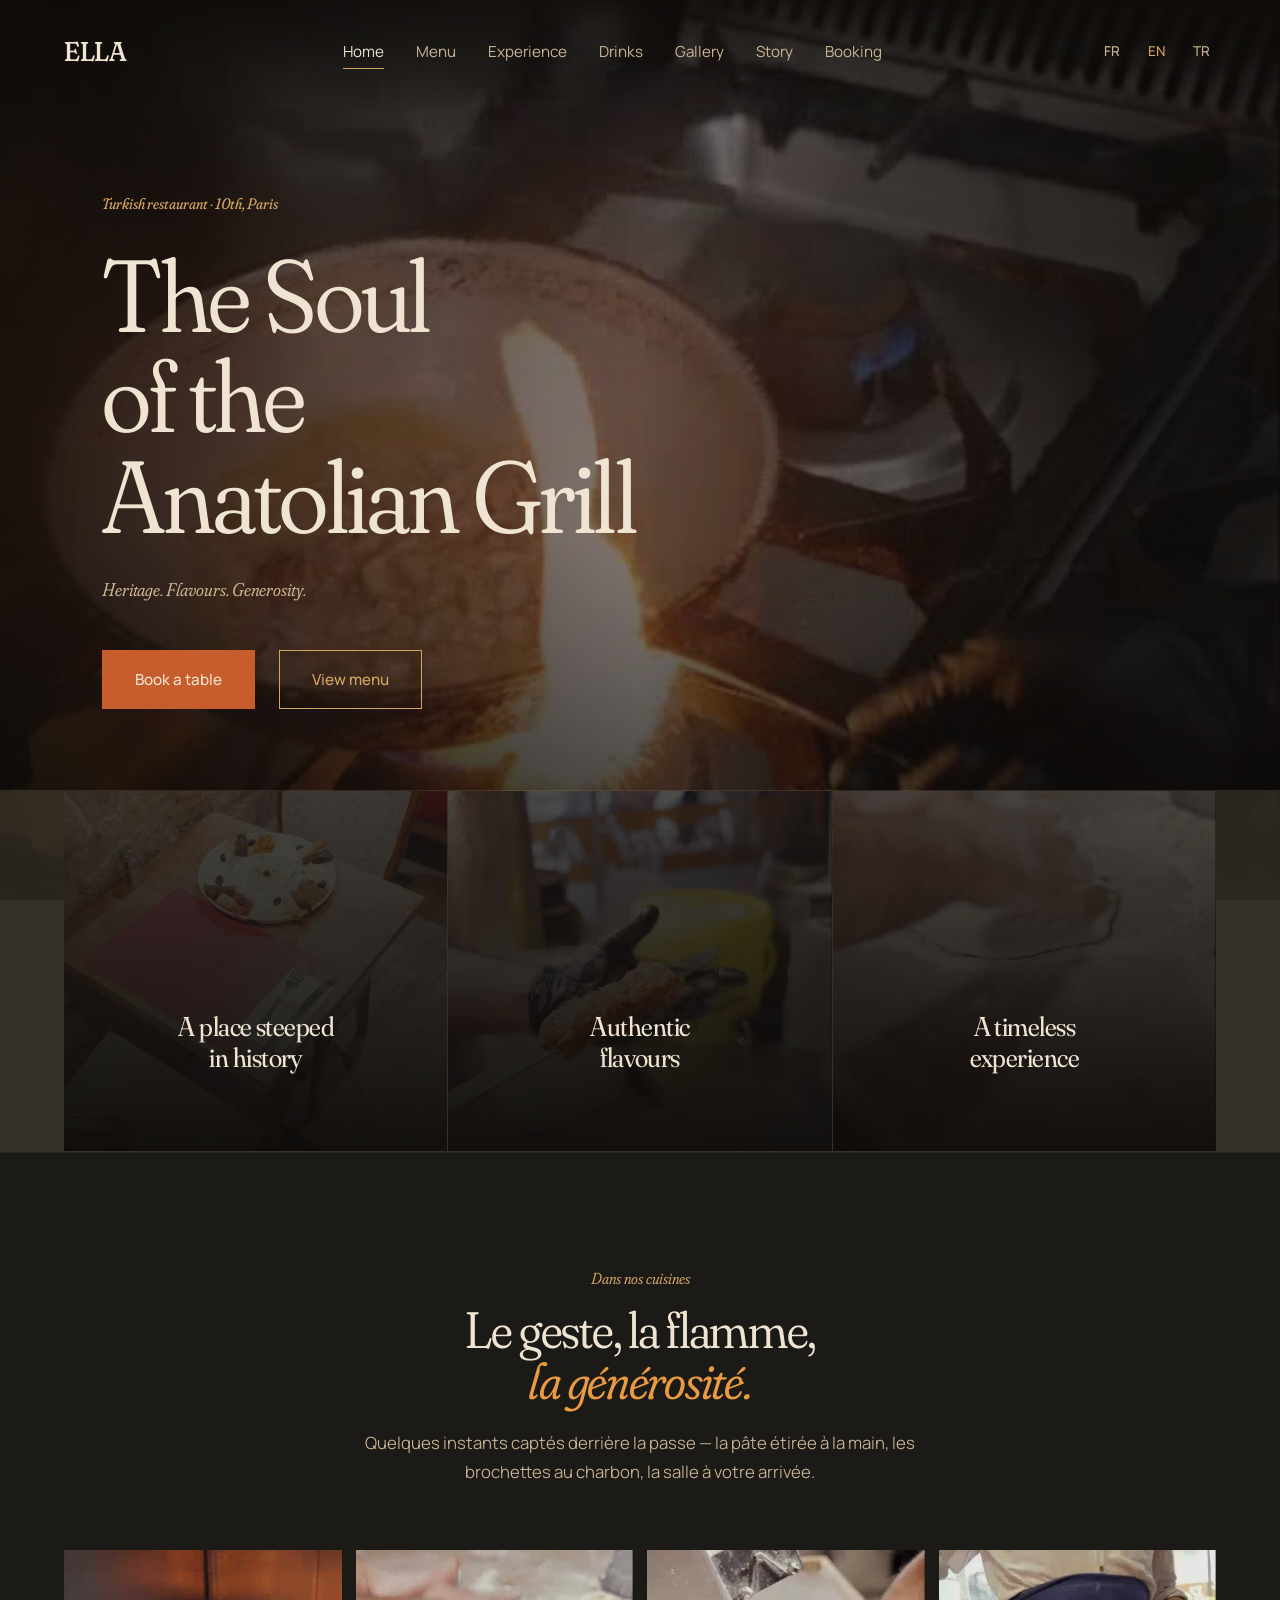
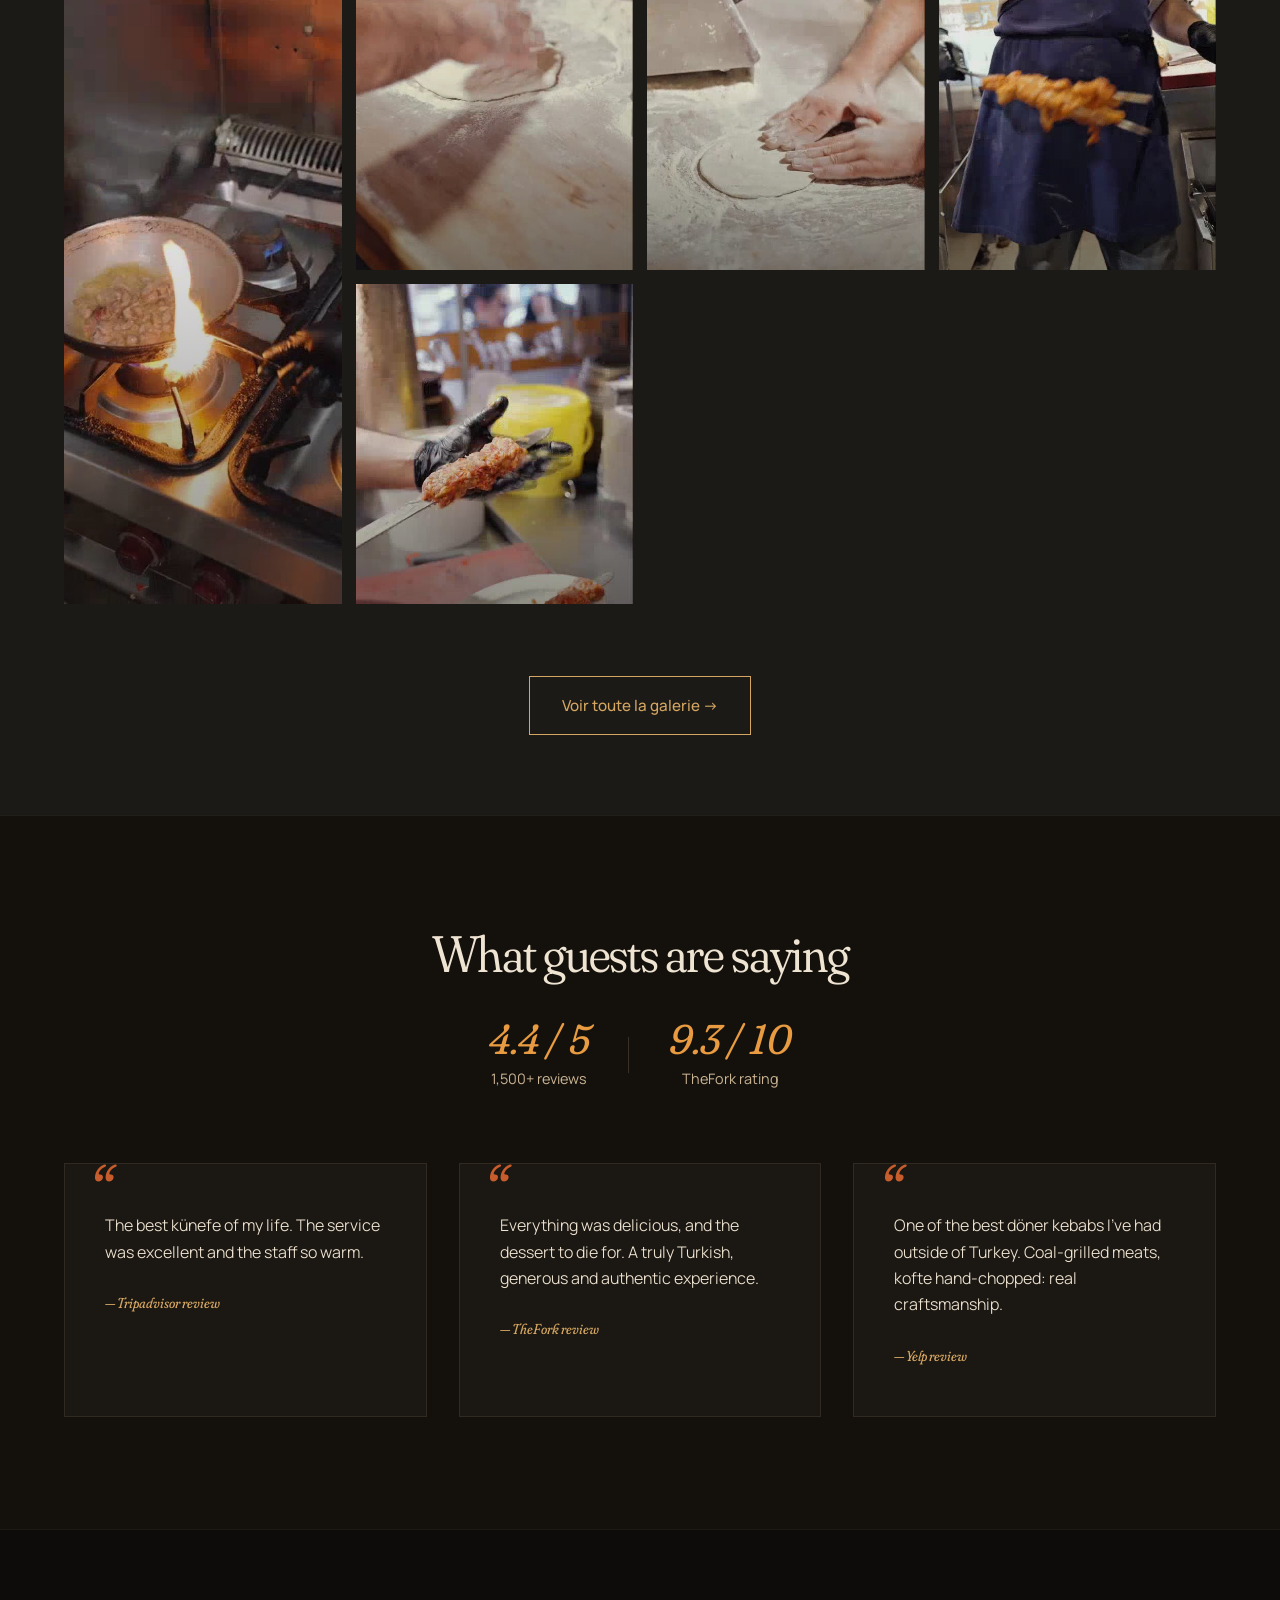
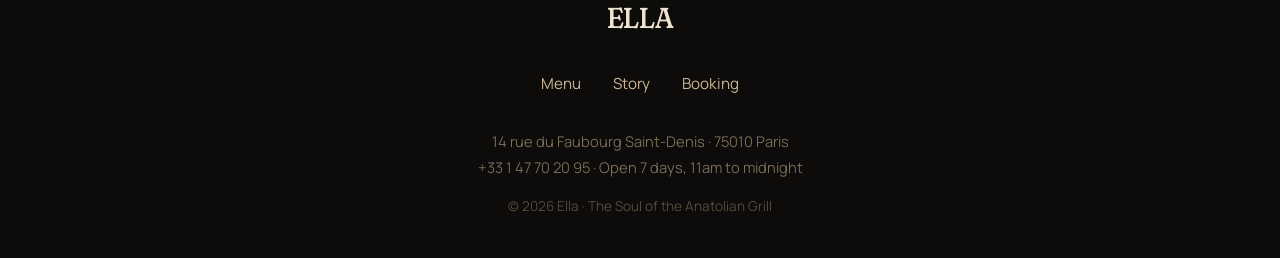
==== commit 89392b52: "Rollback parchemin sur 6 pages, garde menu en parchemin via style-menu.css" ====
--- a/index.html
+++ b/index.html
@@ -4,9 +4,10 @@
     <meta charset="UTF-8">
     <meta name="viewport" content="width=device-width, initial-scale=1.0">
     <meta name="description" content="Ella — L'Âme du Grill Anatolien. Cuisine traditionnelle, charbon de bois et hospitalité turque au cœur de Paris.">
-    <meta name="theme-color" content="#F1E5C8">
+    <meta name="theme-color" content="#0E0C0A">
     <link rel="canonical" href="https://dynamic-llama-959391.netlify.app/">
 
+    <!-- Open Graph / Facebook -->
     <meta property="og:type" content="restaurant.restaurant">
     <meta property="og:url" content="https://dynamic-llama-959391.netlify.app/">
     <meta property="og:title" content="Ella · L'Âme du Grill Anatolien">
@@ -14,6 +15,7 @@
     <meta property="og:image" content="https://dynamic-llama-959391.netlify.app/media/posters/ella-5.jpg">
     <meta property="og:locale" content="fr_FR">
 
+    <!-- Twitter -->
     <meta name="twitter:card" content="summary_large_image">
     <meta name="twitter:title" content="Ella · L'Âme du Grill Anatolien">
     <meta name="twitter:description" content="Cuisine traditionnelle turque, charbon de bois et hospitalité au cœur du 10ème à Paris.">
@@ -23,10 +25,11 @@
 
     <link rel="preconnect" href="https://fonts.googleapis.com">
     <link rel="preconnect" href="https://fonts.gstatic.com" crossorigin>
-    <link href="https://fonts.googleapis.com/css2?family=Fraunces:ital,opsz,wght,SOFT@0,9..144,400..700,30..100;1,9..144,400..700,30..100&family=Pinyon+Script&display=swap" rel="stylesheet">
+    <link href="https://fonts.googleapis.com/css2?family=Fraunces:ital,opsz,wght,SOFT@0,9..144,300..700,30..100;1,9..144,300..700,30..100&family=Manrope:wght@300..700&display=swap" rel="stylesheet">
 
     <link rel="stylesheet" href="style.css">
 
+    <!-- Schema.org Restaurant -->
     <script type="application/ld+json">
     {
       "@context": "https://schema.org",
@@ -89,59 +92,48 @@
     </header>
 
     <main>
-        <section class="hero" aria-labelledby="hero-title">
+        <section class="hero hero-video" aria-labelledby="hero-title">
+            <!-- Vidéo de fond du hero. Autoplay muet, en boucle, sans contrôle -->
+            <video class="hero-bg-video" autoplay muted loop playsinline preload="metadata"
+                   poster="media/posters/ella-5.jpg" aria-hidden="true">
+                <source src="media/videos/ella-5.mp4" type="video/mp4">
+            </video>
+
             <span class="hero-eyebrow" data-i18n="hero.eyebrow">Restaurant turc · 10ème Paris</span>
-
-            <div class="hero-mark">
-                <h1 id="hero-title" class="mark-name">ELLA</h1>
-                <span class="mark-tagline">L'Âme du Grill Anatolien</span>
-            </div>
-
-            <div class="hero-frame">
-                <video class="hero-bg-video" autoplay muted loop playsinline preload="metadata"
-                       poster="media/posters/ella-5.jpg" aria-hidden="true">
-                    <source src="media/videos/ella-5.mp4" type="video/mp4">
-                </video>
-
-                <div class="hero-overlay">
-                    <h1 data-i18n="hero.title.main">Charbon de bois.<br><em>Kofte au couteau.</em></h1>
-                    <span class="script-sub">Charcoal grill — knife-cut kofte</span>
-                    <p class="subtitle" data-i18n="hero.subtitle">Cuisine traditionnelle turque, kurde et anatolienne. Paris 10ème.</p>
-                    <div class="btn-container">
-                        <a class='btn btn-primary' data-i18n='hero.cta.book' href='/reservation'>Réserver une table</a>
-                        <a class='btn' data-i18n='hero.cta.menu' href='/menu'>Voir le menu</a>
-                    </div>
-                </div>
-            </div>
-
+            <h1 id="hero-title"><span data-i18n="hero.title.l1">L'Âme</span><br><span data-i18n="hero.title.l2">du Grill</span><br><span data-i18n="hero.title.l3">Anatolien</span></h1>
+            <p class="subtitle" data-i18n="hero.subtitle">Héritage. Saveurs. Générosité.</p>
+            <div class="btn-container">
+                <a class='btn btn-primary' data-i18n='hero.cta.book' href='/reservation'>Réserver une table</a>
+                <a class='btn' data-i18n='hero.cta.menu' href='/menu'>Voir le menu</a>
+            </div>
             <span class="scroll-indicator" aria-hidden="true" data-i18n="hero.scroll">Découvrir</span>
         </section>
 
         <section class="features" aria-label="Notre univers">
             <a class='feature-card reveal' href='/experience'>
                 <img src="media/posters/ella-7.jpg" alt="Salle d'Ella avec mezze à la table, pierres apparentes" loading="lazy" width="800" height="1422">
-                <h3 data-i18n="feature.1.title">Un lieu chargé d'histoire</h3>
+                <h3 data-i18n="feature.1.title">Un lieu<br>chargé d'histoire</h3>
                 <span class="feature-arrow" data-i18n="feature.1.arrow">Découvrir →</span>
             </a>
 
             <a class='feature-card reveal reveal-delay-1' href='/menu'>
                 <img src="media/posters/ella-4.jpg" alt="Adana kebab haché au couteau dressé sur planche" loading="lazy" width="800" height="1422">
-                <h3 data-i18n="feature.2.title">Des saveurs authentiques</h3>
+                <h3 data-i18n="feature.2.title">Des saveurs<br>authentiques</h3>
                 <span class="feature-arrow" data-i18n="feature.2.arrow">Voir le menu →</span>
             </a>
 
             <a class='feature-card reveal reveal-delay-2' href='/reservation'>
                 <img src="media/posters/ella-1.jpg" alt="Pâte étalée à la main sur planche farinée" loading="lazy" width="800" height="1422">
-                <h3 data-i18n="feature.3.title">Une expérience intemporelle</h3>
+                <h3 data-i18n="feature.3.title">Une expérience<br>intemporelle</h3>
                 <span class="feature-arrow" data-i18n="feature.3.arrow">Réserver →</span>
             </a>
         </section>
 
+        <!-- NOUVELLE SECTION : MOSAÏQUE VIDÉO STYLE INSTAGRAM -->
         <section class="video-mosaic" aria-labelledby="mosaic-title">
             <div class="mosaic-header reveal">
                 <span class="eyebrow" data-i18n="mosaic.eyebrow">Dans nos cuisines</span>
                 <h2 id="mosaic-title" data-i18n="mosaic.title">Le geste, la flamme,<br><em>la générosité.</em></h2>
-                <span class="script-sub">In our kitchens</span>
                 <p data-i18n="mosaic.intro">Quelques instants captés derrière la passe — la pâte étirée à la main, les brochettes au charbon, la salle à votre arrivée.</p>
             </div>
 
@@ -179,7 +171,6 @@
         <section class="reviews" aria-labelledby="reviews-title">
             <div class="reviews-header reveal">
                 <h2 id="reviews-title" data-i18n="reviews.title">Ce qu'ils en disent</h2>
-                <span class="script-sub">What they're saying</span>
                 <div class="reviews-stats">
                     <div class="stat">
                         <span class="stat-value" data-i18n="reviews.stat1.value">4,4 / 5</span>
@@ -213,14 +204,13 @@
 
     <footer>
         <div class="footer-brand">ELLA</div>
-        <div class="footer-tagline">L'Âme du Grill Anatolien</div>
         <div class="footer-links">
             <a data-i18n='nav.menu' href='/menu'>Menu</a>
             <a data-i18n='nav.history' href='/histoire'>Histoire</a>
             <a data-i18n='nav.reservation' href='/reservation'>Réservation</a>
         </div>
         <p data-i18n="footer.address">14 rue du Faubourg Saint-Denis · 75010 Paris</p>
-        <p data-i18n="footer.contact"><a href="tel:+33147702095">01 47 70 20 95</a> · Ouvert 7j/7 de 11h à minuit</p>
+        <p data-i18n="footer.contact">01 47 70 20 95 · Ouvert 7j/7 de 11h à minuit</p>
         <p class="copyright" data-i18n="footer.copyright">© 2026 Ella · L'Âme du Grill Anatolien</p>
     </footer>
 
--- a/style.css
+++ b/style.css
@@ -1,40 +1,29 @@
 /* =========================================
-   ELLA — DA PARCHEMIN
-   Inspirée du menu imprimé : papier vieilli, encre noire,
-   accents rouge & bleu, fourchette-cuillère en dividers,
-   bordures cadres, traitement bilingue.
+   SYSTÈME DE DESIGN — ELLA
    ========================================= */
 :root {
-    /* Palette parchemin */
-    --parchment: #F1E5C8;
-    --parchment-soft: #F8EFD7;
-    --parchment-dark: #E2D2AB;
-    --parchment-shadow: rgba(38, 28, 18, 0.06);
-    --ink: #1A1410;
-    --ink-soft: #3D332A;
-    --ink-mute: #6B5A47;
-    --ember-red: #B91C1C;
-    --ember-red-soft: #DA3737;
-    --azure-blue: #2C7BB6;
-    --azure-blue-soft: #4FA1D7;
-    --gold: #B08A4F;
-    --gold-glow: #D4A661;
-    --paper-line: rgba(26, 20, 16, 0.18);
-    --paper-line-soft: rgba(26, 20, 16, 0.08);
-
-    /* Polices */
+    --night: #0E0C0A;
+    --charcoal: #1C1A17;
+    --charcoal-soft: #14110D;
+    --ember-orange: #C75D2C;
+    --ember-glow: #E89B40;
+    --aged-brass: #B08A4F;
+    --gold: #D4A661;
+    --cream: #EFE4D2;
+    --cream-soft: #F5EDDD;
+    --deep-burgundy: #5C1F1F;
+    --stone-beige: #CBB594;
+    --stone-muted: rgba(203, 181, 148, 0.6);
+
     --font-display: 'Fraunces', 'Iowan Old Style', Georgia, serif;
     --font-headings: 'Fraunces', 'Iowan Old Style', Georgia, serif;
-    --font-body: 'Fraunces', 'Iowan Old Style', Georgia, serif;
-    --font-script: 'Pinyon Script', 'Allura', cursive;
-
-    /* Échelle fluide */
-    --fs-display: clamp(3rem, 7.5vw, 6rem);
-    --fs-h1: clamp(2.2rem, 5vw, 4rem);
-    --fs-h2: clamp(1.8rem, 3.8vw, 2.8rem);
+    --font-body: 'Manrope', -apple-system, BlinkMacSystemFont, sans-serif;
+
+    --fs-display: clamp(3.2rem, 8vw, 6.5rem);
+    --fs-h1: clamp(2.4rem, 5.5vw, 4.5rem);
+    --fs-h2: clamp(1.9rem, 4vw, 3.2rem);
     --fs-h3: clamp(1.1rem, 1.5vw, 1.4rem);
 
-    /* Easing */
     --ease-out: cubic-bezier(0.22, 1, 0.36, 1);
     --ease-in-out: cubic-bezier(0.65, 0, 0.35, 1);
 }
@@ -43,41 +32,42 @@
 html { scroll-behavior: smooth; }
 
 body {
-    background-color: var(--parchment);
-    background-image:
-        radial-gradient(circle at 20% 15%, rgba(176, 138, 79, 0.10) 0%, transparent 45%),
-        radial-gradient(circle at 80% 85%, rgba(176, 138, 79, 0.08) 0%, transparent 45%),
-        url("data:image/svg+xml;utf8,<svg xmlns='http://www.w3.org/2000/svg' width='200' height='200'><filter id='n'><feTurbulence type='fractalNoise' baseFrequency='0.85' numOctaves='2' seed='3'/><feColorMatrix values='0 0 0 0 0.3  0 0 0 0 0.2  0 0 0 0 0.1  0 0 0 0.07 0'/></filter><rect width='100%25' height='100%25' filter='url(%23n)'/></svg>");
-    color: var(--ink);
+    background-color: var(--charcoal);
+    color: var(--cream);
     font-family: var(--font-body);
+    font-weight: 350;
+    line-height: 1.65;
+    -webkit-font-smoothing: antialiased;
+    -moz-osx-font-smoothing: grayscale;
+    overflow-x: hidden;
+}
+
+::selection { background-color: var(--ember-orange); color: var(--cream); }
+::-webkit-scrollbar { width: 10px; }
+::-webkit-scrollbar-track { background: var(--night); }
+::-webkit-scrollbar-thumb { background: var(--aged-brass); border-radius: 0; }
+::-webkit-scrollbar-thumb:hover { background: var(--ember-orange); }
+
+h1, h2, h3, h4, h5, h6 {
+    font-family: var(--font-headings);
     font-weight: 400;
-    line-height: 1.7;
-    -webkit-font-smoothing: antialiased;
-    overflow-x: hidden;
-}
-
-::selection { background-color: var(--ember-red); color: var(--parchment); }
-::-webkit-scrollbar { width: 10px; }
-::-webkit-scrollbar-track { background: var(--parchment-dark); }
-::-webkit-scrollbar-thumb { background: var(--ink); }
-::-webkit-scrollbar-thumb:hover { background: var(--ember-red); }
-
-h1, h2, h3, h4, h5, h6 {
-    font-family: var(--font-headings);
-    font-weight: 500;
-    letter-spacing: -0.005em;
-    color: var(--ink);
-    font-variation-settings: "SOFT" 30, "opsz" 144;
-}
-
-a { color: var(--ink); text-decoration: none; transition: color 0.4s var(--ease-out); }
-img, video { max-width: 100%; display: block; }
+    letter-spacing: -0.015em;
+    font-variation-settings: "SOFT" 50, "opsz" 144;
+}
+
+a { color: var(--cream); text-decoration: none; transition: color 0.4s var(--ease-out); }
+img { max-width: 100%; display: block; }
 
 @keyframes fadeInUp { from { opacity: 0; transform: translateY(40px); } to { opacity: 1; transform: translateY(0); } }
 @keyframes fadeIn { from { opacity: 0; } to { opacity: 1; } }
-@keyframes scrollBounce { 0%,100%{transform:translateY(0);opacity:0.6;} 50%{transform:translateY(8px);opacity:1;} }
-
-.reveal { opacity: 0; transform: translateY(30px); transition: opacity 0.9s var(--ease-out), transform 0.9s var(--ease-out); }
+@keyframes kenBurns { 0% { transform: scale(1); } 100% { transform: scale(1.08); } }
+@keyframes scrollBounce { 0%, 100% { transform: translateY(0); opacity: 0.6; } 50% { transform: translateY(8px); opacity: 1; } }
+
+.reveal {
+    opacity: 0;
+    transform: translateY(40px);
+    transition: opacity 1s var(--ease-out), transform 1s var(--ease-out);
+}
 .reveal.is-visible { opacity: 1; transform: translateY(0); }
 .reveal-delay-1 { transition-delay: 0.1s; }
 .reveal-delay-2 { transition-delay: 0.25s; }
@@ -85,90 +75,50 @@
 .reveal-delay-4 { transition-delay: 0.55s; }
 
 @media (prefers-reduced-motion: reduce) {
-    *, *::before, *::after {
-        animation-duration: 0.01ms !important;
-        transition-duration: 0.01ms !important;
-    }
+    *, *::before, *::after { animation-duration: 0.01ms !important; transition-duration: 0.01ms !important; }
     .reveal { opacity: 1; transform: none; }
 }
-
-/* COMPOSANTS DA */
-.script-sub {
-    font-family: var(--font-script);
-    color: var(--azure-blue);
-    font-size: 1.5rem;
-    font-weight: 400;
-    line-height: 1;
-    margin-top: 0.2rem;
-    letter-spacing: 0;
-}
-
-.notice-red {
-    color: var(--ember-red);
-    font-style: italic;
-    font-size: 0.95rem;
-    line-height: 1.5;
-    margin-top: 0.6rem;
-}
-
-.smallcaps { font-variant: small-caps; letter-spacing: 0.06em; font-weight: 500; }
-
-.rule {
-    display: flex;
-    align-items: center;
-    justify-content: center;
-    gap: 1.2rem;
-    margin: 1.2rem 0 2rem;
-}
-.rule::before, .rule::after {
-    content: '';
-    flex: 1;
-    height: 1px;
-    background: var(--ink);
-    max-width: 240px;
-}
-.rule .icon-cutlery { width: 32px; height: 32px; display: inline-block; color: var(--ink); }
 
 /* HEADER */
 header {
     position: fixed;
     top: 0;
     width: 100%;
-    padding: 1.5rem 5%;
+    padding: 1.8rem 5%;
     display: flex;
     justify-content: space-between;
     align-items: center;
-    background: rgba(241, 229, 200, 0.85);
-    backdrop-filter: blur(10px);
-    -webkit-backdrop-filter: blur(10px);
+    background: linear-gradient(to bottom, rgba(14,12,10,0.85) 0%, rgba(14,12,10,0) 100%);
     z-index: 1000;
-    border-bottom: 1px solid var(--paper-line);
-    transition: padding 0.4s var(--ease-out), background-color 0.4s var(--ease-out);
+    transition: padding 0.4s var(--ease-out), background-color 0.4s var(--ease-out), backdrop-filter 0.4s var(--ease-out);
 }
 header.scrolled {
     padding: 1rem 5%;
-    background: rgba(241, 229, 200, 0.95);
+    background: rgba(14,12,10,0.92);
+    backdrop-filter: blur(8px);
+    -webkit-backdrop-filter: blur(8px);
+    border-bottom: 1px solid rgba(203, 181, 148, 0.08);
 }
 
 .logo {
     font-family: var(--font-display);
-    font-size: 1.8rem;
-    font-weight: 600;
-    color: var(--ink);
-    letter-spacing: 0.02em;
-    font-variation-settings: "SOFT" 30, "opsz" 144, "WONK" 1;
-}
-.logo:hover { color: var(--ember-red); }
-
-nav ul { display: flex; list-style: none; gap: 1.8rem; }
+    font-size: 1.7rem;
+    font-weight: 500;
+    color: var(--cream);
+    letter-spacing: -0.01em;
+    font-variation-settings: "SOFT" 100, "opsz" 144, "WONK" 1;
+    transition: color 0.4s var(--ease-out);
+}
+.logo:hover { color: var(--gold); }
+
+nav ul { display: flex; list-style: none; gap: 2rem; }
 nav ul li a {
-    font-size: 0.85rem;
-    font-weight: 500;
-    font-variant: small-caps;
-    letter-spacing: 0.08em;
-    color: var(--ink-soft);
+    font-size: 0.95rem;
+    font-weight: 400;
+    color: var(--stone-beige);
     position: relative;
     padding: 0.3rem 0;
+    letter-spacing: 0;
 }
 nav ul li a::after {
     content: '';
@@ -177,102 +127,134 @@
     left: 0;
     width: 0;
     height: 1px;
-    background-color: var(--ember-red);
+    background-color: var(--gold);
     transition: width 0.4s var(--ease-out);
 }
-nav ul li a:hover, nav ul li a.active { color: var(--ink); }
+nav ul li a:hover, nav ul li a.active { color: var(--cream); }
 nav ul li a:hover::after, nav ul li a.active::after { width: 100%; }
 
-.menu-btn { display: none; color: var(--ink); font-size: 1.4rem; cursor: pointer; background: transparent; border: none; }
+.menu-btn { display: none; color: var(--cream); font-size: 1.4rem; cursor: pointer; background: transparent; border: none; transition: color 0.3s var(--ease-out); }
+.menu-btn:hover { color: var(--gold); }
 
 .header-right { display: flex; align-items: center; gap: 2rem; }
-
 .lang-switch { display: flex; gap: 0.4rem; align-items: center; }
 .lang-switch button {
     background: transparent;
     border: none;
-    color: var(--ink-soft);
+    color: var(--stone-beige);
     font-family: var(--font-body);
     font-size: 0.85rem;
-    font-variant: small-caps;
-    letter-spacing: 0.08em;
+    letter-spacing: 0;
     padding: 0.3rem 0.4rem;
     cursor: pointer;
     transition: color 0.3s var(--ease-out);
     font-weight: 500;
 }
-.lang-switch button:hover { color: var(--ember-red); }
-.lang-switch button.active,
-.lang-switch button[aria-pressed="true"] { color: var(--ember-red); font-weight: 600; }
-.lang-switch .lang-sep { color: var(--paper-line); font-size: 0.7rem; pointer-events: none; }
+.lang-switch button:hover { color: var(--cream); }
+.lang-switch button.active { color: var(--gold); }
+.lang-switch .lang-sep { color: rgba(203, 181, 148, 0.3); font-size: 0.7rem; pointer-events: none; }
 
 /* HERO */
 .hero {
-    min-height: 100vh;
+    height: 100vh;
+    min-height: 700px;
     position: relative;
     display: flex;
     flex-direction: column;
     justify-content: center;
-    padding: 8rem 8% 6rem;
+    padding: 0 8%;
     overflow: hidden;
-    background: var(--parchment);
-}
-
-.hero-mark { text-align: center; margin-bottom: 0.5rem; animation: fadeInUp 1.1s var(--ease-out) 0.2s both; }
-.hero-mark .mark-name {
-    font-family: var(--font-display);
-    font-size: clamp(3.5rem, 9vw, 7rem);
-    font-weight: 600;
-    color: var(--ink);
-    letter-spacing: 0.03em;
-    line-height: 1;
-    font-variation-settings: "SOFT" 30, "opsz" 144, "WONK" 1;
-}
-.hero-mark .mark-tagline {
-    font-family: var(--font-script);
-    color: var(--azure-blue);
-    font-size: 2rem;
-    margin-top: 0.4rem;
-    line-height: 1;
+}
+
+.hero::before {
+    content: '';
+    position: absolute;
+    inset: 0;
+    background-image: url('https://images.unsplash.com/photo-1555939594-58d7cb561ad1?ixlib=rb-4.0.3&auto=format&fit=crop&w=1920&q=80');
+    background-size: cover;
+    background-position: center;
+    z-index: -2;
+    animation: kenBurns 18s ease-out forwards;
+}
+
+.hero::after {
+    content: '';
+    position: absolute;
+    inset: 0;
+    background:
+        radial-gradient(ellipse at 30% 50%, rgba(199, 93, 44, 0.15) 0%, transparent 60%),
+        linear-gradient(to right, rgba(14,12,10,0.92) 0%, rgba(14,12,10,0.5) 50%, rgba(14,12,10,0.85) 100%),
+        linear-gradient(to top, rgba(14,12,10,0.6) 0%, transparent 40%);
+    z-index: -1;
 }
 
 .hero-eyebrow {
-    display: block;
-    color: var(--ember-red);
-    font-size: 1rem;
-    font-style: italic;
-    text-align: center;
-    font-family: var(--font-display);
-    margin-bottom: 0.4rem;
+    display: inline-block;
+    color: var(--gold);
+    font-size: 0.95rem;
+    font-weight: 400;
+    margin-bottom: 1.8rem;
+    font-style: italic;
+    font-family: var(--font-headings);
     font-variation-settings: "SOFT" 100, "opsz" 144;
     animation: fadeIn 1.2s var(--ease-out) 0.3s both;
 }
 
-.hero-frame {
-    position: relative;
-    border: 2px solid var(--ink);
-    padding: 0;
-    background: var(--ink);
-    aspect-ratio: 16 / 9;
-    width: 100%;
-    max-width: 1200px;
-    margin: 2rem auto 0;
-    overflow: hidden;
-    animation: fadeInUp 1.1s var(--ease-out) 0.5s both;
-}
-
-.hero-frame::before, .hero-frame::after {
+.hero h1 {
+    font-family: var(--font-display);
+    font-size: var(--fs-display);
+    font-weight: 350;
+    line-height: 0.98;
+    margin-bottom: 1.8rem;
+    max-width: 900px;
+    color: var(--cream);
+    letter-spacing: -0.025em;
+    font-variation-settings: "SOFT" 80, "opsz" 144, "WONK" 1;
+    animation: fadeInUp 1.2s var(--ease-out) 0.5s both;
+}
+.hero h1 em { font-style: italic; font-weight: 400; color: var(--cream); display: inline-block; font-variation-settings: "SOFT" 100, "opsz" 144; }
+
+.hero p.subtitle {
+    font-size: 1.15rem;
+    font-style: italic;
+    font-family: var(--font-headings);
+    font-weight: 350;
+    color: var(--stone-beige);
+    margin-bottom: 2.8rem;
+    max-width: 500px;
+    letter-spacing: 0;
+    font-variation-settings: "SOFT" 100, "opsz" 144;
+    animation: fadeInUp 1.2s var(--ease-out) 0.8s both;
+}
+
+.btn-container { display: flex; gap: 1.5rem; flex-wrap: wrap; animation: fadeInUp 1.2s var(--ease-out) 1s both; }
+
+.scroll-indicator {
+    position: absolute;
+    bottom: 2.5rem;
+    left: 50%;
+    transform: translateX(-50%);
+    display: flex;
+    flex-direction: column;
+    align-items: center;
+    gap: 0.8rem;
+    color: var(--stone-beige);
+    font-size: 0.75rem;
+    font-style: italic;
+    font-family: var(--font-headings);
+    letter-spacing: 0;
+    animation: fadeIn 1.5s var(--ease-out) 1.5s both;
+}
+.scroll-indicator::after {
     content: '';
-    position: absolute;
-    width: 16px;
-    height: 16px;
-    border: 2px solid var(--ink);
-    background: var(--parchment);
-    z-index: 4;
-}
-.hero-frame::before { top: -10px; left: -10px; }
-.hero-frame::after { bottom: -10px; right: -10px; }
-
+    width: 1px;
+    height: 40px;
+    background: linear-gradient(to bottom, var(--stone-beige), transparent);
+    animation: scrollBounce 2s ease-in-out infinite;
+}
+
+/* HERO avec vidéo de fond */
+.hero-video::before { background-image: none !important; animation: none !important; }
 .hero-bg-video {
     position: absolute;
     inset: 0;
@@ -280,80 +262,21 @@
     height: 100%;
     object-fit: cover;
     object-position: center;
+    z-index: -2;
     opacity: 0;
-    animation: fadeIn 1.4s var(--ease-out) 0.4s forwards;
-}
-
-.hero-overlay {
-    position: absolute;
-    inset: 0;
-    background: linear-gradient(to bottom, rgba(26,20,16,0.25) 0%, rgba(26,20,16,0.65) 100%);
-    z-index: 2;
-    display: flex;
-    flex-direction: column;
-    align-items: center;
-    justify-content: center;
-    text-align: center;
-    padding: 2rem;
-    color: var(--parchment);
-}
-
-.hero-overlay h1 {
-    font-family: var(--font-display);
-    font-size: clamp(2rem, 5vw, 4rem);
-    font-weight: 500;
-    line-height: 1;
-    color: var(--parchment);
-    margin-bottom: 0.4rem;
-    font-variation-settings: "SOFT" 30, "opsz" 144, "WONK" 1;
-}
-.hero-overlay h1 em {
-    font-style: italic;
-    color: var(--gold-glow);
-    font-variation-settings: "SOFT" 100, "opsz" 144;
-}
-.hero-overlay .script-sub {
-    color: var(--gold-glow);
-    margin-bottom: 1.5rem;
-}
-.hero-overlay p.subtitle {
-    font-size: 1rem;
-    font-style: italic;
-    color: var(--parchment);
-    margin-bottom: 1.8rem;
-    max-width: 520px;
-}
-
-.btn-container {
-    display: flex;
-    gap: 1rem;
-    flex-wrap: wrap;
-    justify-content: center;
-    animation: fadeInUp 1.1s var(--ease-out) 0.8s both;
-}
-
-.scroll-indicator {
-    position: absolute;
-    bottom: 1.5rem;
-    left: 50%;
-    transform: translateX(-50%);
-    display: flex;
-    flex-direction: column;
-    align-items: center;
-    gap: 0.5rem;
-    color: var(--ink-mute);
-    font-size: 0.78rem;
-    font-style: italic;
-    letter-spacing: 0.08em;
-    font-variant: small-caps;
-    animation: fadeIn 1.4s var(--ease-out) 1.4s both;
-}
-.scroll-indicator::after {
-    content: '';
-    width: 1px;
-    height: 36px;
-    background: linear-gradient(to bottom, var(--ink-mute), transparent);
-    animation: scrollBounce 2s ease-in-out infinite;
+    animation: fadeIn 1.4s var(--ease-out) 0.2s forwards;
+    filter: saturate(0.9) brightness(0.9);
+}
+@media (max-width: 600px) {
+    .hero-bg-video { filter: saturate(0.85) brightness(0.85); }
+}
+@media (prefers-reduced-motion: reduce) {
+    .hero-bg-video { display: none; }
+    .hero-video::before {
+        background-image: url('media/posters/ella-5.jpg') !important;
+        background-size: cover;
+        background-position: center;
+    }
 }
 
 /* BOUTONS */
@@ -361,519 +284,453 @@
     display: inline-flex;
     align-items: center;
     gap: 0.8rem;
-    padding: 0.9rem 1.6rem;
-    border: 2px solid var(--ink);
-    color: var(--ink);
-    font-size: 0.85rem;
-    letter-spacing: 0.1em;
-    font-variant: small-caps;
+    padding: 1rem 2rem;
+    border: 1px solid var(--gold);
+    color: var(--gold);
+    font-size: 0.95rem;
+    letter-spacing: 0;
     font-weight: 500;
-    transition: all 0.4s var(--ease-out);
+    transition: all 0.5s var(--ease-out);
     cursor: pointer;
-    background: var(--parchment-soft);
+    background: transparent;
+    position: relative;
+    overflow: hidden;
     font-family: var(--font-body);
-    text-decoration: none;
-}
-.btn:hover { background-color: var(--ink); color: var(--parchment); }
+}
+.btn::before {
+    content: '';
+    position: absolute;
+    inset: 0;
+    background-color: var(--gold);
+    transform: translateX(-101%);
+    transition: transform 0.5s var(--ease-out);
+    z-index: -1;
+}
+.btn:hover { color: var(--charcoal); }
+.btn:hover::before { transform: translateX(0); }
 
 .btn-primary {
-    background-color: var(--ember-red);
-    border-color: var(--ember-red);
-    color: var(--parchment);
-}
-.btn-primary:hover { background-color: var(--ink); border-color: var(--ink); color: var(--parchment); }
-
-/* Boutons sur fond sombre (vidéo hero) */
-.hero-overlay .btn {
-    background: transparent;
-    border-color: var(--parchment);
-    color: var(--parchment);
-}
-.hero-overlay .btn:hover {
-    background: var(--parchment);
-    color: var(--ink);
-}
-.hero-overlay .btn-primary {
-    background: var(--ember-red);
-    border-color: var(--ember-red);
-    color: var(--parchment);
-}
-.hero-overlay .btn-primary:hover {
-    background: var(--parchment);
-    border-color: var(--parchment);
-    color: var(--ink);
-}
+    background-color: var(--ember-orange);
+    border-color: var(--ember-orange);
+    color: var(--cream);
+}
+.btn-primary::before { background-color: var(--ember-glow); }
+.btn-primary:hover { color: var(--charcoal); border-color: var(--ember-glow); }
 
 /* FEATURES */
 .features {
     display: grid;
     grid-template-columns: repeat(3, 1fr);
-    gap: 1.5rem;
-    padding: 5rem 5%;
-    max-width: 1400px;
-    margin: 0 auto;
-    background-color: var(--parchment);
+    gap: 1px;
+    background-color: rgba(203, 181, 148, 0.15);
+    padding: 1px 5%;
+    margin-top: -110px;
+    position: relative;
+    z-index: 10;
 }
 
 .feature-card {
     position: relative;
     height: 360px;
-    background-color: var(--parchment-soft);
-    border: 2px solid var(--ink);
+    background-color: var(--charcoal);
     overflow: hidden;
     display: flex;
     flex-direction: column;
+    align-items: center;
     justify-content: flex-end;
-    padding: 0;
+    padding: 2.5rem;
     text-align: center;
     text-decoration: none;
-    transition: transform 0.4s var(--ease-out);
-}
-.feature-card::before {
-    content: '';
-    position: absolute;
-    top: 6px; left: 6px; right: 6px; bottom: 6px;
-    border: 1px solid var(--ink);
-    pointer-events: none;
-    z-index: 4;
-}
-.feature-card:hover { transform: translateY(-4px); }
-
+}
 .feature-card img {
     position: absolute;
     inset: 0;
     width: 100%;
     height: 100%;
     object-fit: cover;
-    transition: transform 0.7s var(--ease-out);
+    opacity: 0.35;
+    transition: opacity 0.7s var(--ease-out), transform 0.9s var(--ease-out);
     z-index: 1;
 }
 .feature-card::after {
     content: '';
     position: absolute;
     inset: 0;
-    background: linear-gradient(to top, rgba(26,20,16,0.92) 0%, rgba(26,20,16,0.2) 60%);
+    background: linear-gradient(to top, rgba(14,12,10,0.95) 0%, rgba(14,12,10,0.3) 100%);
     z-index: 2;
-}
-.feature-card:hover img { transform: scale(1.05); }
+    transition: opacity 0.5s var(--ease-out);
+}
+.feature-card:hover img { opacity: 0.55; transform: scale(1.08); }
 
 .feature-card h3 {
     position: relative;
     z-index: 3;
-    font-size: 1.5rem;
-    color: var(--parchment);
-    font-weight: 500;
+    font-size: 1.7rem;
+    color: var(--cream);
+    letter-spacing: -0.02em;
+    font-weight: 400;
     line-height: 1.15;
-    padding: 0 1.5rem 0.4rem;
-    font-variation-settings: "SOFT" 30, "opsz" 144;
-}
-
+    transition: color 0.4s var(--ease-out);
+}
 .feature-card .feature-arrow {
     position: relative;
     z-index: 3;
-    color: var(--gold-glow);
-    font-size: 0.85rem;
-    font-variant: small-caps;
-    letter-spacing: 0.1em;
-    padding: 0 1.5rem 1.5rem;
-}
+    color: var(--gold);
+    font-size: 0.95rem;
+    font-style: italic;
+    font-family: var(--font-headings);
+    margin-top: 0.8rem;
+    opacity: 0;
+    transform: translateY(10px);
+    transition: opacity 0.5s var(--ease-out), transform 0.5s var(--ease-out);
+    font-variation-settings: "SOFT" 100, "opsz" 144;
+}
+.feature-card:hover h3 { color: var(--ember-glow); }
+.feature-card:hover .feature-arrow { opacity: 1; transform: translateY(0); }
 
 /* MOSAÏQUE VIDÉO */
 .video-mosaic {
-    background-color: var(--parchment);
-    padding: 6rem 5% 4rem;
+    background-color: var(--charcoal);
+    padding: 7rem 5% 5rem;
     text-align: center;
-}
-
-.mosaic-header { max-width: 720px; margin: 0 auto 3rem; text-align: center; }
+    border-top: 1px solid rgba(203, 181, 148, 0.08);
+}
+.mosaic-header { max-width: 720px; margin: 0 auto 4rem; text-align: center; }
 .mosaic-header .eyebrow {
-    color: var(--ember-red);
+    color: var(--gold);
     font-size: 1rem;
     font-style: italic;
-    font-family: var(--font-display);
-    margin-bottom: 0.4rem;
+    font-family: var(--font-headings);
+    margin-bottom: 0.8rem;
     display: inline-block;
     font-variation-settings: "SOFT" 100, "opsz" 144;
 }
 .mosaic-header h2 {
     font-family: var(--font-display);
-    font-size: var(--fs-h1);
-    color: var(--ink);
+    font-size: var(--fs-h2);
+    color: var(--cream);
     line-height: 1;
-    margin-bottom: 0.4rem;
-    letter-spacing: -0.015em;
-    font-weight: 500;
-    font-variation-settings: "SOFT" 30, "opsz" 144, "WONK" 1;
-}
-.mosaic-header h2 em { font-style: italic; color: var(--ember-red); font-variation-settings: "SOFT" 100, "opsz" 144; }
-.mosaic-header .script-sub { display: block; margin-bottom: 1rem; }
-.mosaic-header p { color: var(--ink-soft); font-size: 1rem; line-height: 1.7; max-width: 560px; margin: 0 auto; }
+    margin-bottom: 1.4rem;
+    letter-spacing: -0.025em;
+    font-weight: 350;
+    font-variation-settings: "SOFT" 80, "opsz" 144, "WONK" 1;
+}
+.mosaic-header h2 em { font-style: italic; color: var(--ember-glow); font-variation-settings: "SOFT" 100, "opsz" 144; }
+.mosaic-header p { color: var(--stone-beige); font-size: 1.05rem; line-height: 1.7; font-weight: 350; max-width: 560px; margin: 0 auto; }
 
 .mosaic-grid {
     display: grid;
     grid-template-columns: repeat(4, 1fr);
     grid-template-rows: 320px 320px;
-    gap: 12px;
+    gap: 14px;
     max-width: 1300px;
-    margin: 0 auto 2.5rem;
+    margin: 0 auto 3rem;
 }
 .mosaic-item {
     position: relative;
     overflow: hidden;
     margin: 0;
-    background-color: var(--ink);
-    border: 2px solid var(--ink);
+    background-color: var(--charcoal-soft);
     transition: transform 0.5s var(--ease-out);
 }
 .mosaic-item video {
-    width: 100%;
-    height: 100%;
-    object-fit: cover;
-    object-position: center;
-    display: block;
-    transition: transform 0.8s var(--ease-out);
+    width: 100%; height: 100%;
+    object-fit: cover; object-position: center;
+    display: block; opacity: 0.9;
+    transition: opacity 0.5s var(--ease-out), transform 0.8s var(--ease-out);
+    filter: saturate(0.95);
 }
 .mosaic-item::after {
     content: '';
     position: absolute;
     inset: 0;
-    background: linear-gradient(to top, rgba(26,20,16,0.4) 0%, transparent 60%);
+    background: linear-gradient(to top, rgba(14,12,10,0.4) 0%, transparent 60%);
     pointer-events: none;
-}
-.mosaic-item:hover video { transform: scale(1.05); }
+    transition: opacity 0.5s var(--ease-out);
+}
+.mosaic-item:hover { transform: translateY(-3px); }
+.mosaic-item:hover video { opacity: 1; filter: saturate(1.05); }
 .mosaic-tall { grid-row: 1 / 3; }
-.mosaic-cta { margin-top: 1rem; }
+.mosaic-cta { margin-top: 1.5rem; }
 
 @media (max-width: 900px) {
     .mosaic-grid { grid-template-columns: repeat(2, 1fr); grid-template-rows: repeat(3, 220px); gap: 8px; }
     .mosaic-tall { grid-row: auto; grid-column: 1 / -1; height: 320px; }
-    .video-mosaic { padding: 4rem 5% 3rem; }
+    .video-mosaic { padding: 5rem 5% 4rem; }
 }
 
 /* SECTIONS GÉNÉRIQUES */
-.page-section { padding: 10rem 5% 6rem; min-height: 100vh; background-color: var(--parchment); }
-
-.page-header { margin: 0 auto 4rem; max-width: 760px; text-align: center; }
+.page-section { padding: 10rem 5% 6rem; min-height: 100vh; background-color: var(--charcoal); }
+.page-header { margin-bottom: 5rem; max-width: 760px; }
 .page-header .eyebrow {
-    color: var(--ember-red);
+    color: var(--gold);
     font-size: 1rem;
     font-style: italic;
-    font-family: var(--font-display);
-    margin-bottom: 0.4rem;
+    font-family: var(--font-headings);
+    margin-bottom: 0.8rem;
     display: inline-block;
+    letter-spacing: 0;
+    font-variation-settings: "SOFT" 100, "opsz" 144;
 }
 .page-header h2 {
     font-family: var(--font-display);
     font-size: var(--fs-h1);
-    color: var(--ink);
-    margin-bottom: 0.4rem;
+    color: var(--cream);
+    margin-bottom: 1.5rem;
     line-height: 1;
-    letter-spacing: -0.015em;
-    font-weight: 500;
-    font-variation-settings: "SOFT" 30, "opsz" 144, "WONK" 1;
-}
-.page-header .script-sub { display: block; margin-bottom: 1.2rem; font-size: 1.7rem; }
-.page-header p { color: var(--ink-soft); font-size: 1rem; line-height: 1.7; }
-
-/* MENU */
-.menu-grid { display: grid; grid-template-columns: repeat(2, 1fr); gap: 4rem; max-width: 1200px; margin: 0 auto; }
-
-.menu-category {
-    position: relative;
-    border: 2px solid var(--ink);
-    background: var(--parchment-soft);
-    padding: 2.5rem 2rem 2rem;
-}
-.menu-category::before, .menu-category::after {
+    letter-spacing: -0.025em;
+    font-weight: 350;
+    font-variation-settings: "SOFT" 80, "opsz" 144, "WONK" 1;
+}
+.page-header p { color: var(--stone-beige); font-size: 1.05rem; line-height: 1.7; font-weight: 350; }
+
+/* MENU (utilisé sur d'autres pages aussi) */
+.menu-grid { display: grid; grid-template-columns: repeat(2, 1fr); gap: 5rem; max-width: 1200px; margin: 0 auto; }
+.menu-category { position: relative; }
+.menu-category h3 {
+    font-family: var(--font-display);
+    font-size: 1.9rem;
+    color: var(--cream);
+    letter-spacing: -0.02em;
+    border-bottom: 1px solid rgba(212, 166, 97, 0.3);
+    padding-bottom: 1rem;
+    margin-bottom: 2rem;
+    position: relative;
+    font-weight: 400;
+    font-style: italic;
+    font-variation-settings: "SOFT" 100, "opsz" 144;
+}
+.menu-category h3::after {
     content: '';
     position: absolute;
-    width: 14px;
-    height: 14px;
-    border: 2px solid var(--ink);
-    background: var(--parchment-soft);
-}
-.menu-category::before { top: -8px; left: -8px; }
-.menu-category::after { bottom: -8px; right: -8px; }
-
-.menu-category h3 {
-    font-family: var(--font-display);
-    font-size: 1.6rem;
-    color: var(--ink);
-    text-align: center;
-    margin-bottom: 0.2rem;
-    font-weight: 500;
-    font-variant: small-caps;
-    letter-spacing: 0.06em;
-    font-variation-settings: "SOFT" 30, "opsz" 144;
-}
-.menu-category .script-sub { display: block; text-align: center; margin-bottom: 1.2rem; font-size: 1.3rem; }
-.menu-category .rule { margin: 0.6rem 0 1.4rem; }
-
+    bottom: -1px;
+    left: 0;
+    width: 60px;
+    height: 1px;
+    background-color: var(--ember-orange);
+}
 .menu-item {
     display: flex;
     justify-content: space-between;
     align-items: baseline;
     gap: 1.5rem;
-    margin-bottom: 1.1rem;
-    padding-bottom: 0.9rem;
-    border-bottom: 1px dashed var(--paper-line);
-}
-.menu-item:last-child { border-bottom: none; padding-bottom: 0; margin-bottom: 0; }
-
+    margin-bottom: 1.5rem;
+    padding-bottom: 1.2rem;
+    border-bottom: 1px solid rgba(203, 181, 148, 0.08);
+    transition: border-color 0.4s var(--ease-out);
+}
+.menu-item:hover { border-bottom-color: rgba(212, 166, 97, 0.4); }
 .menu-item-info { flex: 1; }
-.menu-item-name {
-    color: var(--ink);
-    font-size: 1rem;
-    margin-bottom: 0.2rem;
-    font-weight: 500;
-    font-variant: small-caps;
-    letter-spacing: 0.04em;
-}
-.menu-item-name-en {
-    font-family: var(--font-script);
-    color: var(--azure-blue);
-    font-size: 1rem;
-    line-height: 1;
-    margin-left: 0.4rem;
-}
-.menu-item-desc {
-    color: var(--ink-soft);
-    font-size: 0.88rem;
-    line-height: 1.5;
-    font-style: italic;
-}
+.menu-item-name { color: var(--cream); font-size: 1.05rem; margin-bottom: 0.3rem; font-weight: 500; letter-spacing: 0; }
+.menu-item-desc { color: var(--stone-muted); font-size: 0.92rem; line-height: 1.55; font-weight: 350; }
 .menu-item-price {
-    color: var(--ink);
-    font-family: var(--font-display);
-    font-size: 1.3rem;
-    font-weight: 600;
+    color: var(--ember-glow);
+    font-family: var(--font-headings);
+    font-size: 1.35rem;
+    font-style: italic;
+    font-weight: 400;
     white-space: nowrap;
-    font-variation-settings: "SOFT" 30, "opsz" 144;
+    font-variation-settings: "SOFT" 100, "opsz" 144, "WONK" 1;
 }
 
 /* EXPÉRIENCE */
 .experience-hero {
     position: relative;
-    min-height: 70vh;
-    background: var(--parchment);
+    min-height: 80vh;
+    background-image:
+        linear-gradient(to right, rgba(14,12,10,0.92) 0%, rgba(14,12,10,0.4) 60%, rgba(14,12,10,0.85) 100%),
+        url('media/posters/ella-5.jpg');
+    background-size: cover;
+    background-position: center;
     display: flex;
     align-items: center;
-    padding: 10rem 8% 5rem;
-}
-.experience-hero-text { max-width: 720px; margin: 0 auto; text-align: center; z-index: 2; }
+    padding: 0 8%;
+    overflow: hidden;
+}
+.experience-hero-text { max-width: 600px; position: relative; z-index: 2; }
 .experience-hero-text .eyebrow {
-    color: var(--ember-red);
+    color: var(--gold);
     font-size: 1rem;
     font-style: italic;
-    font-family: var(--font-display);
-    margin-bottom: 0.4rem;
+    font-family: var(--font-headings);
+    margin-bottom: 0.8rem;
     display: inline-block;
+    font-variation-settings: "SOFT" 100, "opsz" 144;
 }
 .experience-hero-text h2 {
     font-family: var(--font-display);
     font-size: var(--fs-h1);
-    color: var(--ink);
-    margin-bottom: 0.4rem;
+    color: var(--cream);
+    margin-bottom: 1.5rem;
     line-height: 1;
-    letter-spacing: -0.015em;
-    font-weight: 500;
-    font-variation-settings: "SOFT" 30, "opsz" 144, "WONK" 1;
-}
-.experience-hero-text .script-sub { display: block; margin-bottom: 1.2rem; }
-.experience-hero-text p {
-    color: var(--ink-soft);
-    margin-bottom: 2rem;
-    font-size: 1rem;
-    line-height: 1.75;
-}
-
-.experience-features {
-    display: grid;
-    grid-template-columns: repeat(3, 1fr);
-    gap: 1.5rem;
-    padding: 3rem 5% 5rem;
-    max-width: 1400px;
-    margin: 0 auto;
-}
+    letter-spacing: -0.025em;
+    font-weight: 350;
+    font-variation-settings: "SOFT" 80, "opsz" 144, "WONK" 1;
+}
+.experience-hero-text h2 em { font-style: italic; color: var(--cream); font-variation-settings: "SOFT" 100, "opsz" 144; }
+.experience-hero-text p { color: var(--stone-beige); margin-bottom: 2.5rem; font-size: 1.05rem; line-height: 1.7; font-weight: 350; }
+
+.experience-features { display: grid; grid-template-columns: repeat(3, 1fr); gap: 1px; background-color: rgba(203, 181, 148, 0.15); }
 .exp-feature-card {
-    background-color: var(--parchment-soft);
-    border: 2px solid var(--ink);
-    padding: 3rem 2rem;
+    background-color: var(--charcoal);
+    padding: 6rem 2.5rem;
     text-align: center;
     display: flex;
     flex-direction: column;
     justify-content: center;
     align-items: center;
-    min-height: 320px;
-    position: relative;
-}
-.exp-feature-card::before {
-    content: '';
-    position: absolute;
-    top: 6px; left: 6px; right: 6px; bottom: 6px;
-    border: 1px solid var(--paper-line);
-    pointer-events: none;
-}
-.exp-feature-card .number {
-    font-family: var(--font-display);
-    font-size: 2.4rem;
-    color: var(--ember-red);
-    margin-bottom: 0.4rem;
-    line-height: 1;
-    font-style: italic;
-    font-weight: 500;
-    font-variation-settings: "SOFT" 100, "opsz" 144, "WONK" 1;
-}
-.exp-feature-card h3 {
-    color: var(--ink);
-    font-size: 1.4rem;
-    margin-bottom: 0.2rem;
-    font-weight: 500;
-    font-variant: small-caps;
-    letter-spacing: 0.06em;
-}
-.exp-feature-card .script-sub { display: block; margin-bottom: 0.8rem; font-size: 1.2rem; }
-.exp-feature-card p {
-    color: var(--ink-soft);
-    font-size: 0.92rem;
-    max-width: 280px;
-    margin: 0 auto;
-    line-height: 1.7;
-    font-style: italic;
-}
+    min-height: 340px;
+    position: relative;
+    overflow: hidden;
+    transition: background-color 0.5s var(--ease-out);
+}
+.exp-feature-card:hover { background-color: var(--charcoal-soft); }
 .exp-feature-card.textured {
     background-image:
-        linear-gradient(rgba(241,229,200,0.85), rgba(241,229,200,0.85)),
+        linear-gradient(rgba(14,12,10,0.75), rgba(14,12,10,0.75)),
         url('media/posters/ella-1.jpg');
     background-size: cover;
     background-position: center;
 }
+.exp-feature-card .number {
+    font-family: var(--font-display);
+    font-size: 2.8rem;
+    color: var(--ember-orange);
+    margin-bottom: 1.2rem;
+    line-height: 1;
+    font-style: italic;
+    font-weight: 400;
+    font-variation-settings: "SOFT" 100, "opsz" 144, "WONK" 1;
+}
+.exp-feature-card h3 { color: var(--cream); font-size: 1.6rem; margin-bottom: 1rem; letter-spacing: -0.015em; font-weight: 400; }
+.exp-feature-card p { color: var(--stone-beige); font-size: 0.95rem; max-width: 280px; margin: 0 auto; line-height: 1.7; font-weight: 350; }
 
 /* BOISSONS */
-.drinks-section { background-color: var(--parchment); padding: 10rem 5% 6rem; min-height: 100vh; }
-.drinks-container { display: grid; grid-template-columns: 1fr 1fr; gap: 5rem; align-items: start; max-width: 1300px; margin: 0 auto; }
+.drinks-section { background-color: var(--charcoal); padding: 10rem 5% 6rem; min-height: 100vh; }
+.drinks-container { display: grid; grid-template-columns: 1fr 1fr; gap: 6rem; align-items: start; max-width: 1300px; margin: 0 auto; }
 .drinks-header h2 {
     font-family: var(--font-display);
     font-size: var(--fs-h1);
-    color: var(--ink);
-    margin-bottom: 0.4rem;
+    color: var(--cream);
+    margin-bottom: 1.5rem;
     line-height: 1;
-    letter-spacing: -0.015em;
-    font-weight: 500;
-    font-variation-settings: "SOFT" 30, "opsz" 144, "WONK" 1;
-}
-.drinks-header .script-sub { display: block; margin-bottom: 1.2rem; font-size: 1.7rem; }
-.drinks-header p { color: var(--ink-soft); font-size: 1rem; max-width: 450px; margin-bottom: 2.5rem; line-height: 1.7; }
-
-.drinks-tabs { display: flex; gap: 0.5rem; margin-bottom: 2rem; flex-wrap: wrap; }
+    letter-spacing: -0.025em;
+    font-weight: 350;
+    font-variation-settings: "SOFT" 80, "opsz" 144, "WONK" 1;
+}
+.drinks-header p { color: var(--stone-beige); font-size: 1.05rem; max-width: 450px; margin-bottom: 3rem; font-weight: 350; line-height: 1.7; }
+
+.drinks-tabs { display: flex; gap: 0.8rem; margin-bottom: 3rem; flex-wrap: wrap; }
 .tab-btn {
-    padding: 0.55rem 1.1rem;
-    font-size: 0.82rem;
-    letter-spacing: 0.08em;
+    padding: 0.7rem 1.4rem;
+    font-size: 0.95rem;
+    letter-spacing: 0;
     cursor: pointer;
-    border: 2px solid var(--ink);
-    transition: all 0.3s var(--ease-out);
+    border: 1px solid rgba(212, 166, 97, 0.3);
+    transition: all 0.4s var(--ease-out);
     font-family: var(--font-body);
     font-weight: 500;
-    font-variant: small-caps;
-    background: var(--parchment-soft);
-    color: var(--ink);
-}
-.tab-btn.active { background-color: var(--ink); color: var(--parchment); }
-.tab-btn:not(.active):hover { background: var(--ink); color: var(--parchment); }
-
-.drink-list {
-    display: none;
-    animation: fadeIn 0.6s var(--ease-out);
-    border: 2px solid var(--ink);
-    background: var(--parchment-soft);
-    padding: 2rem;
-    position: relative;
-}
+    background: transparent;
+    color: var(--stone-beige);
+}
+.tab-btn.active { background-color: var(--gold); color: var(--charcoal); border-color: var(--gold); }
+.tab-btn:not(.active):hover { color: var(--cream); border-color: var(--gold); }
+
+.drink-list { display: none; animation: fadeIn 0.6s var(--ease-out); }
 .drink-list.active { display: block; }
 .drink-item {
     display: flex;
     justify-content: space-between;
     align-items: baseline;
     gap: 1rem;
-    margin-bottom: 1rem;
-    padding-bottom: 0.8rem;
-    border-bottom: 1px dashed var(--paper-line);
-}
-.drink-item:last-child { border-bottom: none; padding-bottom: 0; margin-bottom: 0; }
-.drink-name { color: var(--ink); font-size: 1rem; margin-bottom: 0.2rem; font-weight: 500; font-variant: small-caps; letter-spacing: 0.04em; }
-.drink-desc { color: var(--ink-soft); font-size: 0.88rem; font-style: italic; }
-.drink-price { color: var(--ink); font-family: var(--font-display); font-weight: 600; font-size: 1.3rem; white-space: nowrap; font-variation-settings: "SOFT" 30, "opsz" 144; }
+    margin-bottom: 1.3rem;
+    padding-bottom: 1rem;
+    border-bottom: 1px solid rgba(203, 181, 148, 0.08);
+}
+.drink-name { color: var(--cream); font-size: 1rem; margin-bottom: 0.25rem; font-weight: 500; }
+.drink-desc { color: var(--stone-muted); font-size: 0.88rem; font-weight: 350; }
+.drink-price {
+    color: var(--ember-glow);
+    font-family: var(--font-headings);
+    font-style: italic;
+    font-weight: 400;
+    font-size: 1.25rem;
+    white-space: nowrap;
+    font-variation-settings: "SOFT" 100, "opsz" 144, "WONK" 1;
+}
 
 .drinks-images {
     display: grid;
-    grid-template-rows: repeat(2, 360px);
-    gap: 1.5rem;
+    grid-template-rows: repeat(2, 380px);
+    gap: 2rem;
     position: sticky;
     top: 100px;
 }
-.drinks-images video, .drinks-images img {
-    width: 100%; height: 100%; object-fit: cover;
-    border: 2px solid var(--ink);
-}
+.drinks-images img, .drinks-images video {
+    width: 100%; height: 100%;
+    object-fit: cover; opacity: 0.85;
+    transition: opacity 0.5s var(--ease-out), transform 0.7s var(--ease-out);
+    filter: saturate(0.9);
+    display: block;
+}
+.drinks-images img:hover, .drinks-images video:hover { opacity: 1; transform: scale(1.02); filter: saturate(1); }
 
 /* GALERIE */
-.gallery-section { background-color: var(--parchment); padding: 10rem 5% 6rem; min-height: 100vh; }
-.gallery-header { margin: 0 auto 4rem; max-width: 700px; text-align: center; }
+.gallery-section { background-color: var(--charcoal); padding: 10rem 5% 6rem; min-height: 100vh; }
+.gallery-header { margin-bottom: 4rem; max-width: 700px; }
 .gallery-header h2 {
     font-family: var(--font-display);
     font-size: var(--fs-h1);
-    color: var(--ink);
-    margin-bottom: 0.4rem;
+    color: var(--cream);
+    margin-bottom: 1.5rem;
     line-height: 1;
-    letter-spacing: -0.015em;
-    font-weight: 500;
-    font-variation-settings: "SOFT" 30, "opsz" 144, "WONK" 1;
-}
-.gallery-header .script-sub { display: block; margin-bottom: 1.2rem; }
-.gallery-header p { color: var(--ink-soft); font-size: 1rem; max-width: 550px; margin: 0 auto; line-height: 1.7; }
-
-.gallery-tabs { display: flex; gap: 0.5rem; margin-bottom: 3rem; flex-wrap: wrap; justify-content: center; }
+    letter-spacing: -0.025em;
+    font-weight: 350;
+    font-variation-settings: "SOFT" 80, "opsz" 144, "WONK" 1;
+}
+.gallery-header p { color: var(--stone-beige); font-size: 1.05rem; max-width: 550px; line-height: 1.7; font-weight: 350; }
+
+.gallery-tabs { display: flex; gap: 0.6rem; margin-bottom: 3rem; flex-wrap: wrap; }
 .gtab-btn {
-    padding: 0.55rem 1.1rem;
-    font-size: 0.82rem;
-    letter-spacing: 0.08em;
+    padding: 0.6rem 1.4rem;
+    font-size: 0.9rem;
+    letter-spacing: 0;
     cursor: pointer;
-    border: 2px solid var(--ink);
-    transition: all 0.3s var(--ease-out);
+    border: 1px solid rgba(212, 166, 97, 0.3);
+    transition: all 0.4s var(--ease-out);
     font-family: var(--font-body);
     font-weight: 500;
-    font-variant: small-caps;
-    background: var(--parchment-soft);
-    color: var(--ink);
-}
-.gtab-btn.active { background-color: var(--ink); color: var(--parchment); }
-.gtab-btn:not(.active):hover { background: var(--ink); color: var(--parchment); }
+    background: transparent;
+    color: var(--stone-beige);
+}
+.gtab-btn.active { background-color: var(--gold); color: var(--charcoal); border-color: var(--gold); }
+.gtab-btn:not(.active):hover { color: var(--cream); border-color: var(--gold); }
 
 .video-gallery {
     display: grid;
     grid-template-columns: repeat(3, 1fr);
     grid-auto-rows: 320px;
-    gap: 12px;
+    gap: 14px;
     margin-bottom: 4rem;
 }
 .video-item {
     position: relative;
     overflow: hidden;
     margin: 0;
-    background-color: var(--ink);
-    border: 2px solid var(--ink);
+    background-color: var(--charcoal-soft);
 }
 .video-item video {
     width: 100%; height: 100%;
     object-fit: cover; display: block;
-    transition: transform 0.8s var(--ease-out);
+    opacity: 0.92;
+    transition: opacity 0.5s var(--ease-out), transform 0.8s var(--ease-out);
+    filter: saturate(0.95);
 }
 .video-item::after {
     content: '';
     position: absolute;
     inset: 0;
-    background: linear-gradient(to top, rgba(26,20,16,0.85) 0%, transparent 50%);
+    background: linear-gradient(to top, rgba(14,12,10,0.85) 0%, rgba(14,12,10,0.1) 50%, transparent 100%);
     opacity: 0;
     transition: opacity 0.5s var(--ease-out);
     pointer-events: none;
@@ -883,17 +740,19 @@
     bottom: 1.4rem;
     left: 1.4rem;
     right: 1.4rem;
-    color: var(--parchment);
-    font-family: var(--font-display);
-    font-style: italic;
-    font-size: 1.15rem;
+    color: var(--cream);
+    font-family: var(--font-headings);
+    font-style: italic;
+    font-size: 1.2rem;
     z-index: 2;
     opacity: 0;
     transform: translateY(10px);
     transition: opacity 0.5s var(--ease-out), transform 0.5s var(--ease-out);
+    font-variation-settings: "SOFT" 100, "opsz" 144;
+    letter-spacing: -0.01em;
     pointer-events: none;
 }
-.video-item:hover video { transform: scale(1.04); }
+.video-item:hover video { opacity: 1; transform: scale(1.04); filter: saturate(1.05); }
 .video-item:hover::after, .video-item:hover figcaption { opacity: 1; }
 .video-item:hover figcaption { transform: translateY(0); }
 .video-tall { grid-row: span 2; }
@@ -902,27 +761,22 @@
     display: grid;
     grid-template-columns: repeat(3, 1fr);
     grid-template-rows: repeat(3, minmax(280px, auto));
-    gap: 12px;
+    gap: 14px;
     margin-bottom: 3rem;
 }
-.gallery-item {
-    position: relative;
-    overflow: hidden;
-    margin: 0;
-    cursor: zoom-in;
-    border: 2px solid var(--ink);
-    background: var(--ink);
-}
+.gallery-item { position: relative; overflow: hidden; margin: 0; cursor: zoom-in; }
 .gallery-item img {
     width: 100%; height: 100%;
     object-fit: cover;
-    transition: transform 0.8s var(--ease-out);
+    opacity: 0.92;
+    transition: opacity 0.5s var(--ease-out), transform 0.8s var(--ease-out);
+    filter: saturate(0.95);
 }
 .gallery-item::after {
     content: '';
     position: absolute;
     inset: 0;
-    background: linear-gradient(to top, rgba(26,20,16,0.85) 0%, transparent 50%);
+    background: linear-gradient(to top, rgba(14,12,10,0.85) 0%, rgba(14,12,10,0.1) 50%, transparent 100%);
     opacity: 0;
     transition: opacity 0.5s var(--ease-out);
     pointer-events: none;
@@ -932,17 +786,19 @@
     bottom: 1.5rem;
     left: 1.5rem;
     right: 1.5rem;
-    color: var(--parchment);
-    font-family: var(--font-display);
-    font-style: italic;
-    font-size: 1.3rem;
+    color: var(--cream);
+    font-family: var(--font-headings);
+    font-style: italic;
+    font-size: 1.4rem;
     z-index: 2;
     opacity: 0;
     transform: translateY(10px);
     transition: opacity 0.5s var(--ease-out), transform 0.5s var(--ease-out);
+    font-variation-settings: "SOFT" 100, "opsz" 144;
+    letter-spacing: -0.01em;
     pointer-events: none;
 }
-.gallery-item:hover img { transform: scale(1.05); }
+.gallery-item:hover img { opacity: 1; transform: scale(1.06); filter: saturate(1.05); }
 .gallery-item:hover::after, .gallery-item:hover figcaption { opacity: 1; }
 .gallery-item:hover figcaption { transform: translateY(0); }
 
@@ -954,280 +810,255 @@
 .gal-wide-bottom { grid-column: 1 / 4; grid-row: 3 / 4; min-height: 360px; }
 
 /* HISTOIRE */
-.history-section { background-color: var(--parchment); padding: 10rem 5% 6rem; }
-.history-grid { display: grid; grid-template-columns: 0.9fr 1.1fr; gap: 3rem; margin: 0 auto 3rem; max-width: 1300px; }
+.history-section { background-color: var(--charcoal); padding: 10rem 5% 6rem; }
+.history-grid {
+    display: grid;
+    grid-template-columns: 0.9fr 1.1fr;
+    gap: 3rem;
+    margin-bottom: 4rem;
+    max-width: 1300px;
+    margin-left: auto;
+    margin-right: auto;
+}
 .history-text { display: flex; flex-direction: column; justify-content: center; }
 .history-text h2 {
     font-family: var(--font-display);
     font-size: var(--fs-h1);
-    color: var(--ink);
-    margin-bottom: 0.4rem;
+    color: var(--cream);
+    margin-bottom: 2rem;
     line-height: 1;
-    letter-spacing: -0.015em;
-    font-weight: 500;
-    font-variation-settings: "SOFT" 30, "opsz" 144, "WONK" 1;
-}
-.history-text > .script-sub { display: block; margin-bottom: 1.5rem; font-size: 1.6rem; }
+    letter-spacing: -0.025em;
+    font-weight: 350;
+    font-variation-settings: "SOFT" 80, "opsz" 144, "WONK" 1;
+}
 .history-text h3 {
-    font-family: var(--font-display);
-    font-size: 1.3rem;
-    color: var(--ember-red);
-    margin-top: 1.8rem;
-    margin-bottom: 0.6rem;
-    font-style: italic;
-    font-weight: 500;
-    font-variation-settings: "SOFT" 100, "opsz" 144;
-}
-.history-text p { color: var(--ink-soft); font-size: 1rem; line-height: 1.75; margin-bottom: 1rem; }
-
-.history-img-wrapper {
-    width: 100%; min-height: 420px;
-    overflow: hidden;
-    position: relative;
-    border: 2px solid var(--ink);
-    background: var(--ink);
-}
+    font-family: var(--font-headings);
+    font-style: italic;
+    font-size: 1.5rem;
+    color: var(--gold);
+    margin-top: 2.5rem;
+    margin-bottom: 1rem;
+    letter-spacing: -0.01em;
+    font-weight: 400;
+    font-variation-settings: "SOFT" 100, "opsz" 144;
+}
+.history-text p { color: var(--stone-beige); font-size: 1rem; line-height: 1.75; margin-bottom: 1rem; font-weight: 350; }
+
+.history-img-wrapper { width: 100%; min-height: 400px; overflow: hidden; position: relative; }
 .history-img-wrapper img, .history-img-wrapper video {
     width: 100%; height: 100%;
-    object-fit: cover;
-    transition: transform 0.9s var(--ease-out);
-}
-.history-img-wrapper:hover img, .history-img-wrapper:hover video { transform: scale(1.04); }
+    object-fit: cover; opacity: 0.85;
+    transition: opacity 0.5s var(--ease-out), transform 0.9s var(--ease-out);
+    filter: saturate(0.9);
+    display: block;
+}
+.history-img-wrapper:hover img, .history-img-wrapper:hover video { opacity: 1; transform: scale(1.04); }
+
 .history-bottom-row { grid-column: 1 / -1; display: grid; grid-template-columns: 0.9fr 1.1fr; gap: 3rem; }
 
 /* RÉSERVATION */
-.reservation-section { background-color: var(--parchment); padding: 10rem 5% 6rem; min-height: 100vh; }
-.reservation-grid { display: grid; grid-template-columns: 1.2fr 1fr; gap: 5rem; max-width: 1300px; margin: 0 auto; }
-
+.reservation-section { background-color: var(--charcoal); padding: 10rem 5% 6rem; min-height: 100vh; }
+.reservation-grid { display: grid; grid-template-columns: 1.2fr 1fr; gap: 6rem; max-width: 1300px; margin: 0 auto; }
 .reservation-content h2 {
     font-family: var(--font-display);
     font-size: var(--fs-h1);
-    color: var(--ink);
-    margin-bottom: 0.4rem;
+    color: var(--cream);
+    margin-bottom: 1.5rem;
     line-height: 1;
-    letter-spacing: -0.015em;
+    letter-spacing: -0.025em;
+    font-weight: 350;
+    font-variation-settings: "SOFT" 80, "opsz" 144, "WONK" 1;
+}
+.reservation-content > p { color: var(--stone-beige); margin-bottom: 3rem; font-size: 1.05rem; max-width: 500px; line-height: 1.7; font-weight: 350; }
+
+.reservation-form { display: flex; flex-direction: column; gap: 1.8rem; margin-bottom: 3rem; }
+.form-row { display: grid; grid-template-columns: 1fr 1fr; gap: 1.8rem; }
+.form-group { display: flex; flex-direction: column; gap: 0.7rem; position: relative; }
+.form-group label {
+    color: var(--gold);
+    font-size: 0.85rem;
+    letter-spacing: 0;
     font-weight: 500;
-    font-variation-settings: "SOFT" 30, "opsz" 144, "WONK" 1;
-}
-.reservation-content > .script-sub { display: block; margin-bottom: 1.2rem; font-size: 1.6rem; }
-.reservation-content > p { color: var(--ink-soft); margin-bottom: 2.5rem; font-size: 1rem; max-width: 500px; line-height: 1.7; }
-
-.reservation-form {
-    display: flex;
-    flex-direction: column;
-    gap: 1.4rem;
-    margin-bottom: 2rem;
-    background: var(--parchment-soft);
-    border: 2px solid var(--ink);
-    padding: 2.2rem 2rem;
-}
-.form-row { display: grid; grid-template-columns: 1fr 1fr; gap: 1.5rem; }
-.form-group { display: flex; flex-direction: column; gap: 0.4rem; position: relative; }
-.form-group label {
-    color: var(--ember-red);
-    font-size: 0.85rem;
-    letter-spacing: 0.08em;
-    font-weight: 500;
-    font-variant: small-caps;
-}
-.form-group input,
-.form-group select,
-.form-group textarea {
+    font-style: italic;
+    font-family: var(--font-headings);
+    font-variation-settings: "SOFT" 100, "opsz" 144;
+}
+.form-group input, .form-group select, .form-group textarea {
     background-color: transparent;
     border: none;
-    border-bottom: 1px solid var(--ink);
-    padding: 0.55rem 0;
-    color: var(--ink);
+    border-bottom: 1px solid rgba(203, 181, 148, 0.25);
+    padding: 0.8rem 0;
+    color: var(--cream);
     font-family: var(--font-body);
     font-size: 1rem;
-    transition: border-color 0.3s var(--ease-out);
-}
-.form-group input:focus, .form-group select:focus, .form-group textarea:focus {
-    outline: none;
-    border-bottom-color: var(--ember-red);
-}
-.form-group textarea {
-    min-height: 100px;
-    resize: vertical;
-    border: 1px solid var(--ink);
-    padding: 0.8rem;
-}
-.form-group select option { background-color: var(--parchment-soft); color: var(--ink); }
+    transition: border-color 0.4s var(--ease-out);
+}
+.form-group input:focus, .form-group select:focus, .form-group textarea:focus { outline: none; border-bottom-color: var(--ember-glow); }
+.form-group select option { background-color: var(--charcoal); color: var(--cream); }
+.form-group textarea { min-height: 100px; resize: vertical; border: 1px solid rgba(203, 181, 148, 0.25); padding: 1rem; }
+.form-group textarea:focus { border-color: var(--ember-glow); }
 
 .form-success {
-    color: var(--ember-red);
+    color: var(--ember-glow);
     margin-top: 1rem;
     font-size: 0.9rem;
     display: none;
     padding: 1rem;
-    border-left: 2px solid var(--ember-red);
-    background-color: rgba(185, 28, 28, 0.05);
-    font-style: italic;
-}
-.form-success.show { display: block; animation: fadeInUp 0.5s var(--ease-out); }
-
-.contact-info { border-left: 1px solid var(--paper-line); padding-left: 3rem; }
+    border-left: 2px solid var(--ember-glow);
+    background-color: rgba(232, 155, 64, 0.08);
+}
+.form-success.show { display: block; animation: fadeInUp 0.6s var(--ease-out); }
+
+.contact-info { border-left: 1px solid rgba(212, 166, 97, 0.2); padding-left: 4rem; }
 .contact-info h3 {
-    font-family: var(--font-display);
+    font-family: var(--font-headings);
     font-style: italic;
     font-size: 1.3rem;
-    color: var(--ember-red);
+    color: var(--gold);
+    margin-bottom: 0.8rem;
+    letter-spacing: -0.01em;
+    font-weight: 400;
+    font-variation-settings: "SOFT" 100, "opsz" 144;
+}
+.contact-info p { color: var(--stone-beige); margin-bottom: 0.4rem; font-size: 0.95rem; font-weight: 300; }
+.contact-info a { color: var(--cream); transition: color 0.3s var(--ease-out); }
+.contact-info a:hover { color: var(--ember-glow); }
+.contact-info .info-block { margin-bottom: 2.5rem; }
+
+/* MAP */
+.map-section { max-width: 1300px; margin: 6rem auto 0; }
+.map-header { margin-bottom: 2.5rem; text-align: center; }
+.map-header .eyebrow {
+    color: var(--gold);
+    font-size: 1rem;
+    font-style: italic;
+    font-family: var(--font-headings);
     margin-bottom: 0.6rem;
-    font-weight: 500;
-    font-variation-settings: "SOFT" 100, "opsz" 144;
-}
-.contact-info p { color: var(--ink-soft); margin-bottom: 0.4rem; font-size: 0.95rem; }
-.contact-info a { color: var(--ink); border-bottom: 1px solid var(--paper-line); }
-.contact-info a:hover { color: var(--ember-red); border-bottom-color: var(--ember-red); }
-.contact-info .info-block { margin-bottom: 2.5rem; }
-
-.map-section { max-width: 1300px; margin: 5rem auto 0; }
-.map-header { margin-bottom: 2rem; text-align: center; }
-.map-header .eyebrow {
-    color: var(--ember-red);
-    font-size: 1rem;
-    font-style: italic;
-    font-family: var(--font-display);
-    margin-bottom: 0.4rem;
     display: inline-block;
+    font-variation-settings: "SOFT" 100, "opsz" 144;
 }
 .map-header h3 {
     font-family: var(--font-display);
     font-size: clamp(1.8rem, 3vw, 2.4rem);
-    color: var(--ink);
+    color: var(--cream);
     margin-bottom: 0.8rem;
     line-height: 1.1;
-    letter-spacing: -0.01em;
-    font-weight: 500;
-    font-variation-settings: "SOFT" 30, "opsz" 144, "WONK" 1;
-}
-.map-header p { color: var(--ink-soft); font-size: 0.95rem; max-width: 550px; margin: 0 auto; }
-
+    letter-spacing: -0.02em;
+    font-weight: 350;
+    font-variation-settings: "SOFT" 80, "opsz" 144, "WONK" 1;
+}
+.map-header p { color: var(--stone-beige); font-size: 0.95rem; font-weight: 350; max-width: 550px; margin: 0 auto; }
 .map-frame {
     width: 100%;
     aspect-ratio: 16 / 7;
     overflow: hidden;
-    border: 2px solid var(--ink);
-    position: relative;
-    background-color: var(--parchment-soft);
-}
-.map-frame iframe { width: 100%; height: 100%; filter: sepia(0.3) saturate(0.7); }
+    border: 1px solid rgba(212, 166, 97, 0.2);
+    position: relative;
+    background-color: var(--charcoal-soft);
+}
+.map-frame iframe {
+    width: 100%; height: 100%;
+    filter: invert(0.92) hue-rotate(180deg) saturate(0.6) brightness(0.85);
+    transition: filter 0.6s var(--ease-out);
+}
+.map-frame:hover iframe { filter: invert(0.85) hue-rotate(180deg) saturate(0.8) brightness(0.95); }
 .map-btn { display: inline-flex; margin-top: 2rem; }
 
 @media (max-width: 900px) {
-    .map-section { margin-top: 3rem; }
+    .map-section { margin-top: 4rem; }
     .map-frame { aspect-ratio: 4 / 5; }
 }
 
 /* AVIS */
-.reviews {
-    background-color: var(--parchment-soft);
-    padding: 6rem 5%;
-    border-top: 1px solid var(--paper-line);
-    border-bottom: 1px solid var(--paper-line);
-}
-.reviews-header { text-align: center; margin-bottom: 4rem; }
+.reviews { background-color: var(--charcoal-soft); padding: 7rem 5%; border-top: 1px solid rgba(203, 181, 148, 0.08); }
+.reviews-header { text-align: center; margin-bottom: 4.5rem; }
 .reviews-header h2 {
     font-family: var(--font-display);
     font-size: var(--fs-h2);
-    color: var(--ink);
-    margin-bottom: 0.4rem;
+    color: var(--cream);
+    margin-bottom: 2.5rem;
     line-height: 1;
-    letter-spacing: -0.015em;
-    font-weight: 500;
-    font-variation-settings: "SOFT" 30, "opsz" 144, "WONK" 1;
-}
-.reviews-header .script-sub { display: block; margin-bottom: 1.8rem; }
-
-.reviews-stats { display: flex; justify-content: center; gap: 4rem; flex-wrap: wrap; }
-.stat { display: flex; flex-direction: column; align-items: center; gap: 0.3rem; position: relative; }
+    letter-spacing: -0.025em;
+    font-weight: 350;
+    font-variation-settings: "SOFT" 80, "opsz" 144, "WONK" 1;
+}
+.reviews-stats { display: flex; justify-content: center; gap: 5rem; flex-wrap: wrap; }
+.stat { display: flex; flex-direction: column; align-items: center; gap: 0.4rem; position: relative; }
 .stat:not(:last-child)::after {
     content: '';
     position: absolute;
-    right: -2rem;
+    right: -2.5rem;
     top: 50%;
     transform: translateY(-50%);
     width: 1px;
     height: 50%;
-    background-color: var(--paper-line);
+    background-color: rgba(203, 181, 148, 0.2);
 }
 .stat-value {
     font-family: var(--font-display);
-    font-size: 2.4rem;
-    color: var(--ember-red);
+    font-size: 2.6rem;
+    color: var(--ember-glow);
     line-height: 1;
-    font-weight: 500;
+    font-weight: 400;
     font-style: italic;
     font-variation-settings: "SOFT" 100, "opsz" 144, "WONK" 1;
 }
-.stat-label { font-size: 0.85rem; color: var(--ink-soft); font-variant: small-caps; letter-spacing: 0.08em; }
-
-.reviews-grid { display: grid; grid-template-columns: repeat(3, 1fr); gap: 1.5rem; max-width: 1200px; margin: 0 auto; }
+.stat-label { font-size: 0.9rem; color: var(--stone-beige); letter-spacing: 0; font-weight: 400; }
+
+.reviews-grid { display: grid; grid-template-columns: repeat(3, 1fr); gap: 2rem; max-width: 1200px; margin: 0 auto; }
 .review-card {
-    background-color: var(--parchment);
-    border: 2px solid var(--ink);
-    padding: 2.5rem 2rem 2rem;
+    background-color: rgba(203, 181, 148, 0.04);
+    border: 1px solid rgba(203, 181, 148, 0.12);
+    padding: 3rem 2.5rem;
     margin: 0;
     position: relative;
-    transition: transform 0.4s var(--ease-out);
-}
+    transition: border-color 0.5s var(--ease-out), transform 0.5s var(--ease-out);
+}
+.review-card:hover { border-color: rgba(212, 166, 97, 0.4); transform: translateY(-4px); }
 .review-card::before {
     content: '\201C';
     position: absolute;
     top: -0.5rem;
-    left: 1.2rem;
+    left: 1.4rem;
     font-family: var(--font-display);
     font-size: 4.5rem;
-    color: var(--ember-red);
+    color: var(--ember-orange);
     line-height: 1;
     font-style: italic;
-    background: var(--parchment);
-    padding: 0 0.4rem;
     font-variation-settings: "SOFT" 100, "opsz" 144, "WONK" 1;
 }
-.review-card:hover { transform: translateY(-3px); }
-.review-card p { color: var(--ink); font-size: 1rem; line-height: 1.65; margin-bottom: 1.2rem; font-style: italic; }
+.review-card p { color: var(--cream); font-size: 1rem; line-height: 1.65; margin-bottom: 1.5rem; font-weight: 350; position: relative; z-index: 1; }
 .review-card cite {
-    color: var(--ember-red);
-    font-size: 0.85rem;
-    letter-spacing: 0.08em;
-    font-variant: small-caps;
-    font-style: normal;
+    color: var(--gold);
+    font-size: 0.9rem;
+    letter-spacing: 0;
+    font-style: italic;
+    font-family: var(--font-headings);
+    font-weight: 400;
+    font-variation-settings: "SOFT" 100, "opsz" 144;
 }
 
 /* FOOTER */
-footer { background-color: var(--parchment); padding: 4rem 5% 2.5rem; text-align: center; border-top: 2px solid var(--ink); }
+footer { background-color: var(--night); padding: 4rem 5% 2.5rem; text-align: center; border-top: 1px solid rgba(203, 181, 148, 0.08); }
 footer .footer-brand {
     font-family: var(--font-display);
-    color: var(--ink);
-    font-size: 2rem;
-    font-weight: 600;
-    letter-spacing: 0.02em;
-    margin-bottom: 0.4rem;
-    font-variation-settings: "SOFT" 30, "opsz" 144, "WONK" 1;
-}
-footer .footer-tagline {
-    font-family: var(--font-script);
-    color: var(--azure-blue);
-    font-size: 1.4rem;
+    color: var(--cream);
+    font-size: 1.8rem;
+    font-weight: 500;
+    letter-spacing: -0.01em;
     margin-bottom: 1.8rem;
-    line-height: 1;
-}
-footer .footer-links { margin-bottom: 1.5rem; display: flex; justify-content: center; gap: 2rem; flex-wrap: wrap; }
-footer .footer-links a {
-    color: var(--ink-soft);
-    font-size: 0.85rem;
-    font-variant: small-caps;
-    letter-spacing: 0.08em;
-}
-footer .footer-links a:hover { color: var(--ember-red); }
-footer p { color: var(--ink-soft); font-size: 0.9rem; line-height: 1.7; }
-footer .copyright { margin-top: 0.8rem; color: var(--ink-mute); font-size: 0.8rem; font-style: italic; }
+    font-variation-settings: "SOFT" 100, "opsz" 144, "WONK" 1;
+}
+footer .footer-links { margin-bottom: 2rem; display: flex; justify-content: center; gap: 2rem; flex-wrap: wrap; }
+footer .footer-links a { color: var(--stone-beige); font-size: 0.95rem; letter-spacing: 0; font-weight: 400; transition: color 0.4s var(--ease-out); }
+footer .footer-links a:hover { color: var(--gold); }
+footer p { color: var(--stone-muted); font-size: 0.92rem; letter-spacing: 0; line-height: 1.8; font-weight: 350; }
+footer .copyright { margin-top: 0.8rem; color: rgba(203, 181, 148, 0.4); font-size: 0.85rem; letter-spacing: 0; }
 
 /* RESPONSIVE */
 @media (max-width: 900px) {
     .header-right { gap: 1rem; }
-    .lang-switch button { padding: 0.2rem 0.3rem; font-size: 0.78rem; }
+    .lang-switch button { padding: 0.2rem 0.3rem; font-size: 0.65rem; }
 
     nav ul {
         display: none;
@@ -1235,24 +1066,23 @@
         top: 70px;
         left: 0;
         right: 0;
-        background-color: var(--parchment);
+        background-color: var(--night);
         flex-direction: column;
         gap: 0;
         padding: 2rem 5%;
-        border-bottom: 2px solid var(--ink);
+        border-bottom: 1px solid rgba(203, 181, 148, 0.1);
     }
     nav ul.open { display: flex; animation: fadeInUp 0.4s var(--ease-out); }
-    nav ul li { padding: 1.2rem 0; border-bottom: 1px dashed var(--paper-line); }
+    nav ul li { padding: 1.2rem 0; border-bottom: 1px solid rgba(203, 181, 148, 0.08); }
     .menu-btn { display: block; }
 
-    .hero { padding: 7rem 5% 4rem; min-height: auto; }
-    .hero-frame { aspect-ratio: 4 / 5; }
-
-    .features { grid-template-columns: 1fr; padding: 3rem 5%; }
-    .menu-grid { grid-template-columns: 1fr; gap: 3rem; }
-    .experience-hero { padding: 8rem 5% 4rem; }
-    .experience-features { grid-template-columns: 1fr; padding: 2rem 5% 4rem; }
-    .drinks-container { grid-template-columns: 1fr; gap: 3rem; }
+    .hero { padding: 0 5%; min-height: 600px; }
+    .features { grid-template-columns: 1fr; margin-top: -50px; padding: 0; }
+    .feature-card { height: 280px; }
+    .menu-grid { grid-template-columns: 1fr; gap: 3.5rem; }
+    .experience-hero { min-height: 70vh; padding-top: 120px; }
+    .experience-features { grid-template-columns: 1fr; }
+    .drinks-container { grid-template-columns: 1fr; gap: 4rem; }
     .drinks-images { grid-template-rows: repeat(2, 280px); position: static; }
 
     .video-gallery { grid-template-columns: repeat(2, 1fr); grid-auto-rows: 240px; }
@@ -1263,28 +1093,19 @@
     .gallery-grid { grid-template-columns: 1fr; grid-template-rows: auto; }
     .gal-tall, .gal-small-1, .gal-small-2,
     .gal-small-3, .gal-small-4, .gal-wide-bottom {
-        grid-column: 1 / -1;
-        grid-row: auto;
-        min-height: 280px;
-        height: auto;
+        grid-column: 1 / -1; grid-row: auto; min-height: 320px; height: auto;
     }
     .gallery-item figcaption { opacity: 1; transform: none; }
     .gallery-item::after { opacity: 1; }
 
     .history-grid { grid-template-columns: 1fr; gap: 2rem; }
     .history-bottom-row { grid-template-columns: 1fr; gap: 2rem; }
-
-    .reservation-grid { grid-template-columns: 1fr; gap: 3rem; }
-    .contact-info {
-        border-left: none;
-        padding-left: 0;
-        border-top: 1px solid var(--paper-line);
-        padding-top: 2.5rem;
-    }
+    .reservation-grid { grid-template-columns: 1fr; gap: 4rem; }
+    .contact-info { border-left: none; padding-left: 0; border-top: 1px solid rgba(212, 166, 97, 0.2); padding-top: 3rem; }
     .form-row { grid-template-columns: 1fr; }
 
     .reviews-grid { grid-template-columns: 1fr; }
-    .reviews-stats { gap: 2.5rem; }
+    .reviews-stats { gap: 3rem; }
     .stat:not(:last-child)::after { display: none; }
 
     .scroll-indicator { display: none; }
